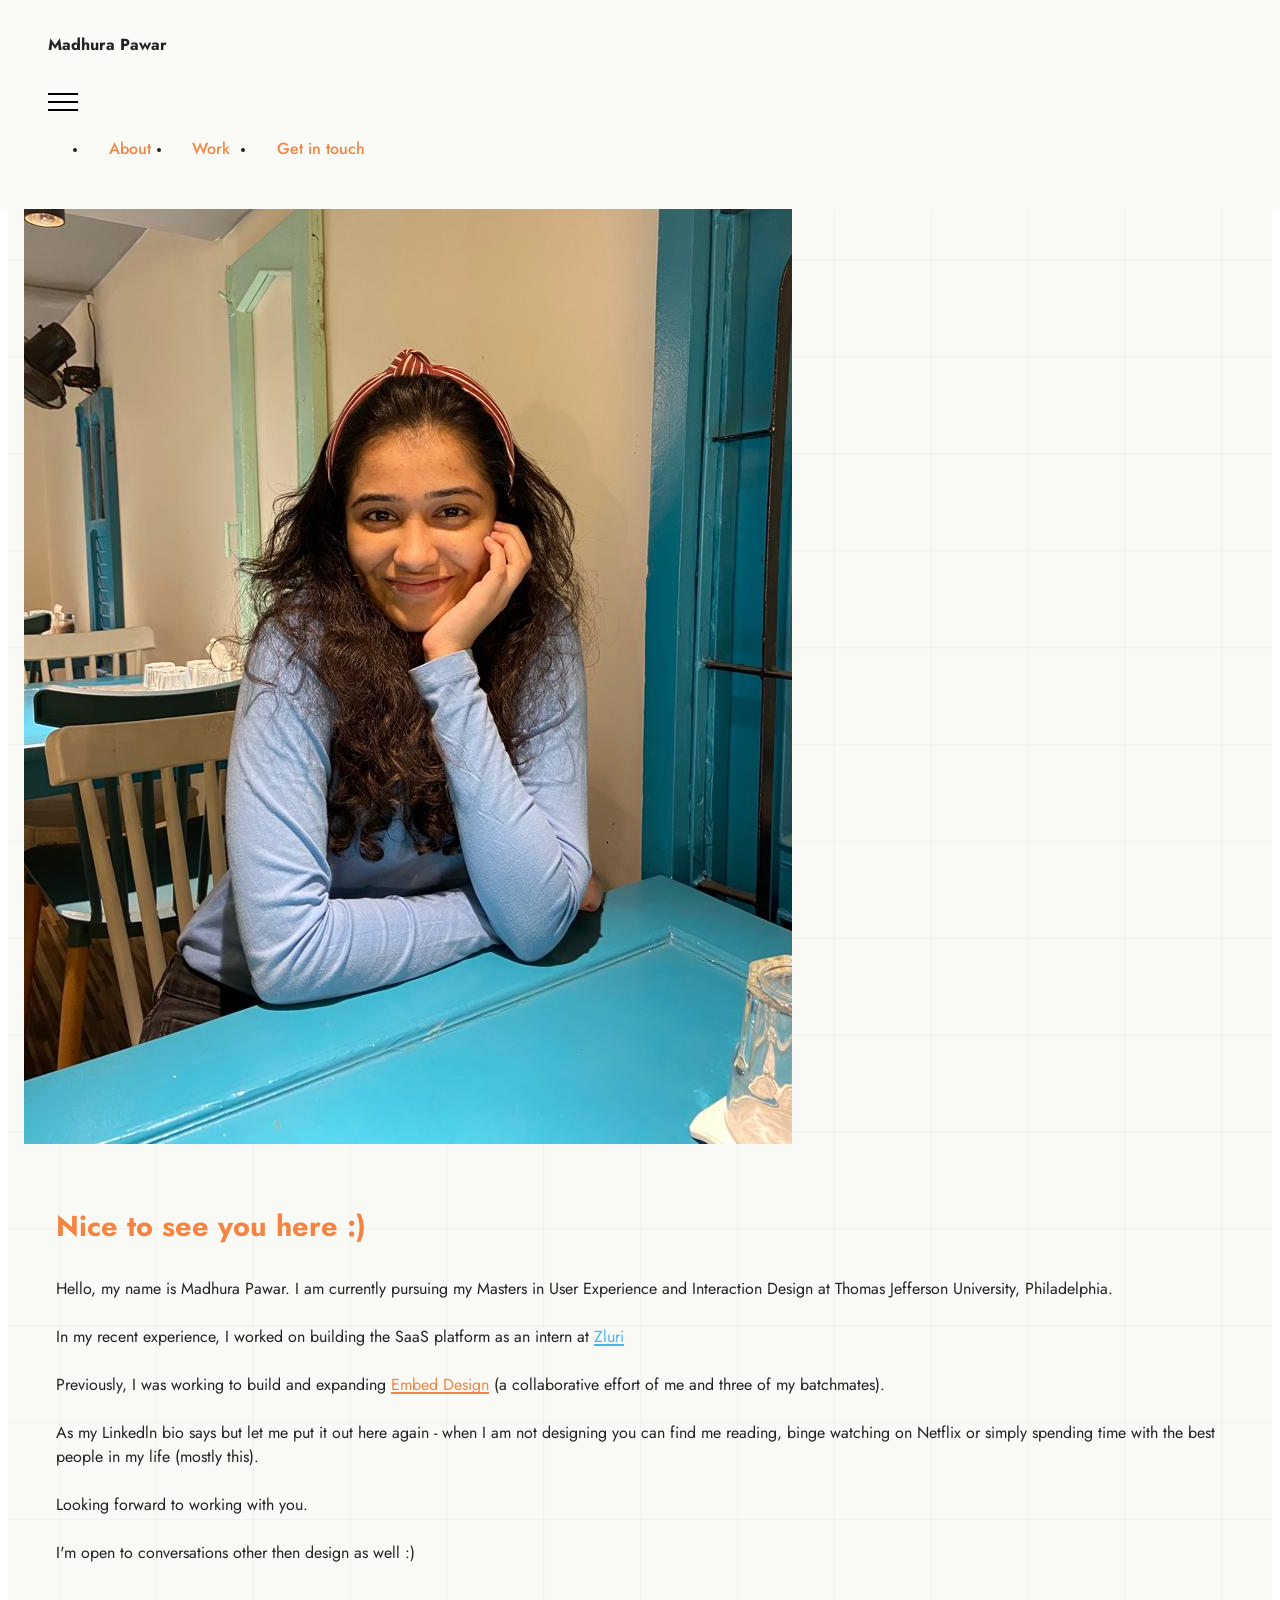
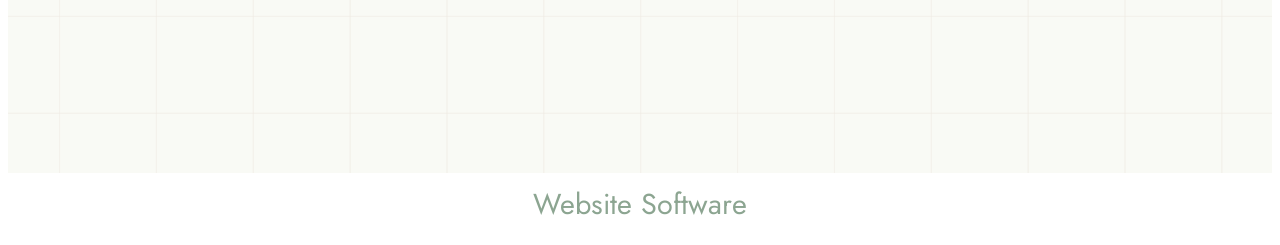
==== about.html @ 98b79908 "create github pages" ====
<!DOCTYPE html>
<html  >
<head>
  <!-- Site made with Mobirise Website Builder v5.9.0, https://mobirise.com -->
  <meta charset="UTF-8">
  <meta http-equiv="X-UA-Compatible" content="IE=edge">
  <meta name="generator" content="Mobirise v5.9.0, mobirise.com">
  <meta name="viewport" content="width=device-width, initial-scale=1, minimum-scale=1">
  <link rel="shortcut icon" href="assets/images/background-1.png" type="image/x-icon">
  <meta name="description" content="">
  
  
  <title>About</title>
  <link rel="stylesheet" href="assets/bootstrap/css/bootstrap.min.css">
  <link rel="stylesheet" href="assets/bootstrap/css/bootstrap-grid.min.css">
  <link rel="stylesheet" href="assets/bootstrap/css/bootstrap-reboot.min.css">
  <link rel="stylesheet" href="assets/dropdown/css/style.css">
  <link rel="stylesheet" href="assets/socicon/css/styles.css">
  <link rel="stylesheet" href="assets/theme/css/style.css">
  <link rel="preload" href="https://fonts.googleapis.com/css?family=Playfair+Display:400,500,600,700,800,900,400i,500i,600i,700i,800i,900i&display=swap" as="style" onload="this.onload=null;this.rel='stylesheet'">
  <noscript><link rel="stylesheet" href="https://fonts.googleapis.com/css?family=Playfair+Display:400,500,600,700,800,900,400i,500i,600i,700i,800i,900i&display=swap"></noscript>
  <link rel="preload" href="https://fonts.googleapis.com/css?family=DM+Sans:400,400i,500,500i,700,700i&display=swap" as="style" onload="this.onload=null;this.rel='stylesheet'">
  <noscript><link rel="stylesheet" href="https://fonts.googleapis.com/css?family=DM+Sans:400,400i,500,500i,700,700i&display=swap"></noscript>
  <link rel="preload" href="https://fonts.googleapis.com/css?family=Jost:100,200,300,400,500,600,700,800,900,100i,200i,300i,400i,500i,600i,700i,800i,900i&display=swap" as="style" onload="this.onload=null;this.rel='stylesheet'">
  <noscript><link rel="stylesheet" href="https://fonts.googleapis.com/css?family=Jost:100,200,300,400,500,600,700,800,900,100i,200i,300i,400i,500i,600i,700i,800i,900i&display=swap"></noscript>
  <link rel="preload" as="style" href="assets/mobirise/css/mbr-additional.css"><link rel="stylesheet" href="assets/mobirise/css/mbr-additional.css" type="text/css">

  
  
  
</head>
<body>
  
  <section data-bs-version="5.1" class="menu menu1 cid-tyuNtk57Kp" once="menu" id="menu1-12">
    

    <nav class="navbar navbar-dropdown navbar-fixed-top navbar-expand-lg">
        <div class="container-fluid">
            <div class="navbar-brand">
                
                <span class="navbar-caption-wrap"><a class="navbar-caption text-black text-primary display-4" href="Extra.html">Madhura Pawar</a></span>
            </div>
            <button class="navbar-toggler" type="button" data-toggle="collapse" data-bs-toggle="collapse" data-target="#navbarSupportedContent" data-bs-target="#navbarSupportedContent" aria-controls="navbarNavAltMarkup" aria-expanded="false" aria-label="Toggle navigation">
                <div class="hamburger">
                    <span></span>
                    <span></span>
                    <span></span>
                    <span></span>
                </div>
            </button>
            <div class="collapse navbar-collapse" id="navbarSupportedContent">
                <ul class="navbar-nav nav-dropdown nav-right" data-app-modern-menu="true"><li class="nav-item"><a class="nav-link link text-danger text-primary display-4" href="about.html">
                            About</a></li>
                    <li class="nav-item"><a class="nav-link link text-danger text-primary display-4" href="work.html" target="_blank">Work&nbsp;</a></li>
                    <li class="nav-item"><a class="nav-link link text-danger text-primary display-4" href="get in touch.html">Get in touch</a>
                    </li></ul>
                
                
            </div>
        </div>
    </nav>
</section>

<section data-bs-version="5.1" class="image1 cid-tyv4AzhO5O" id="image1-14">
    

    
    <div class="mbr-overlay" style="opacity: 0.8; background-color: rgb(250, 250, 246);">
    </div>

    <div class="container">
        <div class="row align-items-center">
            <div class="col-12 col-lg-4">
                <div class="image-wrapper">
                    <img src="assets/images/whatsapp-image-2023-03-15-at-9.29.07-pm.jpeg" alt="Mobirise Website Builder">
                    
                </div>
            </div>
            <div class="col-12 col-lg">
                <div class="text-wrapper">
                    <h3 class="mbr-section-title mbr-fonts-style mb-3 display-7"><strong>Nice to see you here :)</strong></h3>
                    <p class="mbr-text mbr-fonts-style display-4">Hello, my name is Madhura Pawar. I am currently pursuing my Masters in User Experience and Interaction Design at Thomas Jefferson University, Philadelphia.&nbsp;<br><br>In my recent experience, I worked on building the SaaS platform as an intern at&nbsp;<a href="https://www.zluri.com/" class="text-info">Zluri</a><br><br>Previously, I was working to build and expanding&nbsp;<strong><a href="https://embed.design/" class="text-danger">Embed Design</a>&nbsp;</strong>(a collaborative effort of me and three of my batchmates).&nbsp;<br><br>As my Linkedln bio says but let me put it out here again - when I am not designing you can find me reading, binge watching on Netflix or simply spending time with the best people in my life (mostly this).<br><br>Looking forward to working with you.&nbsp;<br><br>I'm open to conversations other then design as well :)&nbsp;<br></p>
                </div>
            </div>
        </div>
    </div>
</section><section class="display-7" style="padding: 0;align-items: center;justify-content: center;flex-wrap: wrap;    align-content: center;display: flex;position: relative;height: 4rem;"><a href="https://mobiri.se/1377536" style="flex: 1 1;height: 4rem;position: absolute;width: 100%;z-index: 1;"><img alt="" style="height: 4rem;" src="[data-uri]"></a><p style="margin: 0;text-align: center;" class="display-7">&#8204;</p><a style="z-index:1" href="https://mobirise.com"> Website Software</a></section><script src="assets/bootstrap/js/bootstrap.bundle.min.js"></script>  <script src="assets/smoothscroll/smooth-scroll.js"></script>  <script src="assets/ytplayer/index.js"></script>  <script src="assets/dropdown/js/navbar-dropdown.js"></script>  <script src="assets/theme/js/script.js"></script>  
  
  
</body>
</html>
---- assets/dropdown/css/style.css ----
.navbar-dropdown {
  left: 0;
  padding: 0;
  position: absolute;
  right: 0;
  top: 0;
  transition: all 0.45s ease;
  z-index: 1030;
  background: #282828; }
  .navbar-dropdown .navbar-logo {
    margin-right: 0.8rem;
    transition: margin 0.3s ease-in-out;
    vertical-align: middle; }
    .navbar-dropdown .navbar-logo img {
      height: 3.125rem;
      transition: all 0.3s ease-in-out; }
    .navbar-dropdown .navbar-logo.mbr-iconfont {
      font-size: 3.125rem;
      line-height: 3.125rem; }
  .navbar-dropdown .navbar-caption {
    font-weight: 700;
    white-space: normal;
    vertical-align: -4px;
    line-height: 3.125rem !important; }
    .navbar-dropdown .navbar-caption, .navbar-dropdown .navbar-caption:hover {
      color: inherit;
      text-decoration: none; }
  .navbar-dropdown .mbr-iconfont + .navbar-caption {
    vertical-align: -1px; }
  .navbar-dropdown.navbar-fixed-top {
    position: fixed; }
  .navbar-dropdown .navbar-brand span {
    vertical-align: -4px; }
  .navbar-dropdown.bg-color.transparent {
    background: none; }
  .navbar-dropdown.navbar-short .navbar-brand {
    padding: 0.625rem 0; }
    .navbar-dropdown.navbar-short .navbar-brand span {
      vertical-align: -1px; }
  .navbar-dropdown.navbar-short .navbar-caption {
    line-height: 2.375rem !important;
    vertical-align: -2px; }
  .navbar-dropdown.navbar-short .navbar-logo {
    margin-right: 0.5rem; }
    .navbar-dropdown.navbar-short .navbar-logo img {
      height: 2.375rem; }
    .navbar-dropdown.navbar-short .navbar-logo.mbr-iconfont {
      font-size: 2.375rem;
      line-height: 2.375rem; }
  .navbar-dropdown.navbar-short .mbr-table-cell {
    height: 3.625rem; }
  .navbar-dropdown .navbar-close {
    left: 0.6875rem;
    position: fixed;
    top: 0.75rem;
    z-index: 1000; }
  .navbar-dropdown .hamburger-icon {
    content: "";
    display: inline-block;
    vertical-align: middle;
    width: 16px;
    -webkit-box-shadow: 0 -6px 0 1px #282828,0 0 0 1px #282828,0 6px 0 1px #282828;
    -moz-box-shadow: 0 -6px 0 1px #282828,0 0 0 1px #282828,0 6px 0 1px #282828;
    box-shadow: 0 -6px 0 1px #282828,0 0 0 1px #282828,0 6px 0 1px #282828; }

.dropdown-menu .dropdown-toggle[data-toggle="dropdown-submenu"]::after {
  border-bottom: 0.35em solid transparent;
  border-left: 0.35em solid;
  border-right: 0;
  border-top: 0.35em solid transparent;
  margin-left: 0.3rem; }

.dropdown-menu .dropdown-item:focus {
  outline: 0; }

.nav-dropdown {
  font-size: 0.75rem;
  font-weight: 500;
  height: auto !important; }
  .nav-dropdown .nav-btn {
    padding-left: 1rem; }
  .nav-dropdown .link {
    margin: .667em 1.667em;
    font-weight: 500;
    padding: 0;
    transition: color .2s ease-in-out; }
    .nav-dropdown .link.dropdown-toggle {
      margin-right: 2.583em; }
      .nav-dropdown .link.dropdown-toggle::after {
        margin-left: .25rem;
        border-top: 0.35em solid;
        border-right: 0.35em solid transparent;
        border-left: 0.35em solid transparent;
        border-bottom: 0; }
      .nav-dropdown .link.dropdown-toggle[aria-expanded="true"] {
        margin: 0;
        padding: 0.667em 3.263em  0.667em 1.667em; }
  .nav-dropdown .link::after,
  .nav-dropdown .dropdown-item::after {
    color: inherit; }
  .nav-dropdown .btn {
    font-size: 0.75rem;
    font-weight: 700;
    letter-spacing: 0;
    margin-bottom: 0;
    padding-left: 1.25rem;
    padding-right: 1.25rem; }
  .nav-dropdown .dropdown-menu {
    border-radius: 0;
    border: 0;
    left: 0;
    margin: 0;
    padding-bottom: 1.25rem;
    padding-top: 1.25rem;
    position: relative; }
  .nav-dropdown .dropdown-submenu {
    margin-left: 0.125rem;
    top: 0; }
  .nav-dropdown .dropdown-item {
    font-weight: 500;
    line-height: 2;
    padding: 0.3846em 4.615em 0.3846em 1.5385em;
    position: relative;
    transition: color .2s ease-in-out, background-color .2s ease-in-out; }
    .nav-dropdown .dropdown-item::after {
      margin-top: -0.3077em;
      position: absolute;
      right: 1.1538em;
      top: 50%; }
    .nav-dropdown .dropdown-item:focus, .nav-dropdown .dropdown-item:hover {
      background: none; }

@media (max-width: 767px) {
  .nav-dropdown.navbar-toggleable-sm {
    bottom: 0;
    display: none;
    left: 0;
    overflow-x: hidden;
    position: fixed;
    top: 0;
    transform: translateX(-100%);
    -ms-transform: translateX(-100%);
    -webkit-transform: translateX(-100%);
    width: 18.75rem;
    z-index: 999; } }
.nav-dropdown.navbar-toggleable-xl {
  bottom: 0;
  display: none;
  left: 0;
  overflow-x: hidden;
  position: fixed;
  top: 0;
  transform: translateX(-100%);
  -ms-transform: translateX(-100%);
  -webkit-transform: translateX(-100%);
  width: 18.75rem;
  z-index: 999; }

.nav-dropdown-sm {
  display: block !important;
  overflow-x: hidden;
  overflow: auto;
  padding-top: 3.875rem; }
  .nav-dropdown-sm::after {
    content: "";
    display: block;
    height: 3rem;
    width: 100%; }
  .nav-dropdown-sm.collapse.in ~ .navbar-close {
    display: block !important; }
  .nav-dropdown-sm.collapsing, .nav-dropdown-sm.collapse.in {
    transform: translateX(0);
    -ms-transform: translateX(0);
    -webkit-transform: translateX(0);
    transition: all 0.25s ease-out;
    -webkit-transition: all 0.25s ease-out;
    background: #282828; }
  .nav-dropdown-sm.collapsing[aria-expanded="false"] {
    transform: translateX(-100%);
    -ms-transform: translateX(-100%);
    -webkit-transform: translateX(-100%); }
  .nav-dropdown-sm .nav-item {
    display: block;
    margin-left: 0 !important;
    padding-left: 0; }
  .nav-dropdown-sm .link,
  .nav-dropdown-sm .dropdown-item {
    border-top: 1px dotted rgba(255, 255, 255, 0.1);
    font-size: 0.8125rem;
    line-height: 1.6;
    margin: 0 !important;
    padding: 0.875rem 2.4rem 0.875rem 1.5625rem !important;
    position: relative;
    white-space: normal; }
    .nav-dropdown-sm .link:focus, .nav-dropdown-sm .link:hover,
    .nav-dropdown-sm .dropdown-item:focus,
    .nav-dropdown-sm .dropdown-item:hover {
      background: rgba(0, 0, 0, 0.2) !important;
      color: #c0a375; }
  .nav-dropdown-sm .nav-btn {
    position: relative;
    padding: 1.5625rem 1.5625rem 0 1.5625rem; }
    .nav-dropdown-sm .nav-btn::before {
      border-top: 1px dotted rgba(255, 255, 255, 0.1);
      content: "";
      left: 0;
      position: absolute;
      top: 0;
      width: 100%; }
    .nav-dropdown-sm .nav-btn + .nav-btn {
      padding-top: 0.625rem; }
      .nav-dropdown-sm .nav-btn + .nav-btn::before {
        display: none; }
  .nav-dropdown-sm .btn {
    padding: 0.625rem 0; }
  .nav-dropdown-sm .dropdown-toggle[data-toggle="dropdown-submenu"]::after {
    margin-left: .25rem;
    border-top: 0.35em solid;
    border-right: 0.35em solid transparent;
    border-left: 0.35em solid transparent;
    border-bottom: 0; }
  .nav-dropdown-sm .dropdown-toggle[data-toggle="dropdown-submenu"][aria-expanded="true"]::after {
    border-top: 0;
    border-right: 0.35em solid transparent;
    border-left: 0.35em solid transparent;
    border-bottom: 0.35em solid; }
  .nav-dropdown-sm .dropdown-menu {
    margin: 0;
    padding: 0;
    position: relative;
    top: 0;
    left: 0;
    width: 100%;
    border: 0;
    float: none;
    border-radius: 0;
    background: none; }
  .nav-dropdown-sm .dropdown-submenu {
    left: 100%;
    margin-left: 0.125rem;
    margin-top: -1.25rem;
    top: 0; }

.navbar-toggleable-sm .nav-dropdown .dropdown-menu {
  position: absolute; }

.navbar-toggleable-sm .nav-dropdown .dropdown-submenu {
  left: 100%;
  margin-left: 0.125rem;
  margin-top: -1.25rem;
  top: 0; }

.navbar-toggleable-sm.opened .nav-dropdown .dropdown-menu {
  position: relative; }

.navbar-toggleable-sm.opened .nav-dropdown .dropdown-submenu {
  left: 0;
  margin-left: 00rem;
  margin-top: 0rem;
  top: 0; }

.is-builder .nav-dropdown.collapsing {
  transition: none !important; }
---- assets/theme/css/style.css ----
.engine {
	position: absolute;
	text-indent: -2400px;
	text-align: center;
	padding: 0;
	top: 0;
	left: -2400px;
}@charset "UTF-8";
section {
  background-color: #ffffff;
}

body {
  font-style: normal;
  line-height: 1.5;
  font-weight: 400;
  color: #232323;
  position: relative;
}

button {
  background-color: transparent;
  border-color: transparent;
}

section,
.container,
.container-fluid {
  position: relative;
  word-wrap: break-word;
}

a.mbr-iconfont:hover {
  text-decoration: none;
}

.article .lead p,
.article .lead ul,
.article .lead ol,
.article .lead pre,
.article .lead blockquote {
  margin-bottom: 0;
}

a {
  font-style: normal;
  font-weight: 400;
  cursor: pointer;
}
a, a:hover {
  text-decoration: none;
}

.mbr-section-title {
  font-style: normal;
  line-height: 1.3;
}

.mbr-section-subtitle {
  line-height: 1.3;
}

.mbr-text {
  font-style: normal;
  line-height: 1.7;
}

h1,
h2,
h3,
h4,
h5,
h6,
.display-1,
.display-2,
.display-4,
.display-5,
.display-7,
span,
p,
a {
  line-height: 1;
  word-break: break-word;
  word-wrap: break-word;
  font-weight: 400;
}

b,
strong {
  font-weight: bold;
}

input:-webkit-autofill, input:-webkit-autofill:hover, input:-webkit-autofill:focus, input:-webkit-autofill:active {
  transition-delay: 9999s;
  -webkit-transition-property: background-color, color;
  transition-property: background-color, color;
}

textarea[type=hidden] {
  display: none;
}

section {
  background-position: 50% 50%;
  background-repeat: no-repeat;
  background-size: cover;
}
section .mbr-background-video,
section .mbr-background-video-preview {
  position: absolute;
  bottom: 0;
  left: 0;
  right: 0;
  top: 0;
}

.hidden {
  visibility: hidden;
}

.mbr-z-index20 {
  z-index: 20;
}

/*! Base colors */
.mbr-white {
  color: #ffffff;
}

.mbr-black {
  color: #111111;
}

.mbr-bg-white {
  background-color: #ffffff;
}

.mbr-bg-black {
  background-color: #000000;
}

/*! Text-aligns */
.align-left {
  text-align: left;
}

.align-center {
  text-align: center;
}

.align-right {
  text-align: right;
}

/*! Font-weight  */
.mbr-light {
  font-weight: 300;
}

.mbr-regular {
  font-weight: 400;
}

.mbr-semibold {
  font-weight: 500;
}

.mbr-bold {
  font-weight: 700;
}

/*! Media  */
.media-content {
  flex-basis: 100%;
}

.media-container-row {
  display: flex;
  flex-direction: row;
  flex-wrap: wrap;
  justify-content: center;
  align-content: center;
  align-items: start;
}
.media-container-row .media-size-item {
  width: 400px;
}

.media-container-column {
  display: flex;
  flex-direction: column;
  flex-wrap: wrap;
  justify-content: center;
  align-content: center;
  align-items: stretch;
}
.media-container-column > * {
  width: 100%;
}

@media (min-width: 992px) {
  .media-container-row {
    flex-wrap: nowrap;
  }
}
figure {
  margin-bottom: 0;
  overflow: hidden;
}

figure[mbr-media-size] {
  transition: width 0.1s;
}

img,
iframe {
  display: block;
  width: 100%;
}

.card {
  background-color: transparent;
  border: none;
}

.card-box {
  width: 100%;
}

.card-img {
  text-align: center;
  flex-shrink: 0;
  -webkit-flex-shrink: 0;
}

.media {
  max-width: 100%;
  margin: 0 auto;
}

.mbr-figure {
  align-self: center;
}

.media-container > div {
  max-width: 100%;
}

.mbr-figure img,
.card-img img {
  width: 100%;
}

@media (max-width: 991px) {
  .media-size-item {
    width: auto !important;
  }

  .media {
    width: auto;
  }

  .mbr-figure {
    width: 100% !important;
  }
}
/*! Buttons */
.mbr-section-btn {
  margin-left: -0.6rem;
  margin-right: -0.6rem;
  font-size: 0;
}

.btn {
  font-weight: 600;
  border-width: 1px;
  font-style: normal;
  margin: 0.6rem 0.6rem;
  white-space: normal;
  transition: all 0.2s ease-in-out;
  display: inline-flex;
  align-items: center;
  justify-content: center;
  word-break: break-word;
}

.btn-sm {
  font-weight: 600;
  letter-spacing: 0px;
  transition: all 0.3s ease-in-out;
}

.btn-md {
  font-weight: 600;
  letter-spacing: 0px;
  transition: all 0.3s ease-in-out;
}

.btn-lg {
  font-weight: 600;
  letter-spacing: 0px;
  transition: all 0.3s ease-in-out;
}

.btn-form {
  margin: 0;
}
.btn-form:hover {
  cursor: pointer;
}

nav .mbr-section-btn {
  margin-left: 0rem;
  margin-right: 0rem;
}

/*! Btn icon margin */
.btn .mbr-iconfont,
.btn.btn-sm .mbr-iconfont {
  order: 1;
  cursor: pointer;
  margin-left: 0.5rem;
  vertical-align: sub;
}

.btn.btn-md .mbr-iconfont,
.btn.btn-md .mbr-iconfont {
  margin-left: 0.8rem;
}

.mbr-regular {
  font-weight: 400;
}

.mbr-semibold {
  font-weight: 500;
}

.mbr-bold {
  font-weight: 700;
}

[type=submit] {
  -webkit-appearance: none;
}

/*! Full-screen */
.mbr-fullscreen .mbr-overlay {
  min-height: 100vh;
}

.mbr-fullscreen {
  display: flex;
  display: -moz-flex;
  display: -ms-flex;
  display: -o-flex;
  align-items: center;
  min-height: 100vh;
  padding-top: 3rem;
  padding-bottom: 3rem;
}

/*! Map */
.map {
  height: 25rem;
  position: relative;
}
.map iframe {
  width: 100%;
  height: 100%;
}

/*! Scroll to top arrow */
.mbr-arrow-up {
  bottom: 25px;
  right: 90px;
  position: fixed;
  text-align: right;
  z-index: 5000;
  color: #ffffff;
  font-size: 22px;
}

.mbr-arrow-up a {
  background: rgba(0, 0, 0, 0.2);
  border-radius: 50%;
  color: #fff;
  display: inline-block;
  height: 60px;
  width: 60px;
  border: 2px solid #fff;
  outline-style: none !important;
  position: relative;
  text-decoration: none;
  transition: all 0.3s ease-in-out;
  cursor: pointer;
  text-align: center;
}
.mbr-arrow-up a:hover {
  background-color: rgba(0, 0, 0, 0.4);
}
.mbr-arrow-up a i {
  line-height: 60px;
}

.mbr-arrow-up-icon {
  display: block;
  color: #fff;
}

.mbr-arrow-up-icon::before {
  content: "›";
  display: inline-block;
  font-family: serif;
  font-size: 22px;
  line-height: 1;
  font-style: normal;
  position: relative;
  top: 6px;
  left: -4px;
  transform: rotate(-90deg);
}

/*! Arrow Down */
.mbr-arrow {
  position: absolute;
  bottom: 45px;
  left: 50%;
  width: 60px;
  height: 60px;
  cursor: pointer;
  background-color: rgba(80, 80, 80, 0.5);
  border-radius: 50%;
  transform: translateX(-50%);
}
@media (max-width: 767px) {
  .mbr-arrow {
    display: none;
  }
}
.mbr-arrow > a {
  display: inline-block;
  text-decoration: none;
  outline-style: none;
  -webkit-animation: arrowdown 1.7s ease-in-out infinite;
          animation: arrowdown 1.7s ease-in-out infinite;
  color: #ffffff;
}
.mbr-arrow > a > i {
  position: absolute;
  top: -2px;
  left: 15px;
  font-size: 2rem;
}

#scrollToTop a i::before {
  content: "";
  position: absolute;
  display: block;
  border-bottom: 2.5px solid #fff;
  border-left: 2.5px solid #fff;
  width: 27.8%;
  height: 27.8%;
  left: 50%;
  top: 51%;
  transform: translateY(-30%) translateX(-50%) rotate(135deg);
}

@keyframes arrowdown {
  0% {
    transform: translateY(0px);
  }
  50% {
    transform: translateY(-5px);
  }
  100% {
    transform: translateY(0px);
  }
}
@-webkit-keyframes arrowdown {
  0% {
    transform: translateY(0px);
  }
  50% {
    transform: translateY(-5px);
  }
  100% {
    transform: translateY(0px);
  }
}
@media (max-width: 500px) {
  .mbr-arrow-up {
    left: 0;
    right: 0;
    text-align: center;
  }
}
/*Gradients animation*/
@keyframes gradient-animation {
  from {
    background-position: 0% 100%;
    -webkit-animation-timing-function: ease-in-out;
            animation-timing-function: ease-in-out;
  }
  to {
    background-position: 100% 0%;
    -webkit-animation-timing-function: ease-in-out;
            animation-timing-function: ease-in-out;
  }
}
@-webkit-keyframes gradient-animation {
  from {
    background-position: 0% 100%;
    -webkit-animation-timing-function: ease-in-out;
            animation-timing-function: ease-in-out;
  }
  to {
    background-position: 100% 0%;
    -webkit-animation-timing-function: ease-in-out;
            animation-timing-function: ease-in-out;
  }
}
.bg-gradient {
  background-size: 200% 200%;
  animation: gradient-animation 5s infinite alternate;
  -webkit-animation: gradient-animation 5s infinite alternate;
}

.menu .navbar-brand {
  display: -webkit-flex;
}
.menu .navbar-brand span {
  display: flex;
  display: -webkit-flex;
}
.menu .navbar-brand .navbar-caption-wrap {
  display: -webkit-flex;
}
.menu .navbar-brand .navbar-logo img {
  display: -webkit-flex;
  width: auto;
}
@media (min-width: 768px) and (max-width: 991px) {
  .menu .navbar-toggleable-sm .navbar-nav {
    display: -ms-flexbox;
  }
}
@media (max-width: 991px) {
  .menu .navbar-collapse {
    max-height: 93.5vh;
  }
  .menu .navbar-collapse.show {
    overflow: auto;
  }
}
@media (min-width: 992px) {
  .menu .navbar-nav.nav-dropdown {
    display: -webkit-flex;
  }
  .menu .navbar-toggleable-sm .navbar-collapse {
    display: -webkit-flex !important;
  }
  .menu .collapsed .navbar-collapse {
    max-height: 93.5vh;
  }
  .menu .collapsed .navbar-collapse.show {
    overflow: auto;
  }
}
@media (max-width: 767px) {
  .menu .navbar-collapse {
    max-height: 80vh;
  }
}

.nav-link .mbr-iconfont {
  margin-right: 0.5rem;
}

.navbar {
  display: -webkit-flex;
  -webkit-flex-wrap: wrap;
  -webkit-align-items: center;
  -webkit-justify-content: space-between;
}

.navbar-collapse {
  -webkit-flex-basis: 100%;
  -webkit-flex-grow: 1;
  -webkit-align-items: center;
}

.nav-dropdown .link {
  padding: 0.667em 1.667em !important;
  margin: 0 !important;
}

.nav {
  display: -webkit-flex;
  -webkit-flex-wrap: wrap;
}

.row {
  display: -webkit-flex;
  -webkit-flex-wrap: wrap;
}

.justify-content-center {
  -webkit-justify-content: center;
}

.form-inline {
  display: -webkit-flex;
}

.card-wrapper {
  -webkit-flex: 1;
}

.carousel-control {
  z-index: 10;
  display: -webkit-flex;
}

.carousel-controls {
  display: -webkit-flex;
}

.media {
  display: -webkit-flex;
}

.form-group:focus {
  outline: none;
}

.jq-selectbox__select {
  padding: 7px 0;
  position: relative;
}

.jq-selectbox__dropdown {
  overflow: hidden;
  border-radius: 10px;
  position: absolute;
  top: 100%;
  left: 0 !important;
  width: 100% !important;
}

.jq-selectbox__trigger-arrow {
  right: 0;
  transform: translateY(-50%);
}

.jq-selectbox li {
  padding: 1.07em 0.5em;
}

input[type=range] {
  padding-left: 0 !important;
  padding-right: 0 !important;
}

.modal-dialog,
.modal-content {
  height: 100%;
}

.modal-dialog .carousel-inner {
  height: calc(100vh - 1.75rem);
}
@media (max-width: 575px) {
  .modal-dialog .carousel-inner {
    height: calc(100vh - 1rem);
  }
}

.carousel-item {
  text-align: center;
}

.carousel-item img {
  margin: auto;
}

.navbar-toggler {
  align-self: flex-start;
  padding: 0.25rem 0.75rem;
  font-size: 1.25rem;
  line-height: 1;
  background: transparent;
  border: 1px solid transparent;
  border-radius: 0.25rem;
}

.navbar-toggler:focus,
.navbar-toggler:hover {
  text-decoration: none;
  box-shadow: none;
}

.navbar-toggler-icon {
  display: inline-block;
  width: 1.5em;
  height: 1.5em;
  vertical-align: middle;
  content: "";
  background: no-repeat center center;
  background-size: 100% 100%;
}

.navbar-toggler-left {
  position: absolute;
  left: 1rem;
}

.navbar-toggler-right {
  position: absolute;
  right: 1rem;
}

.card-img {
  width: auto;
}

.menu .navbar.collapsed:not(.beta-menu) {
  flex-direction: column;
}

.carousel-item.active,
.carousel-item-next,
.carousel-item-prev {
  display: flex;
}

.note-air-layout .dropup .dropdown-menu,
.note-air-layout .navbar-fixed-bottom .dropdown .dropdown-menu {
  bottom: initial !important;
}

html,
body {
  height: auto;
  min-height: 100vh;
}

.dropup .dropdown-toggle::after {
  display: none;
}

.form-asterisk {
  font-family: initial;
  position: absolute;
  top: -2px;
  font-weight: normal;
}

.form-control-label {
  position: relative;
  cursor: pointer;
  margin-bottom: 0.357em;
  padding: 0;
}

.alert {
  color: #ffffff;
  border-radius: 0;
  border: 0;
  font-size: 1.1rem;
  line-height: 1.5;
  margin-bottom: 1.875rem;
  padding: 1.25rem;
  position: relative;
  text-align: center;
}
.alert.alert-form::after {
  background-color: inherit;
  bottom: -7px;
  content: "";
  display: block;
  height: 14px;
  left: 50%;
  margin-left: -7px;
  position: absolute;
  transform: rotate(45deg);
  width: 14px;
}

.form-control {
  background-color: #ffffff;
  background-clip: border-box;
  color: #232323;
  line-height: 1rem !important;
  height: auto;
  padding: 0.6rem 1.2rem;
  transition: border-color 0.25s ease 0s;
  border: 1px solid transparent !important;
  border-radius: 4px;
  box-shadow: rgba(0, 0, 0, 0.07) 0px 1px 1px 0px, rgba(0, 0, 0, 0.07) 0px 1px 3px 0px, rgba(0, 0, 0, 0.03) 0px 0px 0px 1px;
}
.form-active .form-control:invalid {
  border-color: red;
}

form .row {
  margin-left: -0.6rem;
  margin-right: -0.6rem;
}
form .row [class*=col] {
  padding-left: 0.6rem;
  padding-right: 0.6rem;
}

form .mbr-section-btn {
  margin: 0;
  padding-left: 0.6rem;
  padding-right: 0.6rem;
}

form .btn {
  display: flex;
  padding: 0.6rem 1.2rem;
  margin: 0;
}

form .form-check-input {
  margin-top: 0.5;
}

textarea.form-control {
  line-height: 1.5rem !important;
}

.form-group {
  margin-bottom: 1.2rem;
}

.form-control,
form .btn {
  min-height: 48px;
}

.gdpr-block label span.textGDPR input[name=gdpr] {
  top: 7px;
}

.form-control:focus {
  box-shadow: none;
}

:focus {
  outline: none;
}

.mbr-overlay {
  background-color: #000;
  bottom: 0;
  left: 0;
  opacity: 0.5;
  position: absolute;
  right: 0;
  top: 0;
  z-index: 0;
  pointer-events: none;
}

blockquote {
  font-style: italic;
  padding: 3rem;
  font-size: 1.09rem;
  position: relative;
  border-left: 3px solid;
}

ul,
ol,
pre,
blockquote {
  margin-bottom: 2.3125rem;
}

.mt-4 {
  margin-top: 2rem !important;
}

.mb-4 {
  margin-bottom: 2rem !important;
}

@media (min-width: 992px) {
  .container {
    padding-left: 16px;
    padding-right: 16px;
  }

  .row {
    margin-left: -16px;
    margin-right: -16px;
  }
  .row > [class*=col] {
    padding-left: 16px;
    padding-right: 16px;
  }
}
@media (min-width: 768px) {
  .container-fluid {
    padding-left: 32px;
    padding-right: 32px;
  }
}
@media (min-width: 768px) and (max-width: 991px) {
  .mbr-container {
    padding-left: 32px;
    padding-right: 32px;
  }
}
@media (max-width: 767px) {
  .mbr-container {
    padding-left: 16px;
    padding-right: 16px;
  }
}
.card-wrapper,
.item-wrapper {
  overflow: hidden;
}

.app-video-wrapper > img {
  opacity: 1;
}

.item {
  position: relative;
}

.dropdown-menu .dropdown-menu {
  left: 100%;
}

.dropdown-item + .dropdown-menu {
  display: none;
}

.dropdown-item:hover + .dropdown-menu,
.dropdown-menu:hover {
  display: block;
}

@media (min-aspect-ratio: 16/9) {
  .mbr-video-foreground {
    height: 300% !important;
    top: -100% !important;
  }
}
@media (max-aspect-ratio: 16/9) {
  .mbr-video-foreground {
    width: 300% !important;
    left: -100% !important;
  }
}
---- assets/mobirise/css/mbr-additional.css ----
body {
  font-family: Jost;
}
.display-1 {
  font-family: 'Playfair Display', serif;
  font-size: 2rem;
  line-height: 1.1;
}
.display-1 > .mbr-iconfont {
  font-size: 2.5rem;
}
.display-2 {
  font-family: 'Playfair Display', serif;
  font-size: 3.5rem;
  line-height: 1.1;
}
.display-2 > .mbr-iconfont {
  font-size: 4.375rem;
}
.display-4 {
  font-family: 'Jost', sans-serif;
  font-size: 1rem;
  line-height: 1.5;
}
.display-4 > .mbr-iconfont {
  font-size: 1.25rem;
}
.display-5 {
  font-family: 'DM Sans', sans-serif;
  font-size: 1rem;
  line-height: 1.5;
}
.display-5 > .mbr-iconfont {
  font-size: 1.25rem;
}
.display-7 {
  font-family: 'Jost', sans-serif;
  font-size: 1.8rem;
  line-height: 1.5;
}
.display-7 > .mbr-iconfont {
  font-size: 2.25rem;
}
/* ---- Fluid typography for mobile devices ---- */
/* 1.4 - font scale ratio ( bootstrap == 1.42857 ) */
/* 100vw - current viewport width */
/* (48 - 20)  48 == 48rem == 768px, 20 == 20rem == 320px(minimal supported viewport) */
/* 0.65 - min scale variable, may vary */
@media (max-width: 992px) {
  .display-1 {
    font-size: 1.6rem;
  }
}
@media (max-width: 768px) {
  .display-1 {
    font-size: 1.4rem;
    font-size: calc( 1.35rem + (2 - 1.35) * ((100vw - 20rem) / (48 - 20)));
    line-height: calc( 1.1 * (1.35rem + (2 - 1.35) * ((100vw - 20rem) / (48 - 20))));
  }
  .display-2 {
    font-size: 2.8rem;
    font-size: calc( 1.875rem + (3.5 - 1.875) * ((100vw - 20rem) / (48 - 20)));
    line-height: calc( 1.3 * (1.875rem + (3.5 - 1.875) * ((100vw - 20rem) / (48 - 20))));
  }
  .display-4 {
    font-size: 0.8rem;
    font-size: calc( 1rem + (1 - 1) * ((100vw - 20rem) / (48 - 20)));
    line-height: calc( 1.4 * (1rem + (1 - 1) * ((100vw - 20rem) / (48 - 20))));
  }
  .display-5 {
    font-size: 0.8rem;
    font-size: calc( 1rem + (1 - 1) * ((100vw - 20rem) / (48 - 20)));
    line-height: calc( 1.4 * (1rem + (1 - 1) * ((100vw - 20rem) / (48 - 20))));
  }
  .display-7 {
    font-size: 1.44rem;
    font-size: calc( 1.28rem + (1.8 - 1.28) * ((100vw - 20rem) / (48 - 20)));
    line-height: calc( 1.4 * (1.28rem + (1.8 - 1.28) * ((100vw - 20rem) / (48 - 20))));
  }
}
/* Buttons */
.btn {
  padding: 0.6rem 1.2rem;
  border-radius: 4px;
}
.btn-sm {
  padding: 0.6rem 1.2rem;
  border-radius: 4px;
}
.btn-md {
  padding: 0.6rem 1.2rem;
  border-radius: 4px;
}
.btn-lg {
  padding: 1rem 2.6rem;
  border-radius: 4px;
}
.bg-primary {
  background-color: #8ca591 !important;
}
.bg-success {
  background-color: #40b0bf !important;
}
.bg-info {
  background-color: #47b5ed !important;
}
.bg-warning {
  background-color: #ffe161 !important;
}
.bg-danger {
  background-color: #f58442 !important;
}
.btn-primary,
.btn-primary:active {
  background-color: #8ca591 !important;
  border-color: #8ca591 !important;
  color: #ffffff !important;
  box-shadow: 0 2px 2px 0 rgba(0, 0, 0, 0.2);
}
.btn-primary:hover,
.btn-primary:focus,
.btn-primary.focus,
.btn-primary.active {
  color: #ffffff !important;
  background-color: #607a65 !important;
  border-color: #607a65 !important;
  box-shadow: 0 2px 5px 0 rgba(0, 0, 0, 0.2);
}
.btn-primary.disabled,
.btn-primary:disabled {
  color: #ffffff !important;
  background-color: #607a65 !important;
  border-color: #607a65 !important;
}
.btn-secondary,
.btn-secondary:active {
  background-color: #ff6666 !important;
  border-color: #ff6666 !important;
  color: #ffffff !important;
  box-shadow: 0 2px 2px 0 rgba(0, 0, 0, 0.2);
}
.btn-secondary:hover,
.btn-secondary:focus,
.btn-secondary.focus,
.btn-secondary.active {
  color: #ffffff !important;
  background-color: #ff0f0f !important;
  border-color: #ff0f0f !important;
  box-shadow: 0 2px 5px 0 rgba(0, 0, 0, 0.2);
}
.btn-secondary.disabled,
.btn-secondary:disabled {
  color: #ffffff !important;
  background-color: #ff0f0f !important;
  border-color: #ff0f0f !important;
}
.btn-info,
.btn-info:active {
  background-color: #47b5ed !important;
  border-color: #47b5ed !important;
  color: #ffffff !important;
  box-shadow: 0 2px 2px 0 rgba(0, 0, 0, 0.2);
}
.btn-info:hover,
.btn-info:focus,
.btn-info.focus,
.btn-info.active {
  color: #ffffff !important;
  background-color: #148cca !important;
  border-color: #148cca !important;
  box-shadow: 0 2px 5px 0 rgba(0, 0, 0, 0.2);
}
.btn-info.disabled,
.btn-info:disabled {
  color: #ffffff !important;
  background-color: #148cca !important;
  border-color: #148cca !important;
}
.btn-success,
.btn-success:active {
  background-color: #40b0bf !important;
  border-color: #40b0bf !important;
  color: #ffffff !important;
  box-shadow: 0 2px 2px 0 rgba(0, 0, 0, 0.2);
}
.btn-success:hover,
.btn-success:focus,
.btn-success.focus,
.btn-success.active {
  color: #ffffff !important;
  background-color: #2a747e !important;
  border-color: #2a747e !important;
  box-shadow: 0 2px 5px 0 rgba(0, 0, 0, 0.2);
}
.btn-success.disabled,
.btn-success:disabled {
  color: #ffffff !important;
  background-color: #2a747e !important;
  border-color: #2a747e !important;
}
.btn-warning,
.btn-warning:active {
  background-color: #ffe161 !important;
  border-color: #ffe161 !important;
  color: #614f00 !important;
  box-shadow: 0 2px 2px 0 rgba(0, 0, 0, 0.2);
}
.btn-warning:hover,
.btn-warning:focus,
.btn-warning.focus,
.btn-warning.active {
  color: #0a0800 !important;
  background-color: #ffd10a !important;
  border-color: #ffd10a !important;
  box-shadow: 0 2px 5px 0 rgba(0, 0, 0, 0.2);
}
.btn-warning.disabled,
.btn-warning:disabled {
  color: #614f00 !important;
  background-color: #ffd10a !important;
  border-color: #ffd10a !important;
}
.btn-danger,
.btn-danger:active {
  background-color: #f58442 !important;
  border-color: #f58442 !important;
  color: #ffffff !important;
  box-shadow: 0 2px 2px 0 rgba(0, 0, 0, 0.2);
}
.btn-danger:hover,
.btn-danger:focus,
.btn-danger.focus,
.btn-danger.active {
  color: #ffffff !important;
  background-color: #d5560b !important;
  border-color: #d5560b !important;
  box-shadow: 0 2px 5px 0 rgba(0, 0, 0, 0.2);
}
.btn-danger.disabled,
.btn-danger:disabled {
  color: #ffffff !important;
  background-color: #d5560b !important;
  border-color: #d5560b !important;
}
.btn-white,
.btn-white:active {
  background-color: #fafafa !important;
  border-color: #fafafa !important;
  color: #7a7a7a !important;
  box-shadow: 0 2px 2px 0 rgba(0, 0, 0, 0.2);
}
.btn-white:hover,
.btn-white:focus,
.btn-white.focus,
.btn-white.active {
  color: #4f4f4f !important;
  background-color: #cfcfcf !important;
  border-color: #cfcfcf !important;
  box-shadow: 0 2px 5px 0 rgba(0, 0, 0, 0.2);
}
.btn-white.disabled,
.btn-white:disabled {
  color: #7a7a7a !important;
  background-color: #cfcfcf !important;
  border-color: #cfcfcf !important;
}
.btn-black,
.btn-black:active {
  background-color: #232323 !important;
  border-color: #232323 !important;
  color: #ffffff !important;
  box-shadow: 0 2px 2px 0 rgba(0, 0, 0, 0.2);
}
.btn-black:hover,
.btn-black:focus,
.btn-black.focus,
.btn-black.active {
  color: #ffffff !important;
  background-color: #000000 !important;
  border-color: #000000 !important;
  box-shadow: 0 2px 5px 0 rgba(0, 0, 0, 0.2);
}
.btn-black.disabled,
.btn-black:disabled {
  color: #ffffff !important;
  background-color: #000000 !important;
  border-color: #000000 !important;
}
.btn-primary-outline,
.btn-primary-outline:active {
  background-color: transparent !important;
  border-color: transparent;
  color: #8ca591;
}
.btn-primary-outline:hover,
.btn-primary-outline:focus,
.btn-primary-outline.focus,
.btn-primary-outline.active {
  color: #607a65 !important;
  background-color: transparent!important;
  border-color: transparent!important;
  box-shadow: none!important;
}
.btn-primary-outline.disabled,
.btn-primary-outline:disabled {
  color: #ffffff !important;
  background-color: #8ca591 !important;
  border-color: #8ca591 !important;
}
.btn-secondary-outline,
.btn-secondary-outline:active {
  background-color: transparent !important;
  border-color: transparent;
  color: #ff6666;
}
.btn-secondary-outline:hover,
.btn-secondary-outline:focus,
.btn-secondary-outline.focus,
.btn-secondary-outline.active {
  color: #ff0f0f !important;
  background-color: transparent!important;
  border-color: transparent!important;
  box-shadow: none!important;
}
.btn-secondary-outline.disabled,
.btn-secondary-outline:disabled {
  color: #ffffff !important;
  background-color: #ff6666 !important;
  border-color: #ff6666 !important;
}
.btn-info-outline,
.btn-info-outline:active {
  background-color: transparent !important;
  border-color: transparent;
  color: #47b5ed;
}
.btn-info-outline:hover,
.btn-info-outline:focus,
.btn-info-outline.focus,
.btn-info-outline.active {
  color: #148cca !important;
  background-color: transparent!important;
  border-color: transparent!important;
  box-shadow: none!important;
}
.btn-info-outline.disabled,
.btn-info-outline:disabled {
  color: #ffffff !important;
  background-color: #47b5ed !important;
  border-color: #47b5ed !important;
}
.btn-success-outline,
.btn-success-outline:active {
  background-color: transparent !important;
  border-color: transparent;
  color: #40b0bf;
}
.btn-success-outline:hover,
.btn-success-outline:focus,
.btn-success-outline.focus,
.btn-success-outline.active {
  color: #2a747e !important;
  background-color: transparent!important;
  border-color: transparent!important;
  box-shadow: none!important;
}
.btn-success-outline.disabled,
.btn-success-outline:disabled {
  color: #ffffff !important;
  background-color: #40b0bf !important;
  border-color: #40b0bf !important;
}
.btn-warning-outline,
.btn-warning-outline:active {
  background-color: transparent !important;
  border-color: transparent;
  color: #ffe161;
}
.btn-warning-outline:hover,
.btn-warning-outline:focus,
.btn-warning-outline.focus,
.btn-warning-outline.active {
  color: #ffd10a !important;
  background-color: transparent!important;
  border-color: transparent!important;
  box-shadow: none!important;
}
.btn-warning-outline.disabled,
.btn-warning-outline:disabled {
  color: #614f00 !important;
  background-color: #ffe161 !important;
  border-color: #ffe161 !important;
}
.btn-danger-outline,
.btn-danger-outline:active {
  background-color: transparent !important;
  border-color: transparent;
  color: #f58442;
}
.btn-danger-outline:hover,
.btn-danger-outline:focus,
.btn-danger-outline.focus,
.btn-danger-outline.active {
  color: #d5560b !important;
  background-color: transparent!important;
  border-color: transparent!important;
  box-shadow: none!important;
}
.btn-danger-outline.disabled,
.btn-danger-outline:disabled {
  color: #ffffff !important;
  background-color: #f58442 !important;
  border-color: #f58442 !important;
}
.btn-black-outline,
.btn-black-outline:active {
  background-color: transparent !important;
  border-color: transparent;
  color: #232323;
}
.btn-black-outline:hover,
.btn-black-outline:focus,
.btn-black-outline.focus,
.btn-black-outline.active {
  color: #000000 !important;
  background-color: transparent!important;
  border-color: transparent!important;
  box-shadow: none!important;
}
.btn-black-outline.disabled,
.btn-black-outline:disabled {
  color: #ffffff !important;
  background-color: #232323 !important;
  border-color: #232323 !important;
}
.btn-white-outline,
.btn-white-outline:active {
  background-color: transparent !important;
  border-color: transparent;
  color: #fafafa;
}
.btn-white-outline:hover,
.btn-white-outline:focus,
.btn-white-outline.focus,
.btn-white-outline.active {
  color: #cfcfcf !important;
  background-color: transparent!important;
  border-color: transparent!important;
  box-shadow: none!important;
}
.btn-white-outline.disabled,
.btn-white-outline:disabled {
  color: #7a7a7a !important;
  background-color: #fafafa !important;
  border-color: #fafafa !important;
}
.text-primary {
  color: #8ca591 !important;
}
.text-secondary {
  color: #ff6666 !important;
}
.text-success {
  color: #40b0bf !important;
}
.text-info {
  color: #47b5ed !important;
}
.text-warning {
  color: #ffe161 !important;
}
.text-danger {
  color: #f58442 !important;
}
.text-white {
  color: #fafafa !important;
}
.text-black {
  color: #232323 !important;
}
a.text-primary:hover,
a.text-primary:focus,
a.text-primary.active {
  color: #59725e !important;
}
a.text-secondary:hover,
a.text-secondary:focus,
a.text-secondary.active {
  color: #ff0000 !important;
}
a.text-success:hover,
a.text-success:focus,
a.text-success.active {
  color: #266a73 !important;
}
a.text-info:hover,
a.text-info:focus,
a.text-info.active {
  color: #1283bc !important;
}
a.text-warning:hover,
a.text-warning:focus,
a.text-warning.active {
  color: #facb00 !important;
}
a.text-danger:hover,
a.text-danger:focus,
a.text-danger.active {
  color: #c6500b !important;
}
a.text-white:hover,
a.text-white:focus,
a.text-white.active {
  color: #c7c7c7 !important;
}
a.text-black:hover,
a.text-black:focus,
a.text-black.active {
  color: #000000 !important;
}
a[class*="text-"]:not(.nav-link):not(.dropdown-item):not([role]):not(.navbar-caption) {
  transition: 0.2s;
  position: relative;
  background-image: linear-gradient(currentColor 50%, currentColor 50%);
  background-size: 10000px 2px;
  background-repeat: no-repeat;
  background-position: 0 1.2em;
}
.nav-tabs .nav-link.active {
  color: #8ca591;
}
.nav-tabs .nav-link:not(.active) {
  color: #232323;
}
.alert-success {
  background-color: #70c770;
}
.alert-info {
  background-color: #47b5ed;
}
.alert-warning {
  background-color: #ffe161;
}
.alert-danger {
  background-color: #f58442;
}
.mbr-section-btn a.btn:not(.btn-form) {
  border-radius: 100px;
}
.mbr-gallery-filter li a {
  border-radius: 100px !important;
}
.mbr-gallery-filter li.active .btn {
  background-color: #8ca591;
  border-color: #8ca591;
  color: #ffffff;
}
.mbr-gallery-filter li.active .btn:focus {
  box-shadow: none;
}
.nav-tabs .nav-link {
  border-radius: 100px !important;
}
a,
a:hover {
  color: #8ca591;
}
.mbr-plan-header.bg-primary .mbr-plan-subtitle,
.mbr-plan-header.bg-primary .mbr-plan-price-desc {
  color: #d4ddd5;
}
.mbr-plan-header.bg-success .mbr-plan-subtitle,
.mbr-plan-header.bg-success .mbr-plan-price-desc {
  color: #a0d8df;
}
.mbr-plan-header.bg-info .mbr-plan-subtitle,
.mbr-plan-header.bg-info .mbr-plan-price-desc {
  color: #ffffff;
}
.mbr-plan-header.bg-warning .mbr-plan-subtitle,
.mbr-plan-header.bg-warning .mbr-plan-price-desc {
  color: #ffffff;
}
.mbr-plan-header.bg-danger .mbr-plan-subtitle,
.mbr-plan-header.bg-danger .mbr-plan-price-desc {
  color: #ffffff;
}
/* Scroll to top button*/
.scrollToTop_wraper {
  display: none;
}
.form-control {
  font-family: 'Jost', sans-serif;
  font-size: 1rem;
  line-height: 1.5;
  font-weight: 400;
}
.form-control > .mbr-iconfont {
  font-size: 1.25rem;
}
.form-control:hover,
.form-control:focus {
  box-shadow: rgba(0, 0, 0, 0.07) 0px 1px 1px 0px, rgba(0, 0, 0, 0.07) 0px 1px 3px 0px, rgba(0, 0, 0, 0.03) 0px 0px 0px 1px;
  border-color: #8ca591 !important;
}
.form-control:-webkit-input-placeholder {
  font-family: 'Jost', sans-serif;
  font-size: 1rem;
  line-height: 1.5;
  font-weight: 400;
}
.form-control:-webkit-input-placeholder > .mbr-iconfont {
  font-size: 1.25rem;
}
blockquote {
  border-color: #8ca591;
}
/* Forms */
.mbr-form .input-group-btn a.btn {
  border-radius: 100px !important;
}
.mbr-form .input-group-btn a.btn:hover {
  box-shadow: 0 10px 40px 0 rgba(0, 0, 0, 0.2);
}
.mbr-form .input-group-btn button[type="submit"] {
  border-radius: 100px !important;
  padding: 1rem 3rem;
}
.mbr-form .input-group-btn button[type="submit"]:hover {
  box-shadow: 0 10px 40px 0 rgba(0, 0, 0, 0.2);
}
.jq-selectbox li:hover,
.jq-selectbox li.selected {
  background-color: #8ca591;
  color: #ffffff;
}
.jq-number__spin {
  transition: 0.25s ease;
}
.jq-number__spin:hover {
  border-color: #8ca591;
}
.jq-selectbox .jq-selectbox__trigger-arrow,
.jq-number__spin.minus:after,
.jq-number__spin.plus:after {
  transition: 0.4s;
  border-top-color: #353535;
  border-bottom-color: #353535;
}
.jq-selectbox:hover .jq-selectbox__trigger-arrow,
.jq-number__spin.minus:hover:after,
.jq-number__spin.plus:hover:after {
  border-top-color: #8ca591;
  border-bottom-color: #8ca591;
}
.xdsoft_datetimepicker .xdsoft_calendar td.xdsoft_default,
.xdsoft_datetimepicker .xdsoft_calendar td.xdsoft_current,
.xdsoft_datetimepicker .xdsoft_timepicker .xdsoft_time_box > div > div.xdsoft_current {
  color: #000000 !important;
  background-color: #8ca591 !important;
  box-shadow: none !important;
}
.xdsoft_datetimepicker .xdsoft_calendar td:hover,
.xdsoft_datetimepicker .xdsoft_timepicker .xdsoft_time_box > div > div:hover {
  color: #000000 !important;
  background: #ff6666 !important;
  box-shadow: none !important;
}
.lazy-bg {
  background-image: none !important;
}
.lazy-placeholder:not(section),
.lazy-none {
  display: block;
  position: relative;
  padding-bottom: 56.25%;
  width: 100%;
  height: auto;
}
iframe.lazy-placeholder,
.lazy-placeholder:after {
  content: '';
  position: absolute;
  width: 200px;
  height: 200px;
  background: transparent no-repeat center;
  background-size: contain;
  top: 50%;
  left: 50%;
  transform: translateX(-50%) translateY(-50%);
  background-image: url("data:image/svg+xml;charset=UTF-8,%3csvg width='32' height='32' viewBox='0 0 64 64' xmlns='http://www.w3.org/2000/svg' stroke='%238ca591' %3e%3cg fill='none' fill-rule='evenodd'%3e%3cg transform='translate(16 16)' stroke-width='2'%3e%3ccircle stroke-opacity='.5' cx='16' cy='16' r='16'/%3e%3cpath d='M32 16c0-9.94-8.06-16-16-16'%3e%3canimateTransform attributeName='transform' type='rotate' from='0 16 16' to='360 16 16' dur='1s' repeatCount='indefinite'/%3e%3c/path%3e%3c/g%3e%3c/g%3e%3c/svg%3e");
}
section.lazy-placeholder:after {
  opacity: 0.5;
}
body {
  overflow-x: hidden;
}
a {
  transition: color 0.6s;
}
.cid-tyuNtk57Kp {
  z-index: 1000;
  width: 100%;
}
.cid-tyuNtk57Kp nav.navbar {
  position: fixed;
}
.cid-tyuNtk57Kp .dropdown-item:before {
  font-family: Moririse2 !important;
  content: "\e966";
  display: inline-block;
  width: 0;
  position: absolute;
  left: 1rem;
  top: 0.5rem;
  margin-right: 0.5rem;
  line-height: 1;
  font-size: inherit;
  vertical-align: middle;
  text-align: center;
  overflow: hidden;
  transform: scale(0, 1);
  transition: all 0.25s ease-in-out;
}
.cid-tyuNtk57Kp .dropdown-menu {
  padding: 0;
  border-radius: 4px;
  box-shadow: 0 1px 3px 0 rgba(0, 0, 0, 0.1);
}
.cid-tyuNtk57Kp .dropdown-item {
  border-bottom: 1px solid #e6e6e6;
}
.cid-tyuNtk57Kp .dropdown-item:hover,
.cid-tyuNtk57Kp .dropdown-item:focus {
  background: #8ca591 !important;
  color: white !important;
}
.cid-tyuNtk57Kp .dropdown-item:hover span {
  color: white;
}
.cid-tyuNtk57Kp .dropdown-item:first-child {
  border-top-left-radius: 4px;
  border-top-right-radius: 4px;
}
.cid-tyuNtk57Kp .dropdown-item:last-child {
  border-bottom: none;
  border-bottom-left-radius: 4px;
  border-bottom-right-radius: 4px;
}
.cid-tyuNtk57Kp .nav-dropdown .link {
  padding: 0 0.3em !important;
  margin: 0.667em 1em !important;
}
.cid-tyuNtk57Kp .nav-dropdown .link.dropdown-toggle::after {
  margin-left: 0.5rem;
  margin-top: 0.2rem;
}
.cid-tyuNtk57Kp .nav-link {
  position: relative;
}
.cid-tyuNtk57Kp .container {
  display: flex;
  margin: auto;
}
@media (min-width: 992px) {
  .cid-tyuNtk57Kp .container {
    flex-wrap: nowrap;
  }
}
.cid-tyuNtk57Kp .iconfont-wrapper {
  color: #000000 !important;
  font-size: 1.5rem;
  padding-right: 0.5rem;
}
.cid-tyuNtk57Kp .dropdown-menu,
.cid-tyuNtk57Kp .navbar.opened {
  background: #fafaf6 !important;
}
.cid-tyuNtk57Kp .nav-item:focus,
.cid-tyuNtk57Kp .nav-link:focus {
  outline: none;
}
.cid-tyuNtk57Kp .dropdown .dropdown-menu .dropdown-item {
  width: auto;
  transition: all 0.25s ease-in-out;
}
.cid-tyuNtk57Kp .dropdown .dropdown-menu .dropdown-item::after {
  right: 0.5rem;
}
.cid-tyuNtk57Kp .dropdown .dropdown-menu .dropdown-item .mbr-iconfont {
  margin-right: 0.5rem;
  vertical-align: sub;
}
.cid-tyuNtk57Kp .dropdown .dropdown-menu .dropdown-item .mbr-iconfont:before {
  display: inline-block;
  transform: scale(1, 1);
  transition: all 0.25s ease-in-out;
}
.cid-tyuNtk57Kp .collapsed .dropdown-menu .dropdown-item:before {
  display: none;
}
.cid-tyuNtk57Kp .collapsed .dropdown .dropdown-menu .dropdown-item {
  padding: 0.235em 1.5em 0.235em 1.5em !important;
  transition: none;
  margin: 0 !important;
}
.cid-tyuNtk57Kp .navbar {
  min-height: 70px;
  transition: all 0.3s;
  border-bottom: 1px solid transparent;
  background: #fafaf6;
}
.cid-tyuNtk57Kp .navbar.opened {
  transition: all 0.3s;
}
.cid-tyuNtk57Kp .navbar .dropdown-item {
  padding: 0.5rem 1.8rem;
}
.cid-tyuNtk57Kp .navbar .navbar-logo img {
  width: auto;
}
.cid-tyuNtk57Kp .navbar .navbar-collapse {
  justify-content: flex-end;
  z-index: 1;
}
.cid-tyuNtk57Kp .navbar.collapsed {
  justify-content: center;
}
.cid-tyuNtk57Kp .navbar.collapsed .nav-item .nav-link::before {
  display: none;
}
.cid-tyuNtk57Kp .navbar.collapsed.opened .dropdown-menu {
  top: 0;
}
.cid-tyuNtk57Kp .navbar.collapsed .dropdown-menu .dropdown-submenu {
  left: 0 !important;
}
.cid-tyuNtk57Kp .navbar.collapsed .dropdown-menu .dropdown-item:after {
  right: auto;
}
.cid-tyuNtk57Kp .navbar.collapsed .dropdown-menu .dropdown-toggle[data-toggle="dropdown-submenu"]:after {
  margin-left: 0.5rem;
  margin-top: 0.2rem;
  border-top: 0.35em solid;
  border-right: 0.35em solid transparent;
  border-left: 0.35em solid transparent;
  border-bottom: 0;
  top: 41%;
}
.cid-tyuNtk57Kp .navbar.collapsed ul.navbar-nav li {
  margin: auto;
}
.cid-tyuNtk57Kp .navbar.collapsed .dropdown-menu .dropdown-item {
  padding: 0.25rem 1.5rem;
  text-align: center;
}
.cid-tyuNtk57Kp .navbar.collapsed .icons-menu {
  padding-left: 0;
  padding-right: 0;
  padding-top: 0.5rem;
  padding-bottom: 0.5rem;
}
@media (max-width: 991px) {
  .cid-tyuNtk57Kp .navbar .nav-item .nav-link::before {
    display: none;
  }
  .cid-tyuNtk57Kp .navbar.opened .dropdown-menu {
    top: 0;
  }
  .cid-tyuNtk57Kp .navbar .dropdown-menu .dropdown-submenu {
    left: 0 !important;
  }
  .cid-tyuNtk57Kp .navbar .dropdown-menu .dropdown-item:after {
    right: auto;
  }
  .cid-tyuNtk57Kp .navbar .dropdown-menu .dropdown-toggle[data-toggle="dropdown-submenu"]:after {
    margin-left: 0.5rem;
    margin-top: 0.2rem;
    border-top: 0.35em solid;
    border-right: 0.35em solid transparent;
    border-left: 0.35em solid transparent;
    border-bottom: 0;
    top: 40%;
  }
  .cid-tyuNtk57Kp .navbar .navbar-logo img {
    height: 3rem !important;
  }
  .cid-tyuNtk57Kp .navbar ul.navbar-nav li {
    margin: auto;
  }
  .cid-tyuNtk57Kp .navbar .dropdown-menu .dropdown-item {
    padding: 0.25rem 1.5rem !important;
    text-align: center;
  }
  .cid-tyuNtk57Kp .navbar .navbar-brand {
    flex-shrink: initial;
    flex-basis: auto;
    word-break: break-word;
    padding-right: 2rem;
  }
  .cid-tyuNtk57Kp .navbar .navbar-toggler {
    flex-basis: auto;
  }
  .cid-tyuNtk57Kp .navbar .icons-menu {
    padding-left: 0;
    padding-top: 0.5rem;
    padding-bottom: 0.5rem;
  }
}
@media (max-width: 991px) and (max-width: 767px) {
  .cid-tyuNtk57Kp .navbar .navbar-brand {
    width: calc(100% - 31px);
  }
}
.cid-tyuNtk57Kp .navbar.navbar-short {
  min-height: 60px;
}
.cid-tyuNtk57Kp .navbar.navbar-short .navbar-logo img {
  height: 2.5rem !important;
}
.cid-tyuNtk57Kp .navbar.navbar-short .navbar-brand {
  min-height: 60px;
  padding: 0;
}
.cid-tyuNtk57Kp .navbar-brand {
  min-height: 70px;
  flex-shrink: 0;
  align-items: center;
  margin-right: 0;
  padding: 10px 0;
  transition: all 0.3s;
  word-break: break-word;
  z-index: 1;
}
.cid-tyuNtk57Kp .navbar-brand .navbar-caption {
  line-height: inherit !important;
}
.cid-tyuNtk57Kp .navbar-brand .navbar-logo a {
  outline: none;
}
.cid-tyuNtk57Kp .dropdown-item.active,
.cid-tyuNtk57Kp .dropdown-item:active {
  background-color: transparent;
}
.cid-tyuNtk57Kp .navbar-expand-lg .navbar-nav .nav-link {
  padding: 0;
}
.cid-tyuNtk57Kp .nav-dropdown .link.dropdown-toggle {
  margin-right: 1.667em;
}
.cid-tyuNtk57Kp .nav-dropdown .link.dropdown-toggle[aria-expanded="true"] {
  margin-right: 0;
  padding: 0.667em 1.667em;
}
.cid-tyuNtk57Kp .navbar.navbar-expand-lg .dropdown .dropdown-menu {
  background: #fafaf6;
}
.cid-tyuNtk57Kp .navbar.navbar-expand-lg .dropdown .dropdown-menu .dropdown-submenu {
  margin: 0;
  left: 100%;
}
.cid-tyuNtk57Kp .navbar .dropdown.open > .dropdown-menu {
  display: block;
}
.cid-tyuNtk57Kp ul.navbar-nav {
  flex-wrap: wrap;
}
.cid-tyuNtk57Kp .navbar-buttons {
  text-align: center;
  min-width: 170px;
}
.cid-tyuNtk57Kp button.navbar-toggler {
  outline: none;
  width: 31px;
  height: 20px;
  cursor: pointer;
  transition: all 0.2s;
  position: relative;
  align-self: center;
}
.cid-tyuNtk57Kp button.navbar-toggler .hamburger span {
  position: absolute;
  right: 0;
  width: 30px;
  height: 2px;
  border-right: 5px;
  background-color: #000000;
}
.cid-tyuNtk57Kp button.navbar-toggler .hamburger span:nth-child(1) {
  top: 0;
  transition: all 0.2s;
}
.cid-tyuNtk57Kp button.navbar-toggler .hamburger span:nth-child(2) {
  top: 8px;
  transition: all 0.15s;
}
.cid-tyuNtk57Kp button.navbar-toggler .hamburger span:nth-child(3) {
  top: 8px;
  transition: all 0.15s;
}
.cid-tyuNtk57Kp button.navbar-toggler .hamburger span:nth-child(4) {
  top: 16px;
  transition: all 0.2s;
}
.cid-tyuNtk57Kp nav.opened .hamburger span:nth-child(1) {
  top: 8px;
  width: 0;
  opacity: 0;
  right: 50%;
  transition: all 0.2s;
}
.cid-tyuNtk57Kp nav.opened .hamburger span:nth-child(2) {
  transform: rotate(45deg);
  transition: all 0.25s;
}
.cid-tyuNtk57Kp nav.opened .hamburger span:nth-child(3) {
  transform: rotate(-45deg);
  transition: all 0.25s;
}
.cid-tyuNtk57Kp nav.opened .hamburger span:nth-child(4) {
  top: 8px;
  width: 0;
  opacity: 0;
  right: 50%;
  transition: all 0.2s;
}
.cid-tyuNtk57Kp .navbar-dropdown {
  padding: 0 1rem;
  position: fixed;
}
.cid-tyuNtk57Kp a.nav-link {
  display: flex;
  align-items: center;
  justify-content: center;
}
.cid-tyuNtk57Kp .icons-menu {
  flex-wrap: nowrap;
  display: flex;
  justify-content: center;
  padding-left: 1rem;
  padding-right: 1rem;
  padding-top: 0.3rem;
  text-align: center;
}
@media screen and (-ms-high-contrast: active), (-ms-high-contrast: none) {
  .cid-tyuNtk57Kp .navbar {
    height: 70px;
  }
  .cid-tyuNtk57Kp .navbar.opened {
    height: auto;
  }
  .cid-tyuNtk57Kp .nav-item .nav-link:hover::before {
    width: 175%;
    max-width: calc(100% + 2rem);
    left: -1rem;
  }
}
.cid-tyv2AEQxfp {
  padding-top: 6rem;
  padding-bottom: 6rem;
  background-image: url("../../../assets/images/macbook-pro-15.png");
}
.cid-tyv2AEQxfp .mbr-overlay {
  background: #fafafa;
  opacity: 0.8;
}
.cid-tyv2AEQxfp img,
.cid-tyv2AEQxfp .item-img {
  width: 100%;
  height: 100%;
  height: 300px;
  object-fit: cover;
}
.cid-tyv2AEQxfp .item:focus,
.cid-tyv2AEQxfp span:focus {
  outline: none;
}
.cid-tyv2AEQxfp .item {
  cursor: pointer;
  margin-bottom: 2rem;
}
.cid-tyv2AEQxfp .item-wrapper {
  position: relative;
  border-radius: 4px;
  background: #ffffff;
  height: 100%;
  display: flex;
  flex-flow: column nowrap;
}
@media (min-width: 992px) {
  .cid-tyv2AEQxfp .item-wrapper .item-content {
    padding: 2rem 2rem 0;
  }
  .cid-tyv2AEQxfp .item-wrapper .item-footer {
    padding: 0 2rem 2rem;
  }
}
@media (max-width: 991px) {
  .cid-tyv2AEQxfp .item-wrapper .item-content {
    padding: 1rem 1rem 0;
  }
  .cid-tyv2AEQxfp .item-wrapper .item-footer {
    padding: 0 1rem 1rem;
  }
}
.cid-tyv2AEQxfp .mbr-section-btn {
  margin-top: auto !important;
}
.cid-tyv2AEQxfp .mbr-section-title {
  color: #f58442;
}
.cid-tyv2AEQxfp .mbr-text,
.cid-tyv2AEQxfp .mbr-section-btn {
  text-align: left;
}
.cid-tyv2AEQxfp .item-title {
  text-align: left;
  color: #f58442;
}
.cid-tyv2AEQxfp .item-subtitle {
  text-align: left;
  color: #bbbbbb;
}
.cid-tyuNtk57Kp {
  z-index: 1000;
  width: 100%;
}
.cid-tyuNtk57Kp nav.navbar {
  position: fixed;
}
.cid-tyuNtk57Kp .dropdown-item:before {
  font-family: Moririse2 !important;
  content: "\e966";
  display: inline-block;
  width: 0;
  position: absolute;
  left: 1rem;
  top: 0.5rem;
  margin-right: 0.5rem;
  line-height: 1;
  font-size: inherit;
  vertical-align: middle;
  text-align: center;
  overflow: hidden;
  transform: scale(0, 1);
  transition: all 0.25s ease-in-out;
}
.cid-tyuNtk57Kp .dropdown-menu {
  padding: 0;
  border-radius: 4px;
  box-shadow: 0 1px 3px 0 rgba(0, 0, 0, 0.1);
}
.cid-tyuNtk57Kp .dropdown-item {
  border-bottom: 1px solid #e6e6e6;
}
.cid-tyuNtk57Kp .dropdown-item:hover,
.cid-tyuNtk57Kp .dropdown-item:focus {
  background: #8ca591 !important;
  color: white !important;
}
.cid-tyuNtk57Kp .dropdown-item:hover span {
  color: white;
}
.cid-tyuNtk57Kp .dropdown-item:first-child {
  border-top-left-radius: 4px;
  border-top-right-radius: 4px;
}
.cid-tyuNtk57Kp .dropdown-item:last-child {
  border-bottom: none;
  border-bottom-left-radius: 4px;
  border-bottom-right-radius: 4px;
}
.cid-tyuNtk57Kp .nav-dropdown .link {
  padding: 0 0.3em !important;
  margin: 0.667em 1em !important;
}
.cid-tyuNtk57Kp .nav-dropdown .link.dropdown-toggle::after {
  margin-left: 0.5rem;
  margin-top: 0.2rem;
}
.cid-tyuNtk57Kp .nav-link {
  position: relative;
}
.cid-tyuNtk57Kp .container {
  display: flex;
  margin: auto;
}
@media (min-width: 992px) {
  .cid-tyuNtk57Kp .container {
    flex-wrap: nowrap;
  }
}
.cid-tyuNtk57Kp .iconfont-wrapper {
  color: #000000 !important;
  font-size: 1.5rem;
  padding-right: 0.5rem;
}
.cid-tyuNtk57Kp .dropdown-menu,
.cid-tyuNtk57Kp .navbar.opened {
  background: #fafaf6 !important;
}
.cid-tyuNtk57Kp .nav-item:focus,
.cid-tyuNtk57Kp .nav-link:focus {
  outline: none;
}
.cid-tyuNtk57Kp .dropdown .dropdown-menu .dropdown-item {
  width: auto;
  transition: all 0.25s ease-in-out;
}
.cid-tyuNtk57Kp .dropdown .dropdown-menu .dropdown-item::after {
  right: 0.5rem;
}
.cid-tyuNtk57Kp .dropdown .dropdown-menu .dropdown-item .mbr-iconfont {
  margin-right: 0.5rem;
  vertical-align: sub;
}
.cid-tyuNtk57Kp .dropdown .dropdown-menu .dropdown-item .mbr-iconfont:before {
  display: inline-block;
  transform: scale(1, 1);
  transition: all 0.25s ease-in-out;
}
.cid-tyuNtk57Kp .collapsed .dropdown-menu .dropdown-item:before {
  display: none;
}
.cid-tyuNtk57Kp .collapsed .dropdown .dropdown-menu .dropdown-item {
  padding: 0.235em 1.5em 0.235em 1.5em !important;
  transition: none;
  margin: 0 !important;
}
.cid-tyuNtk57Kp .navbar {
  min-height: 70px;
  transition: all 0.3s;
  border-bottom: 1px solid transparent;
  background: #fafaf6;
}
.cid-tyuNtk57Kp .navbar.opened {
  transition: all 0.3s;
}
.cid-tyuNtk57Kp .navbar .dropdown-item {
  padding: 0.5rem 1.8rem;
}
.cid-tyuNtk57Kp .navbar .navbar-logo img {
  width: auto;
}
.cid-tyuNtk57Kp .navbar .navbar-collapse {
  justify-content: flex-end;
  z-index: 1;
}
.cid-tyuNtk57Kp .navbar.collapsed {
  justify-content: center;
}
.cid-tyuNtk57Kp .navbar.collapsed .nav-item .nav-link::before {
  display: none;
}
.cid-tyuNtk57Kp .navbar.collapsed.opened .dropdown-menu {
  top: 0;
}
.cid-tyuNtk57Kp .navbar.collapsed .dropdown-menu .dropdown-submenu {
  left: 0 !important;
}
.cid-tyuNtk57Kp .navbar.collapsed .dropdown-menu .dropdown-item:after {
  right: auto;
}
.cid-tyuNtk57Kp .navbar.collapsed .dropdown-menu .dropdown-toggle[data-toggle="dropdown-submenu"]:after {
  margin-left: 0.5rem;
  margin-top: 0.2rem;
  border-top: 0.35em solid;
  border-right: 0.35em solid transparent;
  border-left: 0.35em solid transparent;
  border-bottom: 0;
  top: 41%;
}
.cid-tyuNtk57Kp .navbar.collapsed ul.navbar-nav li {
  margin: auto;
}
.cid-tyuNtk57Kp .navbar.collapsed .dropdown-menu .dropdown-item {
  padding: 0.25rem 1.5rem;
  text-align: center;
}
.cid-tyuNtk57Kp .navbar.collapsed .icons-menu {
  padding-left: 0;
  padding-right: 0;
  padding-top: 0.5rem;
  padding-bottom: 0.5rem;
}
@media (max-width: 991px) {
  .cid-tyuNtk57Kp .navbar .nav-item .nav-link::before {
    display: none;
  }
  .cid-tyuNtk57Kp .navbar.opened .dropdown-menu {
    top: 0;
  }
  .cid-tyuNtk57Kp .navbar .dropdown-menu .dropdown-submenu {
    left: 0 !important;
  }
  .cid-tyuNtk57Kp .navbar .dropdown-menu .dropdown-item:after {
    right: auto;
  }
  .cid-tyuNtk57Kp .navbar .dropdown-menu .dropdown-toggle[data-toggle="dropdown-submenu"]:after {
    margin-left: 0.5rem;
    margin-top: 0.2rem;
    border-top: 0.35em solid;
    border-right: 0.35em solid transparent;
    border-left: 0.35em solid transparent;
    border-bottom: 0;
    top: 40%;
  }
  .cid-tyuNtk57Kp .navbar .navbar-logo img {
    height: 3rem !important;
  }
  .cid-tyuNtk57Kp .navbar ul.navbar-nav li {
    margin: auto;
  }
  .cid-tyuNtk57Kp .navbar .dropdown-menu .dropdown-item {
    padding: 0.25rem 1.5rem !important;
    text-align: center;
  }
  .cid-tyuNtk57Kp .navbar .navbar-brand {
    flex-shrink: initial;
    flex-basis: auto;
    word-break: break-word;
    padding-right: 2rem;
  }
  .cid-tyuNtk57Kp .navbar .navbar-toggler {
    flex-basis: auto;
  }
  .cid-tyuNtk57Kp .navbar .icons-menu {
    padding-left: 0;
    padding-top: 0.5rem;
    padding-bottom: 0.5rem;
  }
}
@media (max-width: 991px) and (max-width: 767px) {
  .cid-tyuNtk57Kp .navbar .navbar-brand {
    width: calc(100% - 31px);
  }
}
.cid-tyuNtk57Kp .navbar.navbar-short {
  min-height: 60px;
}
.cid-tyuNtk57Kp .navbar.navbar-short .navbar-logo img {
  height: 2.5rem !important;
}
.cid-tyuNtk57Kp .navbar.navbar-short .navbar-brand {
  min-height: 60px;
  padding: 0;
}
.cid-tyuNtk57Kp .navbar-brand {
  min-height: 70px;
  flex-shrink: 0;
  align-items: center;
  margin-right: 0;
  padding: 10px 0;
  transition: all 0.3s;
  word-break: break-word;
  z-index: 1;
}
.cid-tyuNtk57Kp .navbar-brand .navbar-caption {
  line-height: inherit !important;
}
.cid-tyuNtk57Kp .navbar-brand .navbar-logo a {
  outline: none;
}
.cid-tyuNtk57Kp .dropdown-item.active,
.cid-tyuNtk57Kp .dropdown-item:active {
  background-color: transparent;
}
.cid-tyuNtk57Kp .navbar-expand-lg .navbar-nav .nav-link {
  padding: 0;
}
.cid-tyuNtk57Kp .nav-dropdown .link.dropdown-toggle {
  margin-right: 1.667em;
}
.cid-tyuNtk57Kp .nav-dropdown .link.dropdown-toggle[aria-expanded="true"] {
  margin-right: 0;
  padding: 0.667em 1.667em;
}
.cid-tyuNtk57Kp .navbar.navbar-expand-lg .dropdown .dropdown-menu {
  background: #fafaf6;
}
.cid-tyuNtk57Kp .navbar.navbar-expand-lg .dropdown .dropdown-menu .dropdown-submenu {
  margin: 0;
  left: 100%;
}
.cid-tyuNtk57Kp .navbar .dropdown.open > .dropdown-menu {
  display: block;
}
.cid-tyuNtk57Kp ul.navbar-nav {
  flex-wrap: wrap;
}
.cid-tyuNtk57Kp .navbar-buttons {
  text-align: center;
  min-width: 170px;
}
.cid-tyuNtk57Kp button.navbar-toggler {
  outline: none;
  width: 31px;
  height: 20px;
  cursor: pointer;
  transition: all 0.2s;
  position: relative;
  align-self: center;
}
.cid-tyuNtk57Kp button.navbar-toggler .hamburger span {
  position: absolute;
  right: 0;
  width: 30px;
  height: 2px;
  border-right: 5px;
  background-color: #000000;
}
.cid-tyuNtk57Kp button.navbar-toggler .hamburger span:nth-child(1) {
  top: 0;
  transition: all 0.2s;
}
.cid-tyuNtk57Kp button.navbar-toggler .hamburger span:nth-child(2) {
  top: 8px;
  transition: all 0.15s;
}
.cid-tyuNtk57Kp button.navbar-toggler .hamburger span:nth-child(3) {
  top: 8px;
  transition: all 0.15s;
}
.cid-tyuNtk57Kp button.navbar-toggler .hamburger span:nth-child(4) {
  top: 16px;
  transition: all 0.2s;
}
.cid-tyuNtk57Kp nav.opened .hamburger span:nth-child(1) {
  top: 8px;
  width: 0;
  opacity: 0;
  right: 50%;
  transition: all 0.2s;
}
.cid-tyuNtk57Kp nav.opened .hamburger span:nth-child(2) {
  transform: rotate(45deg);
  transition: all 0.25s;
}
.cid-tyuNtk57Kp nav.opened .hamburger span:nth-child(3) {
  transform: rotate(-45deg);
  transition: all 0.25s;
}
.cid-tyuNtk57Kp nav.opened .hamburger span:nth-child(4) {
  top: 8px;
  width: 0;
  opacity: 0;
  right: 50%;
  transition: all 0.2s;
}
.cid-tyuNtk57Kp .navbar-dropdown {
  padding: 0 1rem;
  position: fixed;
}
.cid-tyuNtk57Kp a.nav-link {
  display: flex;
  align-items: center;
  justify-content: center;
}
.cid-tyuNtk57Kp .icons-menu {
  flex-wrap: nowrap;
  display: flex;
  justify-content: center;
  padding-left: 1rem;
  padding-right: 1rem;
  padding-top: 0.3rem;
  text-align: center;
}
@media screen and (-ms-high-contrast: active), (-ms-high-contrast: none) {
  .cid-tyuNtk57Kp .navbar {
    height: 70px;
  }
  .cid-tyuNtk57Kp .navbar.opened {
    height: auto;
  }
  .cid-tyuNtk57Kp .nav-item .nav-link:hover::before {
    width: 175%;
    max-width: calc(100% + 2rem);
    left: -1rem;
  }
}
.cid-tyv4AzhO5O {
  padding-top: 7rem;
  padding-bottom: 10rem;
  background-image: url("../../../assets/images/macbook-pro-15.png");
}
.cid-tyv4AzhO5O .mbr-fallback-image.disabled {
  display: none;
}
.cid-tyv4AzhO5O .mbr-fallback-image {
  display: block;
  background-size: cover;
  background-position: center center;
  width: 100%;
  height: 100%;
  position: absolute;
  top: 0;
}
@media (max-width: 991px) {
  .cid-tyv4AzhO5O .image-wrapper {
    margin-bottom: 1rem;
  }
}
.cid-tyv4AzhO5O img {
  width: 100%;
}
@media (min-width: 992px) {
  .cid-tyv4AzhO5O .text-wrapper {
    padding: 2rem;
  }
}
.cid-tyv4AzhO5O .mbr-section-title {
  color: #f58442;
}
.cid-tyuNtk57Kp {
  z-index: 1000;
  width: 100%;
}
.cid-tyuNtk57Kp nav.navbar {
  position: fixed;
}
.cid-tyuNtk57Kp .dropdown-item:before {
  font-family: Moririse2 !important;
  content: "\e966";
  display: inline-block;
  width: 0;
  position: absolute;
  left: 1rem;
  top: 0.5rem;
  margin-right: 0.5rem;
  line-height: 1;
  font-size: inherit;
  vertical-align: middle;
  text-align: center;
  overflow: hidden;
  transform: scale(0, 1);
  transition: all 0.25s ease-in-out;
}
.cid-tyuNtk57Kp .dropdown-menu {
  padding: 0;
  border-radius: 4px;
  box-shadow: 0 1px 3px 0 rgba(0, 0, 0, 0.1);
}
.cid-tyuNtk57Kp .dropdown-item {
  border-bottom: 1px solid #e6e6e6;
}
.cid-tyuNtk57Kp .dropdown-item:hover,
.cid-tyuNtk57Kp .dropdown-item:focus {
  background: #8ca591 !important;
  color: white !important;
}
.cid-tyuNtk57Kp .dropdown-item:hover span {
  color: white;
}
.cid-tyuNtk57Kp .dropdown-item:first-child {
  border-top-left-radius: 4px;
  border-top-right-radius: 4px;
}
.cid-tyuNtk57Kp .dropdown-item:last-child {
  border-bottom: none;
  border-bottom-left-radius: 4px;
  border-bottom-right-radius: 4px;
}
.cid-tyuNtk57Kp .nav-dropdown .link {
  padding: 0 0.3em !important;
  margin: 0.667em 1em !important;
}
.cid-tyuNtk57Kp .nav-dropdown .link.dropdown-toggle::after {
  margin-left: 0.5rem;
  margin-top: 0.2rem;
}
.cid-tyuNtk57Kp .nav-link {
  position: relative;
}
.cid-tyuNtk57Kp .container {
  display: flex;
  margin: auto;
}
@media (min-width: 992px) {
  .cid-tyuNtk57Kp .container {
    flex-wrap: nowrap;
  }
}
.cid-tyuNtk57Kp .iconfont-wrapper {
  color: #000000 !important;
  font-size: 1.5rem;
  padding-right: 0.5rem;
}
.cid-tyuNtk57Kp .dropdown-menu,
.cid-tyuNtk57Kp .navbar.opened {
  background: #fafaf6 !important;
}
.cid-tyuNtk57Kp .nav-item:focus,
.cid-tyuNtk57Kp .nav-link:focus {
  outline: none;
}
.cid-tyuNtk57Kp .dropdown .dropdown-menu .dropdown-item {
  width: auto;
  transition: all 0.25s ease-in-out;
}
.cid-tyuNtk57Kp .dropdown .dropdown-menu .dropdown-item::after {
  right: 0.5rem;
}
.cid-tyuNtk57Kp .dropdown .dropdown-menu .dropdown-item .mbr-iconfont {
  margin-right: 0.5rem;
  vertical-align: sub;
}
.cid-tyuNtk57Kp .dropdown .dropdown-menu .dropdown-item .mbr-iconfont:before {
  display: inline-block;
  transform: scale(1, 1);
  transition: all 0.25s ease-in-out;
}
.cid-tyuNtk57Kp .collapsed .dropdown-menu .dropdown-item:before {
  display: none;
}
.cid-tyuNtk57Kp .collapsed .dropdown .dropdown-menu .dropdown-item {
  padding: 0.235em 1.5em 0.235em 1.5em !important;
  transition: none;
  margin: 0 !important;
}
.cid-tyuNtk57Kp .navbar {
  min-height: 70px;
  transition: all 0.3s;
  border-bottom: 1px solid transparent;
  background: #fafaf6;
}
.cid-tyuNtk57Kp .navbar.opened {
  transition: all 0.3s;
}
.cid-tyuNtk57Kp .navbar .dropdown-item {
  padding: 0.5rem 1.8rem;
}
.cid-tyuNtk57Kp .navbar .navbar-logo img {
  width: auto;
}
.cid-tyuNtk57Kp .navbar .navbar-collapse {
  justify-content: flex-end;
  z-index: 1;
}
.cid-tyuNtk57Kp .navbar.collapsed {
  justify-content: center;
}
.cid-tyuNtk57Kp .navbar.collapsed .nav-item .nav-link::before {
  display: none;
}
.cid-tyuNtk57Kp .navbar.collapsed.opened .dropdown-menu {
  top: 0;
}
.cid-tyuNtk57Kp .navbar.collapsed .dropdown-menu .dropdown-submenu {
  left: 0 !important;
}
.cid-tyuNtk57Kp .navbar.collapsed .dropdown-menu .dropdown-item:after {
  right: auto;
}
.cid-tyuNtk57Kp .navbar.collapsed .dropdown-menu .dropdown-toggle[data-toggle="dropdown-submenu"]:after {
  margin-left: 0.5rem;
  margin-top: 0.2rem;
  border-top: 0.35em solid;
  border-right: 0.35em solid transparent;
  border-left: 0.35em solid transparent;
  border-bottom: 0;
  top: 41%;
}
.cid-tyuNtk57Kp .navbar.collapsed ul.navbar-nav li {
  margin: auto;
}
.cid-tyuNtk57Kp .navbar.collapsed .dropdown-menu .dropdown-item {
  padding: 0.25rem 1.5rem;
  text-align: center;
}
.cid-tyuNtk57Kp .navbar.collapsed .icons-menu {
  padding-left: 0;
  padding-right: 0;
  padding-top: 0.5rem;
  padding-bottom: 0.5rem;
}
@media (max-width: 991px) {
  .cid-tyuNtk57Kp .navbar .nav-item .nav-link::before {
    display: none;
  }
  .cid-tyuNtk57Kp .navbar.opened .dropdown-menu {
    top: 0;
  }
  .cid-tyuNtk57Kp .navbar .dropdown-menu .dropdown-submenu {
    left: 0 !important;
  }
  .cid-tyuNtk57Kp .navbar .dropdown-menu .dropdown-item:after {
    right: auto;
  }
  .cid-tyuNtk57Kp .navbar .dropdown-menu .dropdown-toggle[data-toggle="dropdown-submenu"]:after {
    margin-left: 0.5rem;
    margin-top: 0.2rem;
    border-top: 0.35em solid;
    border-right: 0.35em solid transparent;
    border-left: 0.35em solid transparent;
    border-bottom: 0;
    top: 40%;
  }
  .cid-tyuNtk57Kp .navbar .navbar-logo img {
    height: 3rem !important;
  }
  .cid-tyuNtk57Kp .navbar ul.navbar-nav li {
    margin: auto;
  }
  .cid-tyuNtk57Kp .navbar .dropdown-menu .dropdown-item {
    padding: 0.25rem 1.5rem !important;
    text-align: center;
  }
  .cid-tyuNtk57Kp .navbar .navbar-brand {
    flex-shrink: initial;
    flex-basis: auto;
    word-break: break-word;
    padding-right: 2rem;
  }
  .cid-tyuNtk57Kp .navbar .navbar-toggler {
    flex-basis: auto;
  }
  .cid-tyuNtk57Kp .navbar .icons-menu {
    padding-left: 0;
    padding-top: 0.5rem;
    padding-bottom: 0.5rem;
  }
}
@media (max-width: 991px) and (max-width: 767px) {
  .cid-tyuNtk57Kp .navbar .navbar-brand {
    width: calc(100% - 31px);
  }
}
.cid-tyuNtk57Kp .navbar.navbar-short {
  min-height: 60px;
}
.cid-tyuNtk57Kp .navbar.navbar-short .navbar-logo img {
  height: 2.5rem !important;
}
.cid-tyuNtk57Kp .navbar.navbar-short .navbar-brand {
  min-height: 60px;
  padding: 0;
}
.cid-tyuNtk57Kp .navbar-brand {
  min-height: 70px;
  flex-shrink: 0;
  align-items: center;
  margin-right: 0;
  padding: 10px 0;
  transition: all 0.3s;
  word-break: break-word;
  z-index: 1;
}
.cid-tyuNtk57Kp .navbar-brand .navbar-caption {
  line-height: inherit !important;
}
.cid-tyuNtk57Kp .navbar-brand .navbar-logo a {
  outline: none;
}
.cid-tyuNtk57Kp .dropdown-item.active,
.cid-tyuNtk57Kp .dropdown-item:active {
  background-color: transparent;
}
.cid-tyuNtk57Kp .navbar-expand-lg .navbar-nav .nav-link {
  padding: 0;
}
.cid-tyuNtk57Kp .nav-dropdown .link.dropdown-toggle {
  margin-right: 1.667em;
}
.cid-tyuNtk57Kp .nav-dropdown .link.dropdown-toggle[aria-expanded="true"] {
  margin-right: 0;
  padding: 0.667em 1.667em;
}
.cid-tyuNtk57Kp .navbar.navbar-expand-lg .dropdown .dropdown-menu {
  background: #fafaf6;
}
.cid-tyuNtk57Kp .navbar.navbar-expand-lg .dropdown .dropdown-menu .dropdown-submenu {
  margin: 0;
  left: 100%;
}
.cid-tyuNtk57Kp .navbar .dropdown.open > .dropdown-menu {
  display: block;
}
.cid-tyuNtk57Kp ul.navbar-nav {
  flex-wrap: wrap;
}
.cid-tyuNtk57Kp .navbar-buttons {
  text-align: center;
  min-width: 170px;
}
.cid-tyuNtk57Kp button.navbar-toggler {
  outline: none;
  width: 31px;
  height: 20px;
  cursor: pointer;
  transition: all 0.2s;
  position: relative;
  align-self: center;
}
.cid-tyuNtk57Kp button.navbar-toggler .hamburger span {
  position: absolute;
  right: 0;
  width: 30px;
  height: 2px;
  border-right: 5px;
  background-color: #000000;
}
.cid-tyuNtk57Kp button.navbar-toggler .hamburger span:nth-child(1) {
  top: 0;
  transition: all 0.2s;
}
.cid-tyuNtk57Kp button.navbar-toggler .hamburger span:nth-child(2) {
  top: 8px;
  transition: all 0.15s;
}
.cid-tyuNtk57Kp button.navbar-toggler .hamburger span:nth-child(3) {
  top: 8px;
  transition: all 0.15s;
}
.cid-tyuNtk57Kp button.navbar-toggler .hamburger span:nth-child(4) {
  top: 16px;
  transition: all 0.2s;
}
.cid-tyuNtk57Kp nav.opened .hamburger span:nth-child(1) {
  top: 8px;
  width: 0;
  opacity: 0;
  right: 50%;
  transition: all 0.2s;
}
.cid-tyuNtk57Kp nav.opened .hamburger span:nth-child(2) {
  transform: rotate(45deg);
  transition: all 0.25s;
}
.cid-tyuNtk57Kp nav.opened .hamburger span:nth-child(3) {
  transform: rotate(-45deg);
  transition: all 0.25s;
}
.cid-tyuNtk57Kp nav.opened .hamburger span:nth-child(4) {
  top: 8px;
  width: 0;
  opacity: 0;
  right: 50%;
  transition: all 0.2s;
}
.cid-tyuNtk57Kp .navbar-dropdown {
  padding: 0 1rem;
  position: fixed;
}
.cid-tyuNtk57Kp a.nav-link {
  display: flex;
  align-items: center;
  justify-content: center;
}
.cid-tyuNtk57Kp .icons-menu {
  flex-wrap: nowrap;
  display: flex;
  justify-content: center;
  padding-left: 1rem;
  padding-right: 1rem;
  padding-top: 0.3rem;
  text-align: center;
}
@media screen and (-ms-high-contrast: active), (-ms-high-contrast: none) {
  .cid-tyuNtk57Kp .navbar {
    height: 70px;
  }
  .cid-tyuNtk57Kp .navbar.opened {
    height: auto;
  }
  .cid-tyuNtk57Kp .nav-item .nav-link:hover::before {
    width: 175%;
    max-width: calc(100% + 2rem);
    left: -1rem;
  }
}
.cid-tyvndkCjga {
  padding-top: 10rem;
  padding-bottom: 10rem;
  background-image: url("../../../assets/images/macbook-pro-15.png");
}
.cid-tyvndkCjga .mbr-overlay {
  background-color: #fafaf6;
  opacity: 0.8;
}
.cid-tyvndkCjga form .mbr-section-btn {
  text-align: center;
  width: 100%;
}
.cid-tyvndkCjga form .mbr-section-btn .btn {
  display: inline-flex;
}
@media (max-width: 991px) {
  .cid-tyvndkCjga form .mbr-section-btn .btn {
    width: 100%;
  }
}
.cid-tyvndkCjga .mbr-section-title {
  color: #000000;
}
.cid-tyAErLpRQr {
  padding-top: 5rem;
  padding-bottom: 5rem;
  background-color: #f58442;
}
.cid-tyAErLpRQr .mbr-fallback-image.disabled {
  display: none;
}
.cid-tyAErLpRQr .mbr-fallback-image {
  display: block;
  background-size: cover;
  background-position: center center;
  width: 100%;
  height: 100%;
  position: absolute;
  top: 0;
}
.cid-tyAErLpRQr .mbr-iconfont {
  display: block;
  font-size: 5rem;
  color: #8ca591;
  margin-bottom: 2rem;
}
.cid-tyAErLpRQr .card-wrapper {
  padding: 3rem;
  background: #ffffff;
  border-radius: 4px;
}
@media (max-width: 992px) {
  .cid-tyAErLpRQr .card-wrapper {
    margin-bottom: 2rem;
  }
}
@media (max-width: 767px) {
  .cid-tyAErLpRQr .card-wrapper {
    padding: 3rem 1rem;
  }
}
.cid-tyAErLpRQr .link {
  color: #f58442;
}
.cid-tyAErLpRQr .mbr-section-title {
  color: #ffffff;
}
.cid-tyAErLpRQr .mbr-section-subtitle {
  color: #fafaf6;
}
.cid-tyvoj6EPGB {
  padding-top: 2rem;
  padding-bottom: 2rem;
  background-color: #fafaf6;
}
.cid-tyvoj6EPGB .mbr-fallback-image.disabled {
  display: none;
}
.cid-tyvoj6EPGB .mbr-fallback-image {
  display: block;
  background-size: cover;
  background-position: center center;
  width: 100%;
  height: 100%;
  position: absolute;
  top: 0;
}
.cid-tyvoj6EPGB .bg-linkedin {
  background: #0077b5;
  color: #ffffff;
}
.cid-tyvoj6EPGB .bg-linkedin:hover {
  background: #005582;
}
.cid-tyvoj6EPGB .bg-behance {
  background: #0056ff;
  color: #ffffff;
}
.cid-tyvoj6EPGB .bg-behance:hover {
  background: #0045cc;
}
.cid-tyvoj6EPGB .bg-dribbble {
  background: #ea4c89;
  color: #ffffff;
}
.cid-tyvoj6EPGB .bg-dribbble:hover {
  background: #e51e6b;
}
.cid-tyvoj6EPGB .iconfont-wrapper {
  display: inline-block;
  font-size: 32px;
  border-radius: 50%;
  width: 55px;
  height: 55px;
  line-height: 55px;
  text-align: center;
  transition: all 0.3s ease-in-out;
}
.cid-tyvoj6EPGB [class^="socicon-"]:before,
.cid-tyvoj6EPGB [class*=" socicon-"]:before {
  line-height: 55px;
  padding: .6rem;
}
.cid-tyuNtk57Kp {
  z-index: 1000;
  width: 100%;
}
.cid-tyuNtk57Kp nav.navbar {
  position: fixed;
}
.cid-tyuNtk57Kp .dropdown-item:before {
  font-family: Moririse2 !important;
  content: "\e966";
  display: inline-block;
  width: 0;
  position: absolute;
  left: 1rem;
  top: 0.5rem;
  margin-right: 0.5rem;
  line-height: 1;
  font-size: inherit;
  vertical-align: middle;
  text-align: center;
  overflow: hidden;
  transform: scale(0, 1);
  transition: all 0.25s ease-in-out;
}
.cid-tyuNtk57Kp .dropdown-menu {
  padding: 0;
  border-radius: 4px;
  box-shadow: 0 1px 3px 0 rgba(0, 0, 0, 0.1);
}
.cid-tyuNtk57Kp .dropdown-item {
  border-bottom: 1px solid #e6e6e6;
}
.cid-tyuNtk57Kp .dropdown-item:hover,
.cid-tyuNtk57Kp .dropdown-item:focus {
  background: #8ca591 !important;
  color: white !important;
}
.cid-tyuNtk57Kp .dropdown-item:hover span {
  color: white;
}
.cid-tyuNtk57Kp .dropdown-item:first-child {
  border-top-left-radius: 4px;
  border-top-right-radius: 4px;
}
.cid-tyuNtk57Kp .dropdown-item:last-child {
  border-bottom: none;
  border-bottom-left-radius: 4px;
  border-bottom-right-radius: 4px;
}
.cid-tyuNtk57Kp .nav-dropdown .link {
  padding: 0 0.3em !important;
  margin: 0.667em 1em !important;
}
.cid-tyuNtk57Kp .nav-dropdown .link.dropdown-toggle::after {
  margin-left: 0.5rem;
  margin-top: 0.2rem;
}
.cid-tyuNtk57Kp .nav-link {
  position: relative;
}
.cid-tyuNtk57Kp .container {
  display: flex;
  margin: auto;
}
@media (min-width: 992px) {
  .cid-tyuNtk57Kp .container {
    flex-wrap: nowrap;
  }
}
.cid-tyuNtk57Kp .iconfont-wrapper {
  color: #000000 !important;
  font-size: 1.5rem;
  padding-right: 0.5rem;
}
.cid-tyuNtk57Kp .dropdown-menu,
.cid-tyuNtk57Kp .navbar.opened {
  background: #fafaf6 !important;
}
.cid-tyuNtk57Kp .nav-item:focus,
.cid-tyuNtk57Kp .nav-link:focus {
  outline: none;
}
.cid-tyuNtk57Kp .dropdown .dropdown-menu .dropdown-item {
  width: auto;
  transition: all 0.25s ease-in-out;
}
.cid-tyuNtk57Kp .dropdown .dropdown-menu .dropdown-item::after {
  right: 0.5rem;
}
.cid-tyuNtk57Kp .dropdown .dropdown-menu .dropdown-item .mbr-iconfont {
  margin-right: 0.5rem;
  vertical-align: sub;
}
.cid-tyuNtk57Kp .dropdown .dropdown-menu .dropdown-item .mbr-iconfont:before {
  display: inline-block;
  transform: scale(1, 1);
  transition: all 0.25s ease-in-out;
}
.cid-tyuNtk57Kp .collapsed .dropdown-menu .dropdown-item:before {
  display: none;
}
.cid-tyuNtk57Kp .collapsed .dropdown .dropdown-menu .dropdown-item {
  padding: 0.235em 1.5em 0.235em 1.5em !important;
  transition: none;
  margin: 0 !important;
}
.cid-tyuNtk57Kp .navbar {
  min-height: 70px;
  transition: all 0.3s;
  border-bottom: 1px solid transparent;
  background: #fafaf6;
}
.cid-tyuNtk57Kp .navbar.opened {
  transition: all 0.3s;
}
.cid-tyuNtk57Kp .navbar .dropdown-item {
  padding: 0.5rem 1.8rem;
}
.cid-tyuNtk57Kp .navbar .navbar-logo img {
  width: auto;
}
.cid-tyuNtk57Kp .navbar .navbar-collapse {
  justify-content: flex-end;
  z-index: 1;
}
.cid-tyuNtk57Kp .navbar.collapsed {
  justify-content: center;
}
.cid-tyuNtk57Kp .navbar.collapsed .nav-item .nav-link::before {
  display: none;
}
.cid-tyuNtk57Kp .navbar.collapsed.opened .dropdown-menu {
  top: 0;
}
.cid-tyuNtk57Kp .navbar.collapsed .dropdown-menu .dropdown-submenu {
  left: 0 !important;
}
.cid-tyuNtk57Kp .navbar.collapsed .dropdown-menu .dropdown-item:after {
  right: auto;
}
.cid-tyuNtk57Kp .navbar.collapsed .dropdown-menu .dropdown-toggle[data-toggle="dropdown-submenu"]:after {
  margin-left: 0.5rem;
  margin-top: 0.2rem;
  border-top: 0.35em solid;
  border-right: 0.35em solid transparent;
  border-left: 0.35em solid transparent;
  border-bottom: 0;
  top: 41%;
}
.cid-tyuNtk57Kp .navbar.collapsed ul.navbar-nav li {
  margin: auto;
}
.cid-tyuNtk57Kp .navbar.collapsed .dropdown-menu .dropdown-item {
  padding: 0.25rem 1.5rem;
  text-align: center;
}
.cid-tyuNtk57Kp .navbar.collapsed .icons-menu {
  padding-left: 0;
  padding-right: 0;
  padding-top: 0.5rem;
  padding-bottom: 0.5rem;
}
@media (max-width: 991px) {
  .cid-tyuNtk57Kp .navbar .nav-item .nav-link::before {
    display: none;
  }
  .cid-tyuNtk57Kp .navbar.opened .dropdown-menu {
    top: 0;
  }
  .cid-tyuNtk57Kp .navbar .dropdown-menu .dropdown-submenu {
    left: 0 !important;
  }
  .cid-tyuNtk57Kp .navbar .dropdown-menu .dropdown-item:after {
    right: auto;
  }
  .cid-tyuNtk57Kp .navbar .dropdown-menu .dropdown-toggle[data-toggle="dropdown-submenu"]:after {
    margin-left: 0.5rem;
    margin-top: 0.2rem;
    border-top: 0.35em solid;
    border-right: 0.35em solid transparent;
    border-left: 0.35em solid transparent;
    border-bottom: 0;
    top: 40%;
  }
  .cid-tyuNtk57Kp .navbar .navbar-logo img {
    height: 3rem !important;
  }
  .cid-tyuNtk57Kp .navbar ul.navbar-nav li {
    margin: auto;
  }
  .cid-tyuNtk57Kp .navbar .dropdown-menu .dropdown-item {
    padding: 0.25rem 1.5rem !important;
    text-align: center;
  }
  .cid-tyuNtk57Kp .navbar .navbar-brand {
    flex-shrink: initial;
    flex-basis: auto;
    word-break: break-word;
    padding-right: 2rem;
  }
  .cid-tyuNtk57Kp .navbar .navbar-toggler {
    flex-basis: auto;
  }
  .cid-tyuNtk57Kp .navbar .icons-menu {
    padding-left: 0;
    padding-top: 0.5rem;
    padding-bottom: 0.5rem;
  }
}
@media (max-width: 991px) and (max-width: 767px) {
  .cid-tyuNtk57Kp .navbar .navbar-brand {
    width: calc(100% - 31px);
  }
}
.cid-tyuNtk57Kp .navbar.navbar-short {
  min-height: 60px;
}
.cid-tyuNtk57Kp .navbar.navbar-short .navbar-logo img {
  height: 2.5rem !important;
}
.cid-tyuNtk57Kp .navbar.navbar-short .navbar-brand {
  min-height: 60px;
  padding: 0;
}
.cid-tyuNtk57Kp .navbar-brand {
  min-height: 70px;
  flex-shrink: 0;
  align-items: center;
  margin-right: 0;
  padding: 10px 0;
  transition: all 0.3s;
  word-break: break-word;
  z-index: 1;
}
.cid-tyuNtk57Kp .navbar-brand .navbar-caption {
  line-height: inherit !important;
}
.cid-tyuNtk57Kp .navbar-brand .navbar-logo a {
  outline: none;
}
.cid-tyuNtk57Kp .dropdown-item.active,
.cid-tyuNtk57Kp .dropdown-item:active {
  background-color: transparent;
}
.cid-tyuNtk57Kp .navbar-expand-lg .navbar-nav .nav-link {
  padding: 0;
}
.cid-tyuNtk57Kp .nav-dropdown .link.dropdown-toggle {
  margin-right: 1.667em;
}
.cid-tyuNtk57Kp .nav-dropdown .link.dropdown-toggle[aria-expanded="true"] {
  margin-right: 0;
  padding: 0.667em 1.667em;
}
.cid-tyuNtk57Kp .navbar.navbar-expand-lg .dropdown .dropdown-menu {
  background: #fafaf6;
}
.cid-tyuNtk57Kp .navbar.navbar-expand-lg .dropdown .dropdown-menu .dropdown-submenu {
  margin: 0;
  left: 100%;
}
.cid-tyuNtk57Kp .navbar .dropdown.open > .dropdown-menu {
  display: block;
}
.cid-tyuNtk57Kp ul.navbar-nav {
  flex-wrap: wrap;
}
.cid-tyuNtk57Kp .navbar-buttons {
  text-align: center;
  min-width: 170px;
}
.cid-tyuNtk57Kp button.navbar-toggler {
  outline: none;
  width: 31px;
  height: 20px;
  cursor: pointer;
  transition: all 0.2s;
  position: relative;
  align-self: center;
}
.cid-tyuNtk57Kp button.navbar-toggler .hamburger span {
  position: absolute;
  right: 0;
  width: 30px;
  height: 2px;
  border-right: 5px;
  background-color: #000000;
}
.cid-tyuNtk57Kp button.navbar-toggler .hamburger span:nth-child(1) {
  top: 0;
  transition: all 0.2s;
}
.cid-tyuNtk57Kp button.navbar-toggler .hamburger span:nth-child(2) {
  top: 8px;
  transition: all 0.15s;
}
.cid-tyuNtk57Kp button.navbar-toggler .hamburger span:nth-child(3) {
  top: 8px;
  transition: all 0.15s;
}
.cid-tyuNtk57Kp button.navbar-toggler .hamburger span:nth-child(4) {
  top: 16px;
  transition: all 0.2s;
}
.cid-tyuNtk57Kp nav.opened .hamburger span:nth-child(1) {
  top: 8px;
  width: 0;
  opacity: 0;
  right: 50%;
  transition: all 0.2s;
}
.cid-tyuNtk57Kp nav.opened .hamburger span:nth-child(2) {
  transform: rotate(45deg);
  transition: all 0.25s;
}
.cid-tyuNtk57Kp nav.opened .hamburger span:nth-child(3) {
  transform: rotate(-45deg);
  transition: all 0.25s;
}
.cid-tyuNtk57Kp nav.opened .hamburger span:nth-child(4) {
  top: 8px;
  width: 0;
  opacity: 0;
  right: 50%;
  transition: all 0.2s;
}
.cid-tyuNtk57Kp .navbar-dropdown {
  padding: 0 1rem;
  position: fixed;
}
.cid-tyuNtk57Kp a.nav-link {
  display: flex;
  align-items: center;
  justify-content: center;
}
.cid-tyuNtk57Kp .icons-menu {
  flex-wrap: nowrap;
  display: flex;
  justify-content: center;
  padding-left: 1rem;
  padding-right: 1rem;
  padding-top: 0.3rem;
  text-align: center;
}
@media screen and (-ms-high-contrast: active), (-ms-high-contrast: none) {
  .cid-tyuNtk57Kp .navbar {
    height: 70px;
  }
  .cid-tyuNtk57Kp .navbar.opened {
    height: auto;
  }
  .cid-tyuNtk57Kp .nav-item .nav-link:hover::before {
    width: 175%;
    max-width: calc(100% + 2rem);
    left: -1rem;
  }
}
.cid-tQZzG7Kn9r {
  background-image: url("../../../assets/images/macbook-pro-15.png");
}
.cid-tQZzG7Kn9r .mbr-fallback-image.disabled {
  display: none;
}
.cid-tQZzG7Kn9r .mbr-fallback-image {
  display: block;
  background-size: cover;
  background-position: center center;
  width: 100%;
  height: 100%;
  position: absolute;
  top: 0;
}
.cid-tQZzG7Kn9r .image-wrap img {
  width: 100%;
}
@media (min-width: 992px) {
  .cid-tQZzG7Kn9r .image-wrap img {
    display: block;
    margin: auto;
    width: 90%;
  }
}
.cid-tQZzG7Kn9r .mbr-text,
.cid-tQZzG7Kn9r .mbr-section-btn {
  color: #686868;
}
---- assets/mobirise/css/mbr-additional.css ----
body {
  font-family: Jost;
}
.display-1 {
  font-family: 'Playfair Display', serif;
  font-size: 2rem;
  line-height: 1.1;
}
.display-1 > .mbr-iconfont {
  font-size: 2.5rem;
}
.display-2 {
  font-family: 'Playfair Display', serif;
  font-size: 3.5rem;
  line-height: 1.1;
}
.display-2 > .mbr-iconfont {
  font-size: 4.375rem;
}
.display-4 {
  font-family: 'Jost', sans-serif;
  font-size: 1rem;
  line-height: 1.5;
}
.display-4 > .mbr-iconfont {
  font-size: 1.25rem;
}
.display-5 {
  font-family: 'DM Sans', sans-serif;
  font-size: 1rem;
  line-height: 1.5;
}
.display-5 > .mbr-iconfont {
  font-size: 1.25rem;
}
.display-7 {
  font-family: 'Jost', sans-serif;
  font-size: 1.8rem;
  line-height: 1.5;
}
.display-7 > .mbr-iconfont {
  font-size: 2.25rem;
}
/* ---- Fluid typography for mobile devices ---- */
/* 1.4 - font scale ratio ( bootstrap == 1.42857 ) */
/* 100vw - current viewport width */
/* (48 - 20)  48 == 48rem == 768px, 20 == 20rem == 320px(minimal supported viewport) */
/* 0.65 - min scale variable, may vary */
@media (max-width: 992px) {
  .display-1 {
    font-size: 1.6rem;
  }
}
@media (max-width: 768px) {
  .display-1 {
    font-size: 1.4rem;
    font-size: calc( 1.35rem + (2 - 1.35) * ((100vw - 20rem) / (48 - 20)));
    line-height: calc( 1.1 * (1.35rem + (2 - 1.35) * ((100vw - 20rem) / (48 - 20))));
  }
  .display-2 {
    font-size: 2.8rem;
    font-size: calc( 1.875rem + (3.5 - 1.875) * ((100vw - 20rem) / (48 - 20)));
    line-height: calc( 1.3 * (1.875rem + (3.5 - 1.875) * ((100vw - 20rem) / (48 - 20))));
  }
  .display-4 {
    font-size: 0.8rem;
    font-size: calc( 1rem + (1 - 1) * ((100vw - 20rem) / (48 - 20)));
    line-height: calc( 1.4 * (1rem + (1 - 1) * ((100vw - 20rem) / (48 - 20))));
  }
  .display-5 {
    font-size: 0.8rem;
    font-size: calc( 1rem + (1 - 1) * ((100vw - 20rem) / (48 - 20)));
    line-height: calc( 1.4 * (1rem + (1 - 1) * ((100vw - 20rem) / (48 - 20))));
  }
  .display-7 {
    font-size: 1.44rem;
    font-size: calc( 1.28rem + (1.8 - 1.28) * ((100vw - 20rem) / (48 - 20)));
    line-height: calc( 1.4 * (1.28rem + (1.8 - 1.28) * ((100vw - 20rem) / (48 - 20))));
  }
}
/* Buttons */
.btn {
  padding: 0.6rem 1.2rem;
  border-radius: 4px;
}
.btn-sm {
  padding: 0.6rem 1.2rem;
  border-radius: 4px;
}
.btn-md {
  padding: 0.6rem 1.2rem;
  border-radius: 4px;
}
.btn-lg {
  padding: 1rem 2.6rem;
  border-radius: 4px;
}
.bg-primary {
  background-color: #8ca591 !important;
}
.bg-success {
  background-color: #40b0bf !important;
}
.bg-info {
  background-color: #47b5ed !important;
}
.bg-warning {
  background-color: #ffe161 !important;
}
.bg-danger {
  background-color: #f58442 !important;
}
.btn-primary,
.btn-primary:active {
  background-color: #8ca591 !important;
  border-color: #8ca591 !important;
  color: #ffffff !important;
  box-shadow: 0 2px 2px 0 rgba(0, 0, 0, 0.2);
}
.btn-primary:hover,
.btn-primary:focus,
.btn-primary.focus,
.btn-primary.active {
  color: #ffffff !important;
  background-color: #607a65 !important;
  border-color: #607a65 !important;
  box-shadow: 0 2px 5px 0 rgba(0, 0, 0, 0.2);
}
.btn-primary.disabled,
.btn-primary:disabled {
  color: #ffffff !important;
  background-color: #607a65 !important;
  border-color: #607a65 !important;
}
.btn-secondary,
.btn-secondary:active {
  background-color: #ff6666 !important;
  border-color: #ff6666 !important;
  color: #ffffff !important;
  box-shadow: 0 2px 2px 0 rgba(0, 0, 0, 0.2);
}
.btn-secondary:hover,
.btn-secondary:focus,
.btn-secondary.focus,
.btn-secondary.active {
  color: #ffffff !important;
  background-color: #ff0f0f !important;
  border-color: #ff0f0f !important;
  box-shadow: 0 2px 5px 0 rgba(0, 0, 0, 0.2);
}
.btn-secondary.disabled,
.btn-secondary:disabled {
  color: #ffffff !important;
  background-color: #ff0f0f !important;
  border-color: #ff0f0f !important;
}
.btn-info,
.btn-info:active {
  background-color: #47b5ed !important;
  border-color: #47b5ed !important;
  color: #ffffff !important;
  box-shadow: 0 2px 2px 0 rgba(0, 0, 0, 0.2);
}
.btn-info:hover,
.btn-info:focus,
.btn-info.focus,
.btn-info.active {
  color: #ffffff !important;
  background-color: #148cca !important;
  border-color: #148cca !important;
  box-shadow: 0 2px 5px 0 rgba(0, 0, 0, 0.2);
}
.btn-info.disabled,
.btn-info:disabled {
  color: #ffffff !important;
  background-color: #148cca !important;
  border-color: #148cca !important;
}
.btn-success,
.btn-success:active {
  background-color: #40b0bf !important;
  border-color: #40b0bf !important;
  color: #ffffff !important;
  box-shadow: 0 2px 2px 0 rgba(0, 0, 0, 0.2);
}
.btn-success:hover,
.btn-success:focus,
.btn-success.focus,
.btn-success.active {
  color: #ffffff !important;
  background-color: #2a747e !important;
  border-color: #2a747e !important;
  box-shadow: 0 2px 5px 0 rgba(0, 0, 0, 0.2);
}
.btn-success.disabled,
.btn-success:disabled {
  color: #ffffff !important;
  background-color: #2a747e !important;
  border-color: #2a747e !important;
}
.btn-warning,
.btn-warning:active {
  background-color: #ffe161 !important;
  border-color: #ffe161 !important;
  color: #614f00 !important;
  box-shadow: 0 2px 2px 0 rgba(0, 0, 0, 0.2);
}
.btn-warning:hover,
.btn-warning:focus,
.btn-warning.focus,
.btn-warning.active {
  color: #0a0800 !important;
  background-color: #ffd10a !important;
  border-color: #ffd10a !important;
  box-shadow: 0 2px 5px 0 rgba(0, 0, 0, 0.2);
}
.btn-warning.disabled,
.btn-warning:disabled {
  color: #614f00 !important;
  background-color: #ffd10a !important;
  border-color: #ffd10a !important;
}
.btn-danger,
.btn-danger:active {
  background-color: #f58442 !important;
  border-color: #f58442 !important;
  color: #ffffff !important;
  box-shadow: 0 2px 2px 0 rgba(0, 0, 0, 0.2);
}
.btn-danger:hover,
.btn-danger:focus,
.btn-danger.focus,
.btn-danger.active {
  color: #ffffff !important;
  background-color: #d5560b !important;
  border-color: #d5560b !important;
  box-shadow: 0 2px 5px 0 rgba(0, 0, 0, 0.2);
}
.btn-danger.disabled,
.btn-danger:disabled {
  color: #ffffff !important;
  background-color: #d5560b !important;
  border-color: #d5560b !important;
}
.btn-white,
.btn-white:active {
  background-color: #fafafa !important;
  border-color: #fafafa !important;
  color: #7a7a7a !important;
  box-shadow: 0 2px 2px 0 rgba(0, 0, 0, 0.2);
}
.btn-white:hover,
.btn-white:focus,
.btn-white.focus,
.btn-white.active {
  color: #4f4f4f !important;
  background-color: #cfcfcf !important;
  border-color: #cfcfcf !important;
  box-shadow: 0 2px 5px 0 rgba(0, 0, 0, 0.2);
}
.btn-white.disabled,
.btn-white:disabled {
  color: #7a7a7a !important;
  background-color: #cfcfcf !important;
  border-color: #cfcfcf !important;
}
.btn-black,
.btn-black:active {
  background-color: #232323 !important;
  border-color: #232323 !important;
  color: #ffffff !important;
  box-shadow: 0 2px 2px 0 rgba(0, 0, 0, 0.2);
}
.btn-black:hover,
.btn-black:focus,
.btn-black.focus,
.btn-black.active {
  color: #ffffff !important;
  background-color: #000000 !important;
  border-color: #000000 !important;
  box-shadow: 0 2px 5px 0 rgba(0, 0, 0, 0.2);
}
.btn-black.disabled,
.btn-black:disabled {
  color: #ffffff !important;
  background-color: #000000 !important;
  border-color: #000000 !important;
}
.btn-primary-outline,
.btn-primary-outline:active {
  background-color: transparent !important;
  border-color: transparent;
  color: #8ca591;
}
.btn-primary-outline:hover,
.btn-primary-outline:focus,
.btn-primary-outline.focus,
.btn-primary-outline.active {
  color: #607a65 !important;
  background-color: transparent!important;
  border-color: transparent!important;
  box-shadow: none!important;
}
.btn-primary-outline.disabled,
.btn-primary-outline:disabled {
  color: #ffffff !important;
  background-color: #8ca591 !important;
  border-color: #8ca591 !important;
}
.btn-secondary-outline,
.btn-secondary-outline:active {
  background-color: transparent !important;
  border-color: transparent;
  color: #ff6666;
}
.btn-secondary-outline:hover,
.btn-secondary-outline:focus,
.btn-secondary-outline.focus,
.btn-secondary-outline.active {
  color: #ff0f0f !important;
  background-color: transparent!important;
  border-color: transparent!important;
  box-shadow: none!important;
}
.btn-secondary-outline.disabled,
.btn-secondary-outline:disabled {
  color: #ffffff !important;
  background-color: #ff6666 !important;
  border-color: #ff6666 !important;
}
.btn-info-outline,
.btn-info-outline:active {
  background-color: transparent !important;
  border-color: transparent;
  color: #47b5ed;
}
.btn-info-outline:hover,
.btn-info-outline:focus,
.btn-info-outline.focus,
.btn-info-outline.active {
  color: #148cca !important;
  background-color: transparent!important;
  border-color: transparent!important;
  box-shadow: none!important;
}
.btn-info-outline.disabled,
.btn-info-outline:disabled {
  color: #ffffff !important;
  background-color: #47b5ed !important;
  border-color: #47b5ed !important;
}
.btn-success-outline,
.btn-success-outline:active {
  background-color: transparent !important;
  border-color: transparent;
  color: #40b0bf;
}
.btn-success-outline:hover,
.btn-success-outline:focus,
.btn-success-outline.focus,
.btn-success-outline.active {
  color: #2a747e !important;
  background-color: transparent!important;
  border-color: transparent!important;
  box-shadow: none!important;
}
.btn-success-outline.disabled,
.btn-success-outline:disabled {
  color: #ffffff !important;
  background-color: #40b0bf !important;
  border-color: #40b0bf !important;
}
.btn-warning-outline,
.btn-warning-outline:active {
  background-color: transparent !important;
  border-color: transparent;
  color: #ffe161;
}
.btn-warning-outline:hover,
.btn-warning-outline:focus,
.btn-warning-outline.focus,
.btn-warning-outline.active {
  color: #ffd10a !important;
  background-color: transparent!important;
  border-color: transparent!important;
  box-shadow: none!important;
}
.btn-warning-outline.disabled,
.btn-warning-outline:disabled {
  color: #614f00 !important;
  background-color: #ffe161 !important;
  border-color: #ffe161 !important;
}
.btn-danger-outline,
.btn-danger-outline:active {
  background-color: transparent !important;
  border-color: transparent;
  color: #f58442;
}
.btn-danger-outline:hover,
.btn-danger-outline:focus,
.btn-danger-outline.focus,
.btn-danger-outline.active {
  color: #d5560b !important;
  background-color: transparent!important;
  border-color: transparent!important;
  box-shadow: none!important;
}
.btn-danger-outline.disabled,
.btn-danger-outline:disabled {
  color: #ffffff !important;
  background-color: #f58442 !important;
  border-color: #f58442 !important;
}
.btn-black-outline,
.btn-black-outline:active {
  background-color: transparent !important;
  border-color: transparent;
  color: #232323;
}
.btn-black-outline:hover,
.btn-black-outline:focus,
.btn-black-outline.focus,
.btn-black-outline.active {
  color: #000000 !important;
  background-color: transparent!important;
  border-color: transparent!important;
  box-shadow: none!important;
}
.btn-black-outline.disabled,
.btn-black-outline:disabled {
  color: #ffffff !important;
  background-color: #232323 !important;
  border-color: #232323 !important;
}
.btn-white-outline,
.btn-white-outline:active {
  background-color: transparent !important;
  border-color: transparent;
  color: #fafafa;
}
.btn-white-outline:hover,
.btn-white-outline:focus,
.btn-white-outline.focus,
.btn-white-outline.active {
  color: #cfcfcf !important;
  background-color: transparent!important;
  border-color: transparent!important;
  box-shadow: none!important;
}
.btn-white-outline.disabled,
.btn-white-outline:disabled {
  color: #7a7a7a !important;
  background-color: #fafafa !important;
  border-color: #fafafa !important;
}
.text-primary {
  color: #8ca591 !important;
}
.text-secondary {
  color: #ff6666 !important;
}
.text-success {
  color: #40b0bf !important;
}
.text-info {
  color: #47b5ed !important;
}
.text-warning {
  color: #ffe161 !important;
}
.text-danger {
  color: #f58442 !important;
}
.text-white {
  color: #fafafa !important;
}
.text-black {
  color: #232323 !important;
}
a.text-primary:hover,
a.text-primary:focus,
a.text-primary.active {
  color: #59725e !important;
}
a.text-secondary:hover,
a.text-secondary:focus,
a.text-secondary.active {
  color: #ff0000 !important;
}
a.text-success:hover,
a.text-success:focus,
a.text-success.active {
  color: #266a73 !important;
}
a.text-info:hover,
a.text-info:focus,
a.text-info.active {
  color: #1283bc !important;
}
a.text-warning:hover,
a.text-warning:focus,
a.text-warning.active {
  color: #facb00 !important;
}
a.text-danger:hover,
a.text-danger:focus,
a.text-danger.active {
  color: #c6500b !important;
}
a.text-white:hover,
a.text-white:focus,
a.text-white.active {
  color: #c7c7c7 !important;
}
a.text-black:hover,
a.text-black:focus,
a.text-black.active {
  color: #000000 !important;
}
a[class*="text-"]:not(.nav-link):not(.dropdown-item):not([role]):not(.navbar-caption) {
  transition: 0.2s;
  position: relative;
  background-image: linear-gradient(currentColor 50%, currentColor 50%);
  background-size: 10000px 2px;
  background-repeat: no-repeat;
  background-position: 0 1.2em;
}
.nav-tabs .nav-link.active {
  color: #8ca591;
}
.nav-tabs .nav-link:not(.active) {
  color: #232323;
}
.alert-success {
  background-color: #70c770;
}
.alert-info {
  background-color: #47b5ed;
}
.alert-warning {
  background-color: #ffe161;
}
.alert-danger {
  background-color: #f58442;
}
.mbr-section-btn a.btn:not(.btn-form) {
  border-radius: 100px;
}
.mbr-gallery-filter li a {
  border-radius: 100px !important;
}
.mbr-gallery-filter li.active .btn {
  background-color: #8ca591;
  border-color: #8ca591;
  color: #ffffff;
}
.mbr-gallery-filter li.active .btn:focus {
  box-shadow: none;
}
.nav-tabs .nav-link {
  border-radius: 100px !important;
}
a,
a:hover {
  color: #8ca591;
}
.mbr-plan-header.bg-primary .mbr-plan-subtitle,
.mbr-plan-header.bg-primary .mbr-plan-price-desc {
  color: #d4ddd5;
}
.mbr-plan-header.bg-success .mbr-plan-subtitle,
.mbr-plan-header.bg-success .mbr-plan-price-desc {
  color: #a0d8df;
}
.mbr-plan-header.bg-info .mbr-plan-subtitle,
.mbr-plan-header.bg-info .mbr-plan-price-desc {
  color: #ffffff;
}
.mbr-plan-header.bg-warning .mbr-plan-subtitle,
.mbr-plan-header.bg-warning .mbr-plan-price-desc {
  color: #ffffff;
}
.mbr-plan-header.bg-danger .mbr-plan-subtitle,
.mbr-plan-header.bg-danger .mbr-plan-price-desc {
  color: #ffffff;
}
/* Scroll to top button*/
.scrollToTop_wraper {
  display: none;
}
.form-control {
  font-family: 'Jost', sans-serif;
  font-size: 1rem;
  line-height: 1.5;
  font-weight: 400;
}
.form-control > .mbr-iconfont {
  font-size: 1.25rem;
}
.form-control:hover,
.form-control:focus {
  box-shadow: rgba(0, 0, 0, 0.07) 0px 1px 1px 0px, rgba(0, 0, 0, 0.07) 0px 1px 3px 0px, rgba(0, 0, 0, 0.03) 0px 0px 0px 1px;
  border-color: #8ca591 !important;
}
.form-control:-webkit-input-placeholder {
  font-family: 'Jost', sans-serif;
  font-size: 1rem;
  line-height: 1.5;
  font-weight: 400;
}
.form-control:-webkit-input-placeholder > .mbr-iconfont {
  font-size: 1.25rem;
}
blockquote {
  border-color: #8ca591;
}
/* Forms */
.mbr-form .input-group-btn a.btn {
  border-radius: 100px !important;
}
.mbr-form .input-group-btn a.btn:hover {
  box-shadow: 0 10px 40px 0 rgba(0, 0, 0, 0.2);
}
.mbr-form .input-group-btn button[type="submit"] {
  border-radius: 100px !important;
  padding: 1rem 3rem;
}
.mbr-form .input-group-btn button[type="submit"]:hover {
  box-shadow: 0 10px 40px 0 rgba(0, 0, 0, 0.2);
}
.jq-selectbox li:hover,
.jq-selectbox li.selected {
  background-color: #8ca591;
  color: #ffffff;
}
.jq-number__spin {
  transition: 0.25s ease;
}
.jq-number__spin:hover {
  border-color: #8ca591;
}
.jq-selectbox .jq-selectbox__trigger-arrow,
.jq-number__spin.minus:after,
.jq-number__spin.plus:after {
  transition: 0.4s;
  border-top-color: #353535;
  border-bottom-color: #353535;
}
.jq-selectbox:hover .jq-selectbox__trigger-arrow,
.jq-number__spin.minus:hover:after,
.jq-number__spin.plus:hover:after {
  border-top-color: #8ca591;
  border-bottom-color: #8ca591;
}
.xdsoft_datetimepicker .xdsoft_calendar td.xdsoft_default,
.xdsoft_datetimepicker .xdsoft_calendar td.xdsoft_current,
.xdsoft_datetimepicker .xdsoft_timepicker .xdsoft_time_box > div > div.xdsoft_current {
  color: #000000 !important;
  background-color: #8ca591 !important;
  box-shadow: none !important;
}
.xdsoft_datetimepicker .xdsoft_calendar td:hover,
.xdsoft_datetimepicker .xdsoft_timepicker .xdsoft_time_box > div > div:hover {
  color: #000000 !important;
  background: #ff6666 !important;
  box-shadow: none !important;
}
.lazy-bg {
  background-image: none !important;
}
.lazy-placeholder:not(section),
.lazy-none {
  display: block;
  position: relative;
  padding-bottom: 56.25%;
  width: 100%;
  height: auto;
}
iframe.lazy-placeholder,
.lazy-placeholder:after {
  content: '';
  position: absolute;
  width: 200px;
  height: 200px;
  background: transparent no-repeat center;
  background-size: contain;
  top: 50%;
  left: 50%;
  transform: translateX(-50%) translateY(-50%);
  background-image: url("data:image/svg+xml;charset=UTF-8,%3csvg width='32' height='32' viewBox='0 0 64 64' xmlns='http://www.w3.org/2000/svg' stroke='%238ca591' %3e%3cg fill='none' fill-rule='evenodd'%3e%3cg transform='translate(16 16)' stroke-width='2'%3e%3ccircle stroke-opacity='.5' cx='16' cy='16' r='16'/%3e%3cpath d='M32 16c0-9.94-8.06-16-16-16'%3e%3canimateTransform attributeName='transform' type='rotate' from='0 16 16' to='360 16 16' dur='1s' repeatCount='indefinite'/%3e%3c/path%3e%3c/g%3e%3c/g%3e%3c/svg%3e");
}
section.lazy-placeholder:after {
  opacity: 0.5;
}
body {
  overflow-x: hidden;
}
a {
  transition: color 0.6s;
}
.cid-tyuNtk57Kp {
  z-index: 1000;
  width: 100%;
}
.cid-tyuNtk57Kp nav.navbar {
  position: fixed;
}
.cid-tyuNtk57Kp .dropdown-item:before {
  font-family: Moririse2 !important;
  content: "\e966";
  display: inline-block;
  width: 0;
  position: absolute;
  left: 1rem;
  top: 0.5rem;
  margin-right: 0.5rem;
  line-height: 1;
  font-size: inherit;
  vertical-align: middle;
  text-align: center;
  overflow: hidden;
  transform: scale(0, 1);
  transition: all 0.25s ease-in-out;
}
.cid-tyuNtk57Kp .dropdown-menu {
  padding: 0;
  border-radius: 4px;
  box-shadow: 0 1px 3px 0 rgba(0, 0, 0, 0.1);
}
.cid-tyuNtk57Kp .dropdown-item {
  border-bottom: 1px solid #e6e6e6;
}
.cid-tyuNtk57Kp .dropdown-item:hover,
.cid-tyuNtk57Kp .dropdown-item:focus {
  background: #8ca591 !important;
  color: white !important;
}
.cid-tyuNtk57Kp .dropdown-item:hover span {
  color: white;
}
.cid-tyuNtk57Kp .dropdown-item:first-child {
  border-top-left-radius: 4px;
  border-top-right-radius: 4px;
}
.cid-tyuNtk57Kp .dropdown-item:last-child {
  border-bottom: none;
  border-bottom-left-radius: 4px;
  border-bottom-right-radius: 4px;
}
.cid-tyuNtk57Kp .nav-dropdown .link {
  padding: 0 0.3em !important;
  margin: 0.667em 1em !important;
}
.cid-tyuNtk57Kp .nav-dropdown .link.dropdown-toggle::after {
  margin-left: 0.5rem;
  margin-top: 0.2rem;
}
.cid-tyuNtk57Kp .nav-link {
  position: relative;
}
.cid-tyuNtk57Kp .container {
  display: flex;
  margin: auto;
}
@media (min-width: 992px) {
  .cid-tyuNtk57Kp .container {
    flex-wrap: nowrap;
  }
}
.cid-tyuNtk57Kp .iconfont-wrapper {
  color: #000000 !important;
  font-size: 1.5rem;
  padding-right: 0.5rem;
}
.cid-tyuNtk57Kp .dropdown-menu,
.cid-tyuNtk57Kp .navbar.opened {
  background: #fafaf6 !important;
}
.cid-tyuNtk57Kp .nav-item:focus,
.cid-tyuNtk57Kp .nav-link:focus {
  outline: none;
}
.cid-tyuNtk57Kp .dropdown .dropdown-menu .dropdown-item {
  width: auto;
  transition: all 0.25s ease-in-out;
}
.cid-tyuNtk57Kp .dropdown .dropdown-menu .dropdown-item::after {
  right: 0.5rem;
}
.cid-tyuNtk57Kp .dropdown .dropdown-menu .dropdown-item .mbr-iconfont {
  margin-right: 0.5rem;
  vertical-align: sub;
}
.cid-tyuNtk57Kp .dropdown .dropdown-menu .dropdown-item .mbr-iconfont:before {
  display: inline-block;
  transform: scale(1, 1);
  transition: all 0.25s ease-in-out;
}
.cid-tyuNtk57Kp .collapsed .dropdown-menu .dropdown-item:before {
  display: none;
}
.cid-tyuNtk57Kp .collapsed .dropdown .dropdown-menu .dropdown-item {
  padding: 0.235em 1.5em 0.235em 1.5em !important;
  transition: none;
  margin: 0 !important;
}
.cid-tyuNtk57Kp .navbar {
  min-height: 70px;
  transition: all 0.3s;
  border-bottom: 1px solid transparent;
  background: #fafaf6;
}
.cid-tyuNtk57Kp .navbar.opened {
  transition: all 0.3s;
}
.cid-tyuNtk57Kp .navbar .dropdown-item {
  padding: 0.5rem 1.8rem;
}
.cid-tyuNtk57Kp .navbar .navbar-logo img {
  width: auto;
}
.cid-tyuNtk57Kp .navbar .navbar-collapse {
  justify-content: flex-end;
  z-index: 1;
}
.cid-tyuNtk57Kp .navbar.collapsed {
  justify-content: center;
}
.cid-tyuNtk57Kp .navbar.collapsed .nav-item .nav-link::before {
  display: none;
}
.cid-tyuNtk57Kp .navbar.collapsed.opened .dropdown-menu {
  top: 0;
}
.cid-tyuNtk57Kp .navbar.collapsed .dropdown-menu .dropdown-submenu {
  left: 0 !important;
}
.cid-tyuNtk57Kp .navbar.collapsed .dropdown-menu .dropdown-item:after {
  right: auto;
}
.cid-tyuNtk57Kp .navbar.collapsed .dropdown-menu .dropdown-toggle[data-toggle="dropdown-submenu"]:after {
  margin-left: 0.5rem;
  margin-top: 0.2rem;
  border-top: 0.35em solid;
  border-right: 0.35em solid transparent;
  border-left: 0.35em solid transparent;
  border-bottom: 0;
  top: 41%;
}
.cid-tyuNtk57Kp .navbar.collapsed ul.navbar-nav li {
  margin: auto;
}
.cid-tyuNtk57Kp .navbar.collapsed .dropdown-menu .dropdown-item {
  padding: 0.25rem 1.5rem;
  text-align: center;
}
.cid-tyuNtk57Kp .navbar.collapsed .icons-menu {
  padding-left: 0;
  padding-right: 0;
  padding-top: 0.5rem;
  padding-bottom: 0.5rem;
}
@media (max-width: 991px) {
  .cid-tyuNtk57Kp .navbar .nav-item .nav-link::before {
    display: none;
  }
  .cid-tyuNtk57Kp .navbar.opened .dropdown-menu {
    top: 0;
  }
  .cid-tyuNtk57Kp .navbar .dropdown-menu .dropdown-submenu {
    left: 0 !important;
  }
  .cid-tyuNtk57Kp .navbar .dropdown-menu .dropdown-item:after {
    right: auto;
  }
  .cid-tyuNtk57Kp .navbar .dropdown-menu .dropdown-toggle[data-toggle="dropdown-submenu"]:after {
    margin-left: 0.5rem;
    margin-top: 0.2rem;
    border-top: 0.35em solid;
    border-right: 0.35em solid transparent;
    border-left: 0.35em solid transparent;
    border-bottom: 0;
    top: 40%;
  }
  .cid-tyuNtk57Kp .navbar .navbar-logo img {
    height: 3rem !important;
  }
  .cid-tyuNtk57Kp .navbar ul.navbar-nav li {
    margin: auto;
  }
  .cid-tyuNtk57Kp .navbar .dropdown-menu .dropdown-item {
    padding: 0.25rem 1.5rem !important;
    text-align: center;
  }
  .cid-tyuNtk57Kp .navbar .navbar-brand {
    flex-shrink: initial;
    flex-basis: auto;
    word-break: break-word;
    padding-right: 2rem;
  }
  .cid-tyuNtk57Kp .navbar .navbar-toggler {
    flex-basis: auto;
  }
  .cid-tyuNtk57Kp .navbar .icons-menu {
    padding-left: 0;
    padding-top: 0.5rem;
    padding-bottom: 0.5rem;
  }
}
@media (max-width: 991px) and (max-width: 767px) {
  .cid-tyuNtk57Kp .navbar .navbar-brand {
    width: calc(100% - 31px);
  }
}
.cid-tyuNtk57Kp .navbar.navbar-short {
  min-height: 60px;
}
.cid-tyuNtk57Kp .navbar.navbar-short .navbar-logo img {
  height: 2.5rem !important;
}
.cid-tyuNtk57Kp .navbar.navbar-short .navbar-brand {
  min-height: 60px;
  padding: 0;
}
.cid-tyuNtk57Kp .navbar-brand {
  min-height: 70px;
  flex-shrink: 0;
  align-items: center;
  margin-right: 0;
  padding: 10px 0;
  transition: all 0.3s;
  word-break: break-word;
  z-index: 1;
}
.cid-tyuNtk57Kp .navbar-brand .navbar-caption {
  line-height: inherit !important;
}
.cid-tyuNtk57Kp .navbar-brand .navbar-logo a {
  outline: none;
}
.cid-tyuNtk57Kp .dropdown-item.active,
.cid-tyuNtk57Kp .dropdown-item:active {
  background-color: transparent;
}
.cid-tyuNtk57Kp .navbar-expand-lg .navbar-nav .nav-link {
  padding: 0;
}
.cid-tyuNtk57Kp .nav-dropdown .link.dropdown-toggle {
  margin-right: 1.667em;
}
.cid-tyuNtk57Kp .nav-dropdown .link.dropdown-toggle[aria-expanded="true"] {
  margin-right: 0;
  padding: 0.667em 1.667em;
}
.cid-tyuNtk57Kp .navbar.navbar-expand-lg .dropdown .dropdown-menu {
  background: #fafaf6;
}
.cid-tyuNtk57Kp .navbar.navbar-expand-lg .dropdown .dropdown-menu .dropdown-submenu {
  margin: 0;
  left: 100%;
}
.cid-tyuNtk57Kp .navbar .dropdown.open > .dropdown-menu {
  display: block;
}
.cid-tyuNtk57Kp ul.navbar-nav {
  flex-wrap: wrap;
}
.cid-tyuNtk57Kp .navbar-buttons {
  text-align: center;
  min-width: 170px;
}
.cid-tyuNtk57Kp button.navbar-toggler {
  outline: none;
  width: 31px;
  height: 20px;
  cursor: pointer;
  transition: all 0.2s;
  position: relative;
  align-self: center;
}
.cid-tyuNtk57Kp button.navbar-toggler .hamburger span {
  position: absolute;
  right: 0;
  width: 30px;
  height: 2px;
  border-right: 5px;
  background-color: #000000;
}
.cid-tyuNtk57Kp button.navbar-toggler .hamburger span:nth-child(1) {
  top: 0;
  transition: all 0.2s;
}
.cid-tyuNtk57Kp button.navbar-toggler .hamburger span:nth-child(2) {
  top: 8px;
  transition: all 0.15s;
}
.cid-tyuNtk57Kp button.navbar-toggler .hamburger span:nth-child(3) {
  top: 8px;
  transition: all 0.15s;
}
.cid-tyuNtk57Kp button.navbar-toggler .hamburger span:nth-child(4) {
  top: 16px;
  transition: all 0.2s;
}
.cid-tyuNtk57Kp nav.opened .hamburger span:nth-child(1) {
  top: 8px;
  width: 0;
  opacity: 0;
  right: 50%;
  transition: all 0.2s;
}
.cid-tyuNtk57Kp nav.opened .hamburger span:nth-child(2) {
  transform: rotate(45deg);
  transition: all 0.25s;
}
.cid-tyuNtk57Kp nav.opened .hamburger span:nth-child(3) {
  transform: rotate(-45deg);
  transition: all 0.25s;
}
.cid-tyuNtk57Kp nav.opened .hamburger span:nth-child(4) {
  top: 8px;
  width: 0;
  opacity: 0;
  right: 50%;
  transition: all 0.2s;
}
.cid-tyuNtk57Kp .navbar-dropdown {
  padding: 0 1rem;
  position: fixed;
}
.cid-tyuNtk57Kp a.nav-link {
  display: flex;
  align-items: center;
  justify-content: center;
}
.cid-tyuNtk57Kp .icons-menu {
  flex-wrap: nowrap;
  display: flex;
  justify-content: center;
  padding-left: 1rem;
  padding-right: 1rem;
  padding-top: 0.3rem;
  text-align: center;
}
@media screen and (-ms-high-contrast: active), (-ms-high-contrast: none) {
  .cid-tyuNtk57Kp .navbar {
    height: 70px;
  }
  .cid-tyuNtk57Kp .navbar.opened {
    height: auto;
  }
  .cid-tyuNtk57Kp .nav-item .nav-link:hover::before {
    width: 175%;
    max-width: calc(100% + 2rem);
    left: -1rem;
  }
}
.cid-tyv2AEQxfp {
  padding-top: 6rem;
  padding-bottom: 6rem;
  background-image: url("../../../assets/images/macbook-pro-15.png");
}
.cid-tyv2AEQxfp .mbr-overlay {
  background: #fafafa;
  opacity: 0.8;
}
.cid-tyv2AEQxfp img,
.cid-tyv2AEQxfp .item-img {
  width: 100%;
  height: 100%;
  height: 300px;
  object-fit: cover;
}
.cid-tyv2AEQxfp .item:focus,
.cid-tyv2AEQxfp span:focus {
  outline: none;
}
.cid-tyv2AEQxfp .item {
  cursor: pointer;
  margin-bottom: 2rem;
}
.cid-tyv2AEQxfp .item-wrapper {
  position: relative;
  border-radius: 4px;
  background: #ffffff;
  height: 100%;
  display: flex;
  flex-flow: column nowrap;
}
@media (min-width: 992px) {
  .cid-tyv2AEQxfp .item-wrapper .item-content {
    padding: 2rem 2rem 0;
  }
  .cid-tyv2AEQxfp .item-wrapper .item-footer {
    padding: 0 2rem 2rem;
  }
}
@media (max-width: 991px) {
  .cid-tyv2AEQxfp .item-wrapper .item-content {
    padding: 1rem 1rem 0;
  }
  .cid-tyv2AEQxfp .item-wrapper .item-footer {
    padding: 0 1rem 1rem;
  }
}
.cid-tyv2AEQxfp .mbr-section-btn {
  margin-top: auto !important;
}
.cid-tyv2AEQxfp .mbr-section-title {
  color: #f58442;
}
.cid-tyv2AEQxfp .mbr-text,
.cid-tyv2AEQxfp .mbr-section-btn {
  text-align: left;
}
.cid-tyv2AEQxfp .item-title {
  text-align: left;
  color: #f58442;
}
.cid-tyv2AEQxfp .item-subtitle {
  text-align: left;
  color: #bbbbbb;
}
.cid-tyuNtk57Kp {
  z-index: 1000;
  width: 100%;
}
.cid-tyuNtk57Kp nav.navbar {
  position: fixed;
}
.cid-tyuNtk57Kp .dropdown-item:before {
  font-family: Moririse2 !important;
  content: "\e966";
  display: inline-block;
  width: 0;
  position: absolute;
  left: 1rem;
  top: 0.5rem;
  margin-right: 0.5rem;
  line-height: 1;
  font-size: inherit;
  vertical-align: middle;
  text-align: center;
  overflow: hidden;
  transform: scale(0, 1);
  transition: all 0.25s ease-in-out;
}
.cid-tyuNtk57Kp .dropdown-menu {
  padding: 0;
  border-radius: 4px;
  box-shadow: 0 1px 3px 0 rgba(0, 0, 0, 0.1);
}
.cid-tyuNtk57Kp .dropdown-item {
  border-bottom: 1px solid #e6e6e6;
}
.cid-tyuNtk57Kp .dropdown-item:hover,
.cid-tyuNtk57Kp .dropdown-item:focus {
  background: #8ca591 !important;
  color: white !important;
}
.cid-tyuNtk57Kp .dropdown-item:hover span {
  color: white;
}
.cid-tyuNtk57Kp .dropdown-item:first-child {
  border-top-left-radius: 4px;
  border-top-right-radius: 4px;
}
.cid-tyuNtk57Kp .dropdown-item:last-child {
  border-bottom: none;
  border-bottom-left-radius: 4px;
  border-bottom-right-radius: 4px;
}
.cid-tyuNtk57Kp .nav-dropdown .link {
  padding: 0 0.3em !important;
  margin: 0.667em 1em !important;
}
.cid-tyuNtk57Kp .nav-dropdown .link.dropdown-toggle::after {
  margin-left: 0.5rem;
  margin-top: 0.2rem;
}
.cid-tyuNtk57Kp .nav-link {
  position: relative;
}
.cid-tyuNtk57Kp .container {
  display: flex;
  margin: auto;
}
@media (min-width: 992px) {
  .cid-tyuNtk57Kp .container {
    flex-wrap: nowrap;
  }
}
.cid-tyuNtk57Kp .iconfont-wrapper {
  color: #000000 !important;
  font-size: 1.5rem;
  padding-right: 0.5rem;
}
.cid-tyuNtk57Kp .dropdown-menu,
.cid-tyuNtk57Kp .navbar.opened {
  background: #fafaf6 !important;
}
.cid-tyuNtk57Kp .nav-item:focus,
.cid-tyuNtk57Kp .nav-link:focus {
  outline: none;
}
.cid-tyuNtk57Kp .dropdown .dropdown-menu .dropdown-item {
  width: auto;
  transition: all 0.25s ease-in-out;
}
.cid-tyuNtk57Kp .dropdown .dropdown-menu .dropdown-item::after {
  right: 0.5rem;
}
.cid-tyuNtk57Kp .dropdown .dropdown-menu .dropdown-item .mbr-iconfont {
  margin-right: 0.5rem;
  vertical-align: sub;
}
.cid-tyuNtk57Kp .dropdown .dropdown-menu .dropdown-item .mbr-iconfont:before {
  display: inline-block;
  transform: scale(1, 1);
  transition: all 0.25s ease-in-out;
}
.cid-tyuNtk57Kp .collapsed .dropdown-menu .dropdown-item:before {
  display: none;
}
.cid-tyuNtk57Kp .collapsed .dropdown .dropdown-menu .dropdown-item {
  padding: 0.235em 1.5em 0.235em 1.5em !important;
  transition: none;
  margin: 0 !important;
}
.cid-tyuNtk57Kp .navbar {
  min-height: 70px;
  transition: all 0.3s;
  border-bottom: 1px solid transparent;
  background: #fafaf6;
}
.cid-tyuNtk57Kp .navbar.opened {
  transition: all 0.3s;
}
.cid-tyuNtk57Kp .navbar .dropdown-item {
  padding: 0.5rem 1.8rem;
}
.cid-tyuNtk57Kp .navbar .navbar-logo img {
  width: auto;
}
.cid-tyuNtk57Kp .navbar .navbar-collapse {
  justify-content: flex-end;
  z-index: 1;
}
.cid-tyuNtk57Kp .navbar.collapsed {
  justify-content: center;
}
.cid-tyuNtk57Kp .navbar.collapsed .nav-item .nav-link::before {
  display: none;
}
.cid-tyuNtk57Kp .navbar.collapsed.opened .dropdown-menu {
  top: 0;
}
.cid-tyuNtk57Kp .navbar.collapsed .dropdown-menu .dropdown-submenu {
  left: 0 !important;
}
.cid-tyuNtk57Kp .navbar.collapsed .dropdown-menu .dropdown-item:after {
  right: auto;
}
.cid-tyuNtk57Kp .navbar.collapsed .dropdown-menu .dropdown-toggle[data-toggle="dropdown-submenu"]:after {
  margin-left: 0.5rem;
  margin-top: 0.2rem;
  border-top: 0.35em solid;
  border-right: 0.35em solid transparent;
  border-left: 0.35em solid transparent;
  border-bottom: 0;
  top: 41%;
}
.cid-tyuNtk57Kp .navbar.collapsed ul.navbar-nav li {
  margin: auto;
}
.cid-tyuNtk57Kp .navbar.collapsed .dropdown-menu .dropdown-item {
  padding: 0.25rem 1.5rem;
  text-align: center;
}
.cid-tyuNtk57Kp .navbar.collapsed .icons-menu {
  padding-left: 0;
  padding-right: 0;
  padding-top: 0.5rem;
  padding-bottom: 0.5rem;
}
@media (max-width: 991px) {
  .cid-tyuNtk57Kp .navbar .nav-item .nav-link::before {
    display: none;
  }
  .cid-tyuNtk57Kp .navbar.opened .dropdown-menu {
    top: 0;
  }
  .cid-tyuNtk57Kp .navbar .dropdown-menu .dropdown-submenu {
    left: 0 !important;
  }
  .cid-tyuNtk57Kp .navbar .dropdown-menu .dropdown-item:after {
    right: auto;
  }
  .cid-tyuNtk57Kp .navbar .dropdown-menu .dropdown-toggle[data-toggle="dropdown-submenu"]:after {
    margin-left: 0.5rem;
    margin-top: 0.2rem;
    border-top: 0.35em solid;
    border-right: 0.35em solid transparent;
    border-left: 0.35em solid transparent;
    border-bottom: 0;
    top: 40%;
  }
  .cid-tyuNtk57Kp .navbar .navbar-logo img {
    height: 3rem !important;
  }
  .cid-tyuNtk57Kp .navbar ul.navbar-nav li {
    margin: auto;
  }
  .cid-tyuNtk57Kp .navbar .dropdown-menu .dropdown-item {
    padding: 0.25rem 1.5rem !important;
    text-align: center;
  }
  .cid-tyuNtk57Kp .navbar .navbar-brand {
    flex-shrink: initial;
    flex-basis: auto;
    word-break: break-word;
    padding-right: 2rem;
  }
  .cid-tyuNtk57Kp .navbar .navbar-toggler {
    flex-basis: auto;
  }
  .cid-tyuNtk57Kp .navbar .icons-menu {
    padding-left: 0;
    padding-top: 0.5rem;
    padding-bottom: 0.5rem;
  }
}
@media (max-width: 991px) and (max-width: 767px) {
  .cid-tyuNtk57Kp .navbar .navbar-brand {
    width: calc(100% - 31px);
  }
}
.cid-tyuNtk57Kp .navbar.navbar-short {
  min-height: 60px;
}
.cid-tyuNtk57Kp .navbar.navbar-short .navbar-logo img {
  height: 2.5rem !important;
}
.cid-tyuNtk57Kp .navbar.navbar-short .navbar-brand {
  min-height: 60px;
  padding: 0;
}
.cid-tyuNtk57Kp .navbar-brand {
  min-height: 70px;
  flex-shrink: 0;
  align-items: center;
  margin-right: 0;
  padding: 10px 0;
  transition: all 0.3s;
  word-break: break-word;
  z-index: 1;
}
.cid-tyuNtk57Kp .navbar-brand .navbar-caption {
  line-height: inherit !important;
}
.cid-tyuNtk57Kp .navbar-brand .navbar-logo a {
  outline: none;
}
.cid-tyuNtk57Kp .dropdown-item.active,
.cid-tyuNtk57Kp .dropdown-item:active {
  background-color: transparent;
}
.cid-tyuNtk57Kp .navbar-expand-lg .navbar-nav .nav-link {
  padding: 0;
}
.cid-tyuNtk57Kp .nav-dropdown .link.dropdown-toggle {
  margin-right: 1.667em;
}
.cid-tyuNtk57Kp .nav-dropdown .link.dropdown-toggle[aria-expanded="true"] {
  margin-right: 0;
  padding: 0.667em 1.667em;
}
.cid-tyuNtk57Kp .navbar.navbar-expand-lg .dropdown .dropdown-menu {
  background: #fafaf6;
}
.cid-tyuNtk57Kp .navbar.navbar-expand-lg .dropdown .dropdown-menu .dropdown-submenu {
  margin: 0;
  left: 100%;
}
.cid-tyuNtk57Kp .navbar .dropdown.open > .dropdown-menu {
  display: block;
}
.cid-tyuNtk57Kp ul.navbar-nav {
  flex-wrap: wrap;
}
.cid-tyuNtk57Kp .navbar-buttons {
  text-align: center;
  min-width: 170px;
}
.cid-tyuNtk57Kp button.navbar-toggler {
  outline: none;
  width: 31px;
  height: 20px;
  cursor: pointer;
  transition: all 0.2s;
  position: relative;
  align-self: center;
}
.cid-tyuNtk57Kp button.navbar-toggler .hamburger span {
  position: absolute;
  right: 0;
  width: 30px;
  height: 2px;
  border-right: 5px;
  background-color: #000000;
}
.cid-tyuNtk57Kp button.navbar-toggler .hamburger span:nth-child(1) {
  top: 0;
  transition: all 0.2s;
}
.cid-tyuNtk57Kp button.navbar-toggler .hamburger span:nth-child(2) {
  top: 8px;
  transition: all 0.15s;
}
.cid-tyuNtk57Kp button.navbar-toggler .hamburger span:nth-child(3) {
  top: 8px;
  transition: all 0.15s;
}
.cid-tyuNtk57Kp button.navbar-toggler .hamburger span:nth-child(4) {
  top: 16px;
  transition: all 0.2s;
}
.cid-tyuNtk57Kp nav.opened .hamburger span:nth-child(1) {
  top: 8px;
  width: 0;
  opacity: 0;
  right: 50%;
  transition: all 0.2s;
}
.cid-tyuNtk57Kp nav.opened .hamburger span:nth-child(2) {
  transform: rotate(45deg);
  transition: all 0.25s;
}
.cid-tyuNtk57Kp nav.opened .hamburger span:nth-child(3) {
  transform: rotate(-45deg);
  transition: all 0.25s;
}
.cid-tyuNtk57Kp nav.opened .hamburger span:nth-child(4) {
  top: 8px;
  width: 0;
  opacity: 0;
  right: 50%;
  transition: all 0.2s;
}
.cid-tyuNtk57Kp .navbar-dropdown {
  padding: 0 1rem;
  position: fixed;
}
.cid-tyuNtk57Kp a.nav-link {
  display: flex;
  align-items: center;
  justify-content: center;
}
.cid-tyuNtk57Kp .icons-menu {
  flex-wrap: nowrap;
  display: flex;
  justify-content: center;
  padding-left: 1rem;
  padding-right: 1rem;
  padding-top: 0.3rem;
  text-align: center;
}
@media screen and (-ms-high-contrast: active), (-ms-high-contrast: none) {
  .cid-tyuNtk57Kp .navbar {
    height: 70px;
  }
  .cid-tyuNtk57Kp .navbar.opened {
    height: auto;
  }
  .cid-tyuNtk57Kp .nav-item .nav-link:hover::before {
    width: 175%;
    max-width: calc(100% + 2rem);
    left: -1rem;
  }
}
.cid-tyv4AzhO5O {
  padding-top: 7rem;
  padding-bottom: 10rem;
  background-image: url("../../../assets/images/macbook-pro-15.png");
}
.cid-tyv4AzhO5O .mbr-fallback-image.disabled {
  display: none;
}
.cid-tyv4AzhO5O .mbr-fallback-image {
  display: block;
  background-size: cover;
  background-position: center center;
  width: 100%;
  height: 100%;
  position: absolute;
  top: 0;
}
@media (max-width: 991px) {
  .cid-tyv4AzhO5O .image-wrapper {
    margin-bottom: 1rem;
  }
}
.cid-tyv4AzhO5O img {
  width: 100%;
}
@media (min-width: 992px) {
  .cid-tyv4AzhO5O .text-wrapper {
    padding: 2rem;
  }
}
.cid-tyv4AzhO5O .mbr-section-title {
  color: #f58442;
}
.cid-tyuNtk57Kp {
  z-index: 1000;
  width: 100%;
}
.cid-tyuNtk57Kp nav.navbar {
  position: fixed;
}
.cid-tyuNtk57Kp .dropdown-item:before {
  font-family: Moririse2 !important;
  content: "\e966";
  display: inline-block;
  width: 0;
  position: absolute;
  left: 1rem;
  top: 0.5rem;
  margin-right: 0.5rem;
  line-height: 1;
  font-size: inherit;
  vertical-align: middle;
  text-align: center;
  overflow: hidden;
  transform: scale(0, 1);
  transition: all 0.25s ease-in-out;
}
.cid-tyuNtk57Kp .dropdown-menu {
  padding: 0;
  border-radius: 4px;
  box-shadow: 0 1px 3px 0 rgba(0, 0, 0, 0.1);
}
.cid-tyuNtk57Kp .dropdown-item {
  border-bottom: 1px solid #e6e6e6;
}
.cid-tyuNtk57Kp .dropdown-item:hover,
.cid-tyuNtk57Kp .dropdown-item:focus {
  background: #8ca591 !important;
  color: white !important;
}
.cid-tyuNtk57Kp .dropdown-item:hover span {
  color: white;
}
.cid-tyuNtk57Kp .dropdown-item:first-child {
  border-top-left-radius: 4px;
  border-top-right-radius: 4px;
}
.cid-tyuNtk57Kp .dropdown-item:last-child {
  border-bottom: none;
  border-bottom-left-radius: 4px;
  border-bottom-right-radius: 4px;
}
.cid-tyuNtk57Kp .nav-dropdown .link {
  padding: 0 0.3em !important;
  margin: 0.667em 1em !important;
}
.cid-tyuNtk57Kp .nav-dropdown .link.dropdown-toggle::after {
  margin-left: 0.5rem;
  margin-top: 0.2rem;
}
.cid-tyuNtk57Kp .nav-link {
  position: relative;
}
.cid-tyuNtk57Kp .container {
  display: flex;
  margin: auto;
}
@media (min-width: 992px) {
  .cid-tyuNtk57Kp .container {
    flex-wrap: nowrap;
  }
}
.cid-tyuNtk57Kp .iconfont-wrapper {
  color: #000000 !important;
  font-size: 1.5rem;
  padding-right: 0.5rem;
}
.cid-tyuNtk57Kp .dropdown-menu,
.cid-tyuNtk57Kp .navbar.opened {
  background: #fafaf6 !important;
}
.cid-tyuNtk57Kp .nav-item:focus,
.cid-tyuNtk57Kp .nav-link:focus {
  outline: none;
}
.cid-tyuNtk57Kp .dropdown .dropdown-menu .dropdown-item {
  width: auto;
  transition: all 0.25s ease-in-out;
}
.cid-tyuNtk57Kp .dropdown .dropdown-menu .dropdown-item::after {
  right: 0.5rem;
}
.cid-tyuNtk57Kp .dropdown .dropdown-menu .dropdown-item .mbr-iconfont {
  margin-right: 0.5rem;
  vertical-align: sub;
}
.cid-tyuNtk57Kp .dropdown .dropdown-menu .dropdown-item .mbr-iconfont:before {
  display: inline-block;
  transform: scale(1, 1);
  transition: all 0.25s ease-in-out;
}
.cid-tyuNtk57Kp .collapsed .dropdown-menu .dropdown-item:before {
  display: none;
}
.cid-tyuNtk57Kp .collapsed .dropdown .dropdown-menu .dropdown-item {
  padding: 0.235em 1.5em 0.235em 1.5em !important;
  transition: none;
  margin: 0 !important;
}
.cid-tyuNtk57Kp .navbar {
  min-height: 70px;
  transition: all 0.3s;
  border-bottom: 1px solid transparent;
  background: #fafaf6;
}
.cid-tyuNtk57Kp .navbar.opened {
  transition: all 0.3s;
}
.cid-tyuNtk57Kp .navbar .dropdown-item {
  padding: 0.5rem 1.8rem;
}
.cid-tyuNtk57Kp .navbar .navbar-logo img {
  width: auto;
}
.cid-tyuNtk57Kp .navbar .navbar-collapse {
  justify-content: flex-end;
  z-index: 1;
}
.cid-tyuNtk57Kp .navbar.collapsed {
  justify-content: center;
}
.cid-tyuNtk57Kp .navbar.collapsed .nav-item .nav-link::before {
  display: none;
}
.cid-tyuNtk57Kp .navbar.collapsed.opened .dropdown-menu {
  top: 0;
}
.cid-tyuNtk57Kp .navbar.collapsed .dropdown-menu .dropdown-submenu {
  left: 0 !important;
}
.cid-tyuNtk57Kp .navbar.collapsed .dropdown-menu .dropdown-item:after {
  right: auto;
}
.cid-tyuNtk57Kp .navbar.collapsed .dropdown-menu .dropdown-toggle[data-toggle="dropdown-submenu"]:after {
  margin-left: 0.5rem;
  margin-top: 0.2rem;
  border-top: 0.35em solid;
  border-right: 0.35em solid transparent;
  border-left: 0.35em solid transparent;
  border-bottom: 0;
  top: 41%;
}
.cid-tyuNtk57Kp .navbar.collapsed ul.navbar-nav li {
  margin: auto;
}
.cid-tyuNtk57Kp .navbar.collapsed .dropdown-menu .dropdown-item {
  padding: 0.25rem 1.5rem;
  text-align: center;
}
.cid-tyuNtk57Kp .navbar.collapsed .icons-menu {
  padding-left: 0;
  padding-right: 0;
  padding-top: 0.5rem;
  padding-bottom: 0.5rem;
}
@media (max-width: 991px) {
  .cid-tyuNtk57Kp .navbar .nav-item .nav-link::before {
    display: none;
  }
  .cid-tyuNtk57Kp .navbar.opened .dropdown-menu {
    top: 0;
  }
  .cid-tyuNtk57Kp .navbar .dropdown-menu .dropdown-submenu {
    left: 0 !important;
  }
  .cid-tyuNtk57Kp .navbar .dropdown-menu .dropdown-item:after {
    right: auto;
  }
  .cid-tyuNtk57Kp .navbar .dropdown-menu .dropdown-toggle[data-toggle="dropdown-submenu"]:after {
    margin-left: 0.5rem;
    margin-top: 0.2rem;
    border-top: 0.35em solid;
    border-right: 0.35em solid transparent;
    border-left: 0.35em solid transparent;
    border-bottom: 0;
    top: 40%;
  }
  .cid-tyuNtk57Kp .navbar .navbar-logo img {
    height: 3rem !important;
  }
  .cid-tyuNtk57Kp .navbar ul.navbar-nav li {
    margin: auto;
  }
  .cid-tyuNtk57Kp .navbar .dropdown-menu .dropdown-item {
    padding: 0.25rem 1.5rem !important;
    text-align: center;
  }
  .cid-tyuNtk57Kp .navbar .navbar-brand {
    flex-shrink: initial;
    flex-basis: auto;
    word-break: break-word;
    padding-right: 2rem;
  }
  .cid-tyuNtk57Kp .navbar .navbar-toggler {
    flex-basis: auto;
  }
  .cid-tyuNtk57Kp .navbar .icons-menu {
    padding-left: 0;
    padding-top: 0.5rem;
    padding-bottom: 0.5rem;
  }
}
@media (max-width: 991px) and (max-width: 767px) {
  .cid-tyuNtk57Kp .navbar .navbar-brand {
    width: calc(100% - 31px);
  }
}
.cid-tyuNtk57Kp .navbar.navbar-short {
  min-height: 60px;
}
.cid-tyuNtk57Kp .navbar.navbar-short .navbar-logo img {
  height: 2.5rem !important;
}
.cid-tyuNtk57Kp .navbar.navbar-short .navbar-brand {
  min-height: 60px;
  padding: 0;
}
.cid-tyuNtk57Kp .navbar-brand {
  min-height: 70px;
  flex-shrink: 0;
  align-items: center;
  margin-right: 0;
  padding: 10px 0;
  transition: all 0.3s;
  word-break: break-word;
  z-index: 1;
}
.cid-tyuNtk57Kp .navbar-brand .navbar-caption {
  line-height: inherit !important;
}
.cid-tyuNtk57Kp .navbar-brand .navbar-logo a {
  outline: none;
}
.cid-tyuNtk57Kp .dropdown-item.active,
.cid-tyuNtk57Kp .dropdown-item:active {
  background-color: transparent;
}
.cid-tyuNtk57Kp .navbar-expand-lg .navbar-nav .nav-link {
  padding: 0;
}
.cid-tyuNtk57Kp .nav-dropdown .link.dropdown-toggle {
  margin-right: 1.667em;
}
.cid-tyuNtk57Kp .nav-dropdown .link.dropdown-toggle[aria-expanded="true"] {
  margin-right: 0;
  padding: 0.667em 1.667em;
}
.cid-tyuNtk57Kp .navbar.navbar-expand-lg .dropdown .dropdown-menu {
  background: #fafaf6;
}
.cid-tyuNtk57Kp .navbar.navbar-expand-lg .dropdown .dropdown-menu .dropdown-submenu {
  margin: 0;
  left: 100%;
}
.cid-tyuNtk57Kp .navbar .dropdown.open > .dropdown-menu {
  display: block;
}
.cid-tyuNtk57Kp ul.navbar-nav {
  flex-wrap: wrap;
}
.cid-tyuNtk57Kp .navbar-buttons {
  text-align: center;
  min-width: 170px;
}
.cid-tyuNtk57Kp button.navbar-toggler {
  outline: none;
  width: 31px;
  height: 20px;
  cursor: pointer;
  transition: all 0.2s;
  position: relative;
  align-self: center;
}
.cid-tyuNtk57Kp button.navbar-toggler .hamburger span {
  position: absolute;
  right: 0;
  width: 30px;
  height: 2px;
  border-right: 5px;
  background-color: #000000;
}
.cid-tyuNtk57Kp button.navbar-toggler .hamburger span:nth-child(1) {
  top: 0;
  transition: all 0.2s;
}
.cid-tyuNtk57Kp button.navbar-toggler .hamburger span:nth-child(2) {
  top: 8px;
  transition: all 0.15s;
}
.cid-tyuNtk57Kp button.navbar-toggler .hamburger span:nth-child(3) {
  top: 8px;
  transition: all 0.15s;
}
.cid-tyuNtk57Kp button.navbar-toggler .hamburger span:nth-child(4) {
  top: 16px;
  transition: all 0.2s;
}
.cid-tyuNtk57Kp nav.opened .hamburger span:nth-child(1) {
  top: 8px;
  width: 0;
  opacity: 0;
  right: 50%;
  transition: all 0.2s;
}
.cid-tyuNtk57Kp nav.opened .hamburger span:nth-child(2) {
  transform: rotate(45deg);
  transition: all 0.25s;
}
.cid-tyuNtk57Kp nav.opened .hamburger span:nth-child(3) {
  transform: rotate(-45deg);
  transition: all 0.25s;
}
.cid-tyuNtk57Kp nav.opened .hamburger span:nth-child(4) {
  top: 8px;
  width: 0;
  opacity: 0;
  right: 50%;
  transition: all 0.2s;
}
.cid-tyuNtk57Kp .navbar-dropdown {
  padding: 0 1rem;
  position: fixed;
}
.cid-tyuNtk57Kp a.nav-link {
  display: flex;
  align-items: center;
  justify-content: center;
}
.cid-tyuNtk57Kp .icons-menu {
  flex-wrap: nowrap;
  display: flex;
  justify-content: center;
  padding-left: 1rem;
  padding-right: 1rem;
  padding-top: 0.3rem;
  text-align: center;
}
@media screen and (-ms-high-contrast: active), (-ms-high-contrast: none) {
  .cid-tyuNtk57Kp .navbar {
    height: 70px;
  }
  .cid-tyuNtk57Kp .navbar.opened {
    height: auto;
  }
  .cid-tyuNtk57Kp .nav-item .nav-link:hover::before {
    width: 175%;
    max-width: calc(100% + 2rem);
    left: -1rem;
  }
}
.cid-tyvndkCjga {
  padding-top: 10rem;
  padding-bottom: 10rem;
  background-image: url("../../../assets/images/macbook-pro-15.png");
}
.cid-tyvndkCjga .mbr-overlay {
  background-color: #fafaf6;
  opacity: 0.8;
}
.cid-tyvndkCjga form .mbr-section-btn {
  text-align: center;
  width: 100%;
}
.cid-tyvndkCjga form .mbr-section-btn .btn {
  display: inline-flex;
}
@media (max-width: 991px) {
  .cid-tyvndkCjga form .mbr-section-btn .btn {
    width: 100%;
  }
}
.cid-tyvndkCjga .mbr-section-title {
  color: #000000;
}
.cid-tyAErLpRQr {
  padding-top: 5rem;
  padding-bottom: 5rem;
  background-color: #f58442;
}
.cid-tyAErLpRQr .mbr-fallback-image.disabled {
  display: none;
}
.cid-tyAErLpRQr .mbr-fallback-image {
  display: block;
  background-size: cover;
  background-position: center center;
  width: 100%;
  height: 100%;
  position: absolute;
  top: 0;
}
.cid-tyAErLpRQr .mbr-iconfont {
  display: block;
  font-size: 5rem;
  color: #8ca591;
  margin-bottom: 2rem;
}
.cid-tyAErLpRQr .card-wrapper {
  padding: 3rem;
  background: #ffffff;
  border-radius: 4px;
}
@media (max-width: 992px) {
  .cid-tyAErLpRQr .card-wrapper {
    margin-bottom: 2rem;
  }
}
@media (max-width: 767px) {
  .cid-tyAErLpRQr .card-wrapper {
    padding: 3rem 1rem;
  }
}
.cid-tyAErLpRQr .link {
  color: #f58442;
}
.cid-tyAErLpRQr .mbr-section-title {
  color: #ffffff;
}
.cid-tyAErLpRQr .mbr-section-subtitle {
  color: #fafaf6;
}
.cid-tyvoj6EPGB {
  padding-top: 2rem;
  padding-bottom: 2rem;
  background-color: #fafaf6;
}
.cid-tyvoj6EPGB .mbr-fallback-image.disabled {
  display: none;
}
.cid-tyvoj6EPGB .mbr-fallback-image {
  display: block;
  background-size: cover;
  background-position: center center;
  width: 100%;
  height: 100%;
  position: absolute;
  top: 0;
}
.cid-tyvoj6EPGB .bg-linkedin {
  background: #0077b5;
  color: #ffffff;
}
.cid-tyvoj6EPGB .bg-linkedin:hover {
  background: #005582;
}
.cid-tyvoj6EPGB .bg-behance {
  background: #0056ff;
  color: #ffffff;
}
.cid-tyvoj6EPGB .bg-behance:hover {
  background: #0045cc;
}
.cid-tyvoj6EPGB .bg-dribbble {
  background: #ea4c89;
  color: #ffffff;
}
.cid-tyvoj6EPGB .bg-dribbble:hover {
  background: #e51e6b;
}
.cid-tyvoj6EPGB .iconfont-wrapper {
  display: inline-block;
  font-size: 32px;
  border-radius: 50%;
  width: 55px;
  height: 55px;
  line-height: 55px;
  text-align: center;
  transition: all 0.3s ease-in-out;
}
.cid-tyvoj6EPGB [class^="socicon-"]:before,
.cid-tyvoj6EPGB [class*=" socicon-"]:before {
  line-height: 55px;
  padding: .6rem;
}
.cid-tyuNtk57Kp {
  z-index: 1000;
  width: 100%;
}
.cid-tyuNtk57Kp nav.navbar {
  position: fixed;
}
.cid-tyuNtk57Kp .dropdown-item:before {
  font-family: Moririse2 !important;
  content: "\e966";
  display: inline-block;
  width: 0;
  position: absolute;
  left: 1rem;
  top: 0.5rem;
  margin-right: 0.5rem;
  line-height: 1;
  font-size: inherit;
  vertical-align: middle;
  text-align: center;
  overflow: hidden;
  transform: scale(0, 1);
  transition: all 0.25s ease-in-out;
}
.cid-tyuNtk57Kp .dropdown-menu {
  padding: 0;
  border-radius: 4px;
  box-shadow: 0 1px 3px 0 rgba(0, 0, 0, 0.1);
}
.cid-tyuNtk57Kp .dropdown-item {
  border-bottom: 1px solid #e6e6e6;
}
.cid-tyuNtk57Kp .dropdown-item:hover,
.cid-tyuNtk57Kp .dropdown-item:focus {
  background: #8ca591 !important;
  color: white !important;
}
.cid-tyuNtk57Kp .dropdown-item:hover span {
  color: white;
}
.cid-tyuNtk57Kp .dropdown-item:first-child {
  border-top-left-radius: 4px;
  border-top-right-radius: 4px;
}
.cid-tyuNtk57Kp .dropdown-item:last-child {
  border-bottom: none;
  border-bottom-left-radius: 4px;
  border-bottom-right-radius: 4px;
}
.cid-tyuNtk57Kp .nav-dropdown .link {
  padding: 0 0.3em !important;
  margin: 0.667em 1em !important;
}
.cid-tyuNtk57Kp .nav-dropdown .link.dropdown-toggle::after {
  margin-left: 0.5rem;
  margin-top: 0.2rem;
}
.cid-tyuNtk57Kp .nav-link {
  position: relative;
}
.cid-tyuNtk57Kp .container {
  display: flex;
  margin: auto;
}
@media (min-width: 992px) {
  .cid-tyuNtk57Kp .container {
    flex-wrap: nowrap;
  }
}
.cid-tyuNtk57Kp .iconfont-wrapper {
  color: #000000 !important;
  font-size: 1.5rem;
  padding-right: 0.5rem;
}
.cid-tyuNtk57Kp .dropdown-menu,
.cid-tyuNtk57Kp .navbar.opened {
  background: #fafaf6 !important;
}
.cid-tyuNtk57Kp .nav-item:focus,
.cid-tyuNtk57Kp .nav-link:focus {
  outline: none;
}
.cid-tyuNtk57Kp .dropdown .dropdown-menu .dropdown-item {
  width: auto;
  transition: all 0.25s ease-in-out;
}
.cid-tyuNtk57Kp .dropdown .dropdown-menu .dropdown-item::after {
  right: 0.5rem;
}
.cid-tyuNtk57Kp .dropdown .dropdown-menu .dropdown-item .mbr-iconfont {
  margin-right: 0.5rem;
  vertical-align: sub;
}
.cid-tyuNtk57Kp .dropdown .dropdown-menu .dropdown-item .mbr-iconfont:before {
  display: inline-block;
  transform: scale(1, 1);
  transition: all 0.25s ease-in-out;
}
.cid-tyuNtk57Kp .collapsed .dropdown-menu .dropdown-item:before {
  display: none;
}
.cid-tyuNtk57Kp .collapsed .dropdown .dropdown-menu .dropdown-item {
  padding: 0.235em 1.5em 0.235em 1.5em !important;
  transition: none;
  margin: 0 !important;
}
.cid-tyuNtk57Kp .navbar {
  min-height: 70px;
  transition: all 0.3s;
  border-bottom: 1px solid transparent;
  background: #fafaf6;
}
.cid-tyuNtk57Kp .navbar.opened {
  transition: all 0.3s;
}
.cid-tyuNtk57Kp .navbar .dropdown-item {
  padding: 0.5rem 1.8rem;
}
.cid-tyuNtk57Kp .navbar .navbar-logo img {
  width: auto;
}
.cid-tyuNtk57Kp .navbar .navbar-collapse {
  justify-content: flex-end;
  z-index: 1;
}
.cid-tyuNtk57Kp .navbar.collapsed {
  justify-content: center;
}
.cid-tyuNtk57Kp .navbar.collapsed .nav-item .nav-link::before {
  display: none;
}
.cid-tyuNtk57Kp .navbar.collapsed.opened .dropdown-menu {
  top: 0;
}
.cid-tyuNtk57Kp .navbar.collapsed .dropdown-menu .dropdown-submenu {
  left: 0 !important;
}
.cid-tyuNtk57Kp .navbar.collapsed .dropdown-menu .dropdown-item:after {
  right: auto;
}
.cid-tyuNtk57Kp .navbar.collapsed .dropdown-menu .dropdown-toggle[data-toggle="dropdown-submenu"]:after {
  margin-left: 0.5rem;
  margin-top: 0.2rem;
  border-top: 0.35em solid;
  border-right: 0.35em solid transparent;
  border-left: 0.35em solid transparent;
  border-bottom: 0;
  top: 41%;
}
.cid-tyuNtk57Kp .navbar.collapsed ul.navbar-nav li {
  margin: auto;
}
.cid-tyuNtk57Kp .navbar.collapsed .dropdown-menu .dropdown-item {
  padding: 0.25rem 1.5rem;
  text-align: center;
}
.cid-tyuNtk57Kp .navbar.collapsed .icons-menu {
  padding-left: 0;
  padding-right: 0;
  padding-top: 0.5rem;
  padding-bottom: 0.5rem;
}
@media (max-width: 991px) {
  .cid-tyuNtk57Kp .navbar .nav-item .nav-link::before {
    display: none;
  }
  .cid-tyuNtk57Kp .navbar.opened .dropdown-menu {
    top: 0;
  }
  .cid-tyuNtk57Kp .navbar .dropdown-menu .dropdown-submenu {
    left: 0 !important;
  }
  .cid-tyuNtk57Kp .navbar .dropdown-menu .dropdown-item:after {
    right: auto;
  }
  .cid-tyuNtk57Kp .navbar .dropdown-menu .dropdown-toggle[data-toggle="dropdown-submenu"]:after {
    margin-left: 0.5rem;
    margin-top: 0.2rem;
    border-top: 0.35em solid;
    border-right: 0.35em solid transparent;
    border-left: 0.35em solid transparent;
    border-bottom: 0;
    top: 40%;
  }
  .cid-tyuNtk57Kp .navbar .navbar-logo img {
    height: 3rem !important;
  }
  .cid-tyuNtk57Kp .navbar ul.navbar-nav li {
    margin: auto;
  }
  .cid-tyuNtk57Kp .navbar .dropdown-menu .dropdown-item {
    padding: 0.25rem 1.5rem !important;
    text-align: center;
  }
  .cid-tyuNtk57Kp .navbar .navbar-brand {
    flex-shrink: initial;
    flex-basis: auto;
    word-break: break-word;
    padding-right: 2rem;
  }
  .cid-tyuNtk57Kp .navbar .navbar-toggler {
    flex-basis: auto;
  }
  .cid-tyuNtk57Kp .navbar .icons-menu {
    padding-left: 0;
    padding-top: 0.5rem;
    padding-bottom: 0.5rem;
  }
}
@media (max-width: 991px) and (max-width: 767px) {
  .cid-tyuNtk57Kp .navbar .navbar-brand {
    width: calc(100% - 31px);
  }
}
.cid-tyuNtk57Kp .navbar.navbar-short {
  min-height: 60px;
}
.cid-tyuNtk57Kp .navbar.navbar-short .navbar-logo img {
  height: 2.5rem !important;
}
.cid-tyuNtk57Kp .navbar.navbar-short .navbar-brand {
  min-height: 60px;
  padding: 0;
}
.cid-tyuNtk57Kp .navbar-brand {
  min-height: 70px;
  flex-shrink: 0;
  align-items: center;
  margin-right: 0;
  padding: 10px 0;
  transition: all 0.3s;
  word-break: break-word;
  z-index: 1;
}
.cid-tyuNtk57Kp .navbar-brand .navbar-caption {
  line-height: inherit !important;
}
.cid-tyuNtk57Kp .navbar-brand .navbar-logo a {
  outline: none;
}
.cid-tyuNtk57Kp .dropdown-item.active,
.cid-tyuNtk57Kp .dropdown-item:active {
  background-color: transparent;
}
.cid-tyuNtk57Kp .navbar-expand-lg .navbar-nav .nav-link {
  padding: 0;
}
.cid-tyuNtk57Kp .nav-dropdown .link.dropdown-toggle {
  margin-right: 1.667em;
}
.cid-tyuNtk57Kp .nav-dropdown .link.dropdown-toggle[aria-expanded="true"] {
  margin-right: 0;
  padding: 0.667em 1.667em;
}
.cid-tyuNtk57Kp .navbar.navbar-expand-lg .dropdown .dropdown-menu {
  background: #fafaf6;
}
.cid-tyuNtk57Kp .navbar.navbar-expand-lg .dropdown .dropdown-menu .dropdown-submenu {
  margin: 0;
  left: 100%;
}
.cid-tyuNtk57Kp .navbar .dropdown.open > .dropdown-menu {
  display: block;
}
.cid-tyuNtk57Kp ul.navbar-nav {
  flex-wrap: wrap;
}
.cid-tyuNtk57Kp .navbar-buttons {
  text-align: center;
  min-width: 170px;
}
.cid-tyuNtk57Kp button.navbar-toggler {
  outline: none;
  width: 31px;
  height: 20px;
  cursor: pointer;
  transition: all 0.2s;
  position: relative;
  align-self: center;
}
.cid-tyuNtk57Kp button.navbar-toggler .hamburger span {
  position: absolute;
  right: 0;
  width: 30px;
  height: 2px;
  border-right: 5px;
  background-color: #000000;
}
.cid-tyuNtk57Kp button.navbar-toggler .hamburger span:nth-child(1) {
  top: 0;
  transition: all 0.2s;
}
.cid-tyuNtk57Kp button.navbar-toggler .hamburger span:nth-child(2) {
  top: 8px;
  transition: all 0.15s;
}
.cid-tyuNtk57Kp button.navbar-toggler .hamburger span:nth-child(3) {
  top: 8px;
  transition: all 0.15s;
}
.cid-tyuNtk57Kp button.navbar-toggler .hamburger span:nth-child(4) {
  top: 16px;
  transition: all 0.2s;
}
.cid-tyuNtk57Kp nav.opened .hamburger span:nth-child(1) {
  top: 8px;
  width: 0;
  opacity: 0;
  right: 50%;
  transition: all 0.2s;
}
.cid-tyuNtk57Kp nav.opened .hamburger span:nth-child(2) {
  transform: rotate(45deg);
  transition: all 0.25s;
}
.cid-tyuNtk57Kp nav.opened .hamburger span:nth-child(3) {
  transform: rotate(-45deg);
  transition: all 0.25s;
}
.cid-tyuNtk57Kp nav.opened .hamburger span:nth-child(4) {
  top: 8px;
  width: 0;
  opacity: 0;
  right: 50%;
  transition: all 0.2s;
}
.cid-tyuNtk57Kp .navbar-dropdown {
  padding: 0 1rem;
  position: fixed;
}
.cid-tyuNtk57Kp a.nav-link {
  display: flex;
  align-items: center;
  justify-content: center;
}
.cid-tyuNtk57Kp .icons-menu {
  flex-wrap: nowrap;
  display: flex;
  justify-content: center;
  padding-left: 1rem;
  padding-right: 1rem;
  padding-top: 0.3rem;
  text-align: center;
}
@media screen and (-ms-high-contrast: active), (-ms-high-contrast: none) {
  .cid-tyuNtk57Kp .navbar {
    height: 70px;
  }
  .cid-tyuNtk57Kp .navbar.opened {
    height: auto;
  }
  .cid-tyuNtk57Kp .nav-item .nav-link:hover::before {
    width: 175%;
    max-width: calc(100% + 2rem);
    left: -1rem;
  }
}
.cid-tQZzG7Kn9r {
  background-image: url("../../../assets/images/macbook-pro-15.png");
}
.cid-tQZzG7Kn9r .mbr-fallback-image.disabled {
  display: none;
}
.cid-tQZzG7Kn9r .mbr-fallback-image {
  display: block;
  background-size: cover;
  background-position: center center;
  width: 100%;
  height: 100%;
  position: absolute;
  top: 0;
}
.cid-tQZzG7Kn9r .image-wrap img {
  width: 100%;
}
@media (min-width: 992px) {
  .cid-tQZzG7Kn9r .image-wrap img {
    display: block;
    margin: auto;
    width: 90%;
  }
}
.cid-tQZzG7Kn9r .mbr-text,
.cid-tQZzG7Kn9r .mbr-section-btn {
  color: #686868;
}
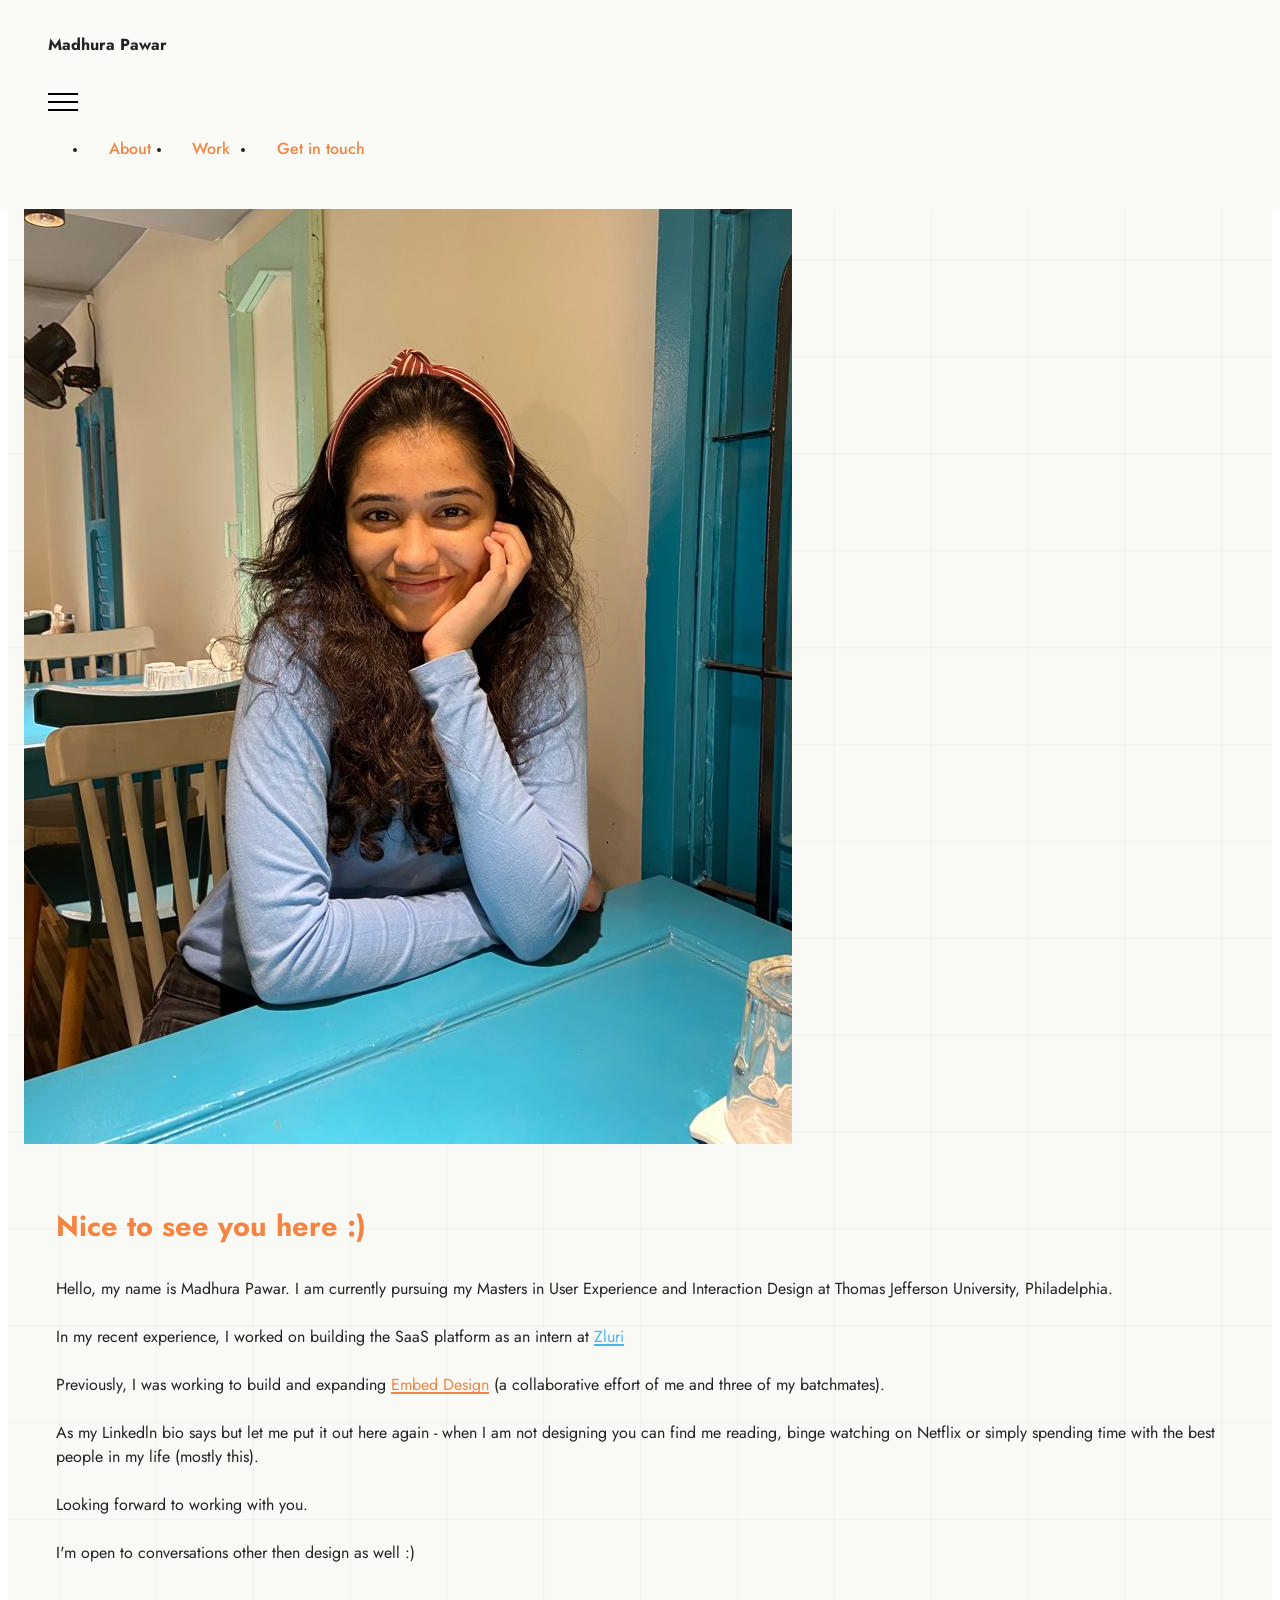
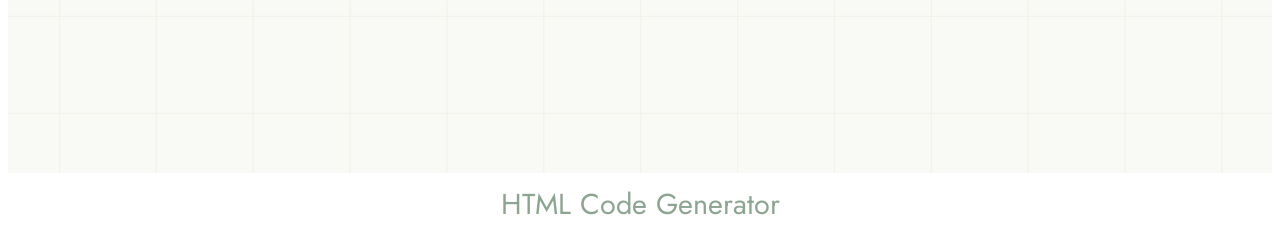
==== commit 5d4ac619: "create github pages" ====
--- a/about.html
+++ b/about.html
@@ -38,7 +38,7 @@
         <div class="container-fluid">
             <div class="navbar-brand">
                 
-                <span class="navbar-caption-wrap"><a class="navbar-caption text-black text-primary display-4" href="Extra.html">Madhura Pawar</a></span>
+                <span class="navbar-caption-wrap"><a class="navbar-caption text-black text-primary display-4" href="index.html">Madhura Pawar</a></span>
             </div>
             <button class="navbar-toggler" type="button" data-toggle="collapse" data-bs-toggle="collapse" data-target="#navbarSupportedContent" data-bs-target="#navbarSupportedContent" aria-controls="navbarNavAltMarkup" aria-expanded="false" aria-label="Toggle navigation">
                 <div class="hamburger">
@@ -84,7 +84,7 @@
             </div>
         </div>
     </div>
-</section><section class="display-7" style="padding: 0;align-items: center;justify-content: center;flex-wrap: wrap;    align-content: center;display: flex;position: relative;height: 4rem;"><a href="https://mobiri.se/1377536" style="flex: 1 1;height: 4rem;position: absolute;width: 100%;z-index: 1;"><img alt="" style="height: 4rem;" src="[data-uri]"></a><p style="margin: 0;text-align: center;" class="display-7">&#8204;</p><a style="z-index:1" href="https://mobirise.com"> Website Software</a></section><script src="assets/bootstrap/js/bootstrap.bundle.min.js"></script>  <script src="assets/smoothscroll/smooth-scroll.js"></script>  <script src="assets/ytplayer/index.js"></script>  <script src="assets/dropdown/js/navbar-dropdown.js"></script>  <script src="assets/theme/js/script.js"></script>  
+</section><section class="display-7" style="padding: 0;align-items: center;justify-content: center;flex-wrap: wrap;    align-content: center;display: flex;position: relative;height: 4rem;"><a href="https://mobiri.se/1377536" style="flex: 1 1;height: 4rem;position: absolute;width: 100%;z-index: 1;"><img alt="" style="height: 4rem;" src="[data-uri]"></a><p style="margin: 0;text-align: center;" class="display-7">&#8204;</p><a style="z-index:1" href="https://mobirise.com/builder/html-code-generator.html">HTML Code Generator</a></section><script src="assets/bootstrap/js/bootstrap.bundle.min.js"></script>  <script src="assets/smoothscroll/smooth-scroll.js"></script>  <script src="assets/ytplayer/index.js"></script>  <script src="assets/dropdown/js/navbar-dropdown.js"></script>  <script src="assets/theme/js/script.js"></script>  
   
   
 </body>
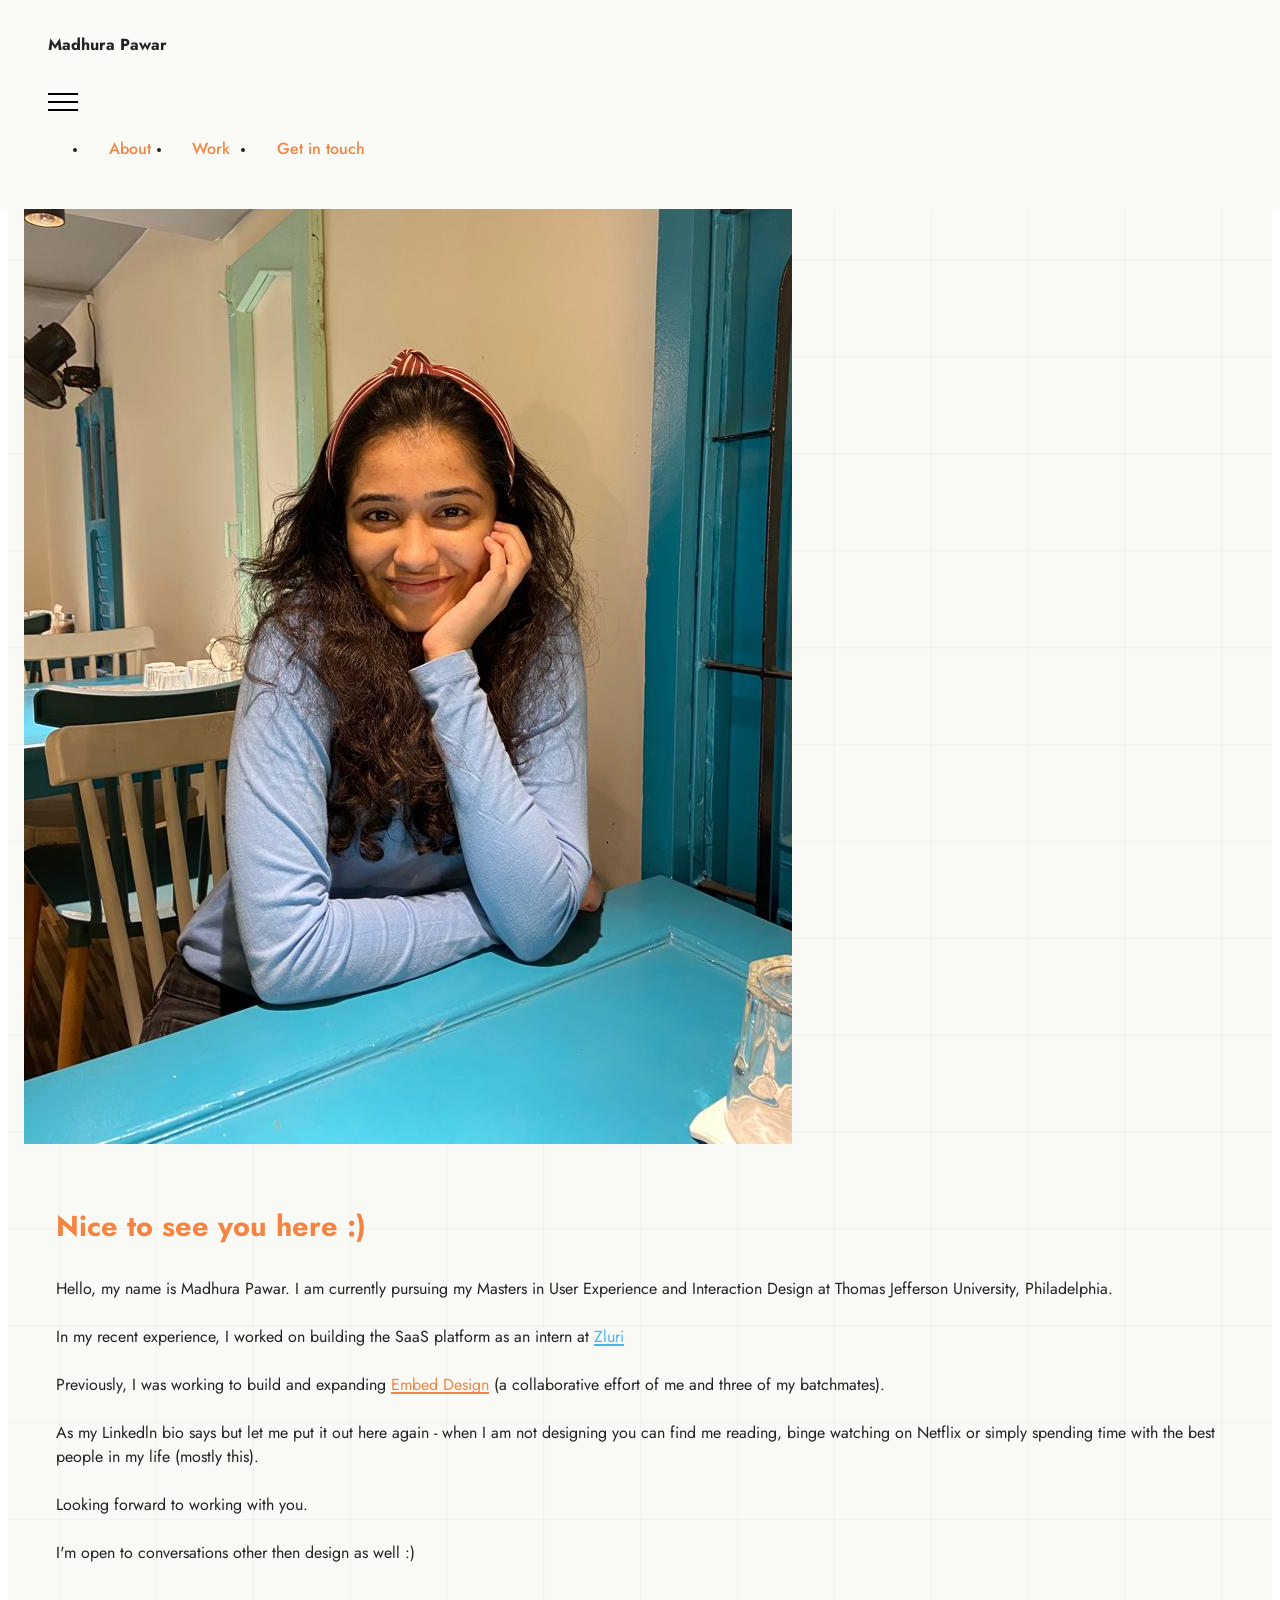
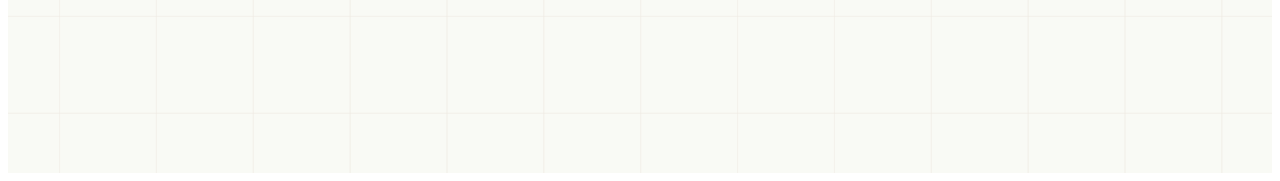
==== commit 8a848265: "Update about.html" ====
--- a/about.html
+++ b/about.html
@@ -84,8 +84,8 @@
             </div>
         </div>
     </div>
-</section><section class="display-7" style="padding: 0;align-items: center;justify-content: center;flex-wrap: wrap;    align-content: center;display: flex;position: relative;height: 4rem;"><a href="https://mobiri.se/1377536" style="flex: 1 1;height: 4rem;position: absolute;width: 100%;z-index: 1;"><img alt="" style="height: 4rem;" src="[data-uri]"></a><p style="margin: 0;text-align: center;" class="display-7">&#8204;</p><a style="z-index:1" href="https://mobirise.com/builder/html-code-generator.html">HTML Code Generator</a></section><script src="assets/bootstrap/js/bootstrap.bundle.min.js"></script>  <script src="assets/smoothscroll/smooth-scroll.js"></script>  <script src="assets/ytplayer/index.js"></script>  <script src="assets/dropdown/js/navbar-dropdown.js"></script>  <script src="assets/theme/js/script.js"></script>  
+</section><script src="assets/bootstrap/js/bootstrap.bundle.min.js"></script>  <script src="assets/smoothscroll/smooth-scroll.js"></script>  <script src="assets/ytplayer/index.js"></script>  <script src="assets/dropdown/js/navbar-dropdown.js"></script>  <script src="assets/theme/js/script.js"></script>  
   
   
 </body>
-</html>+</html>
